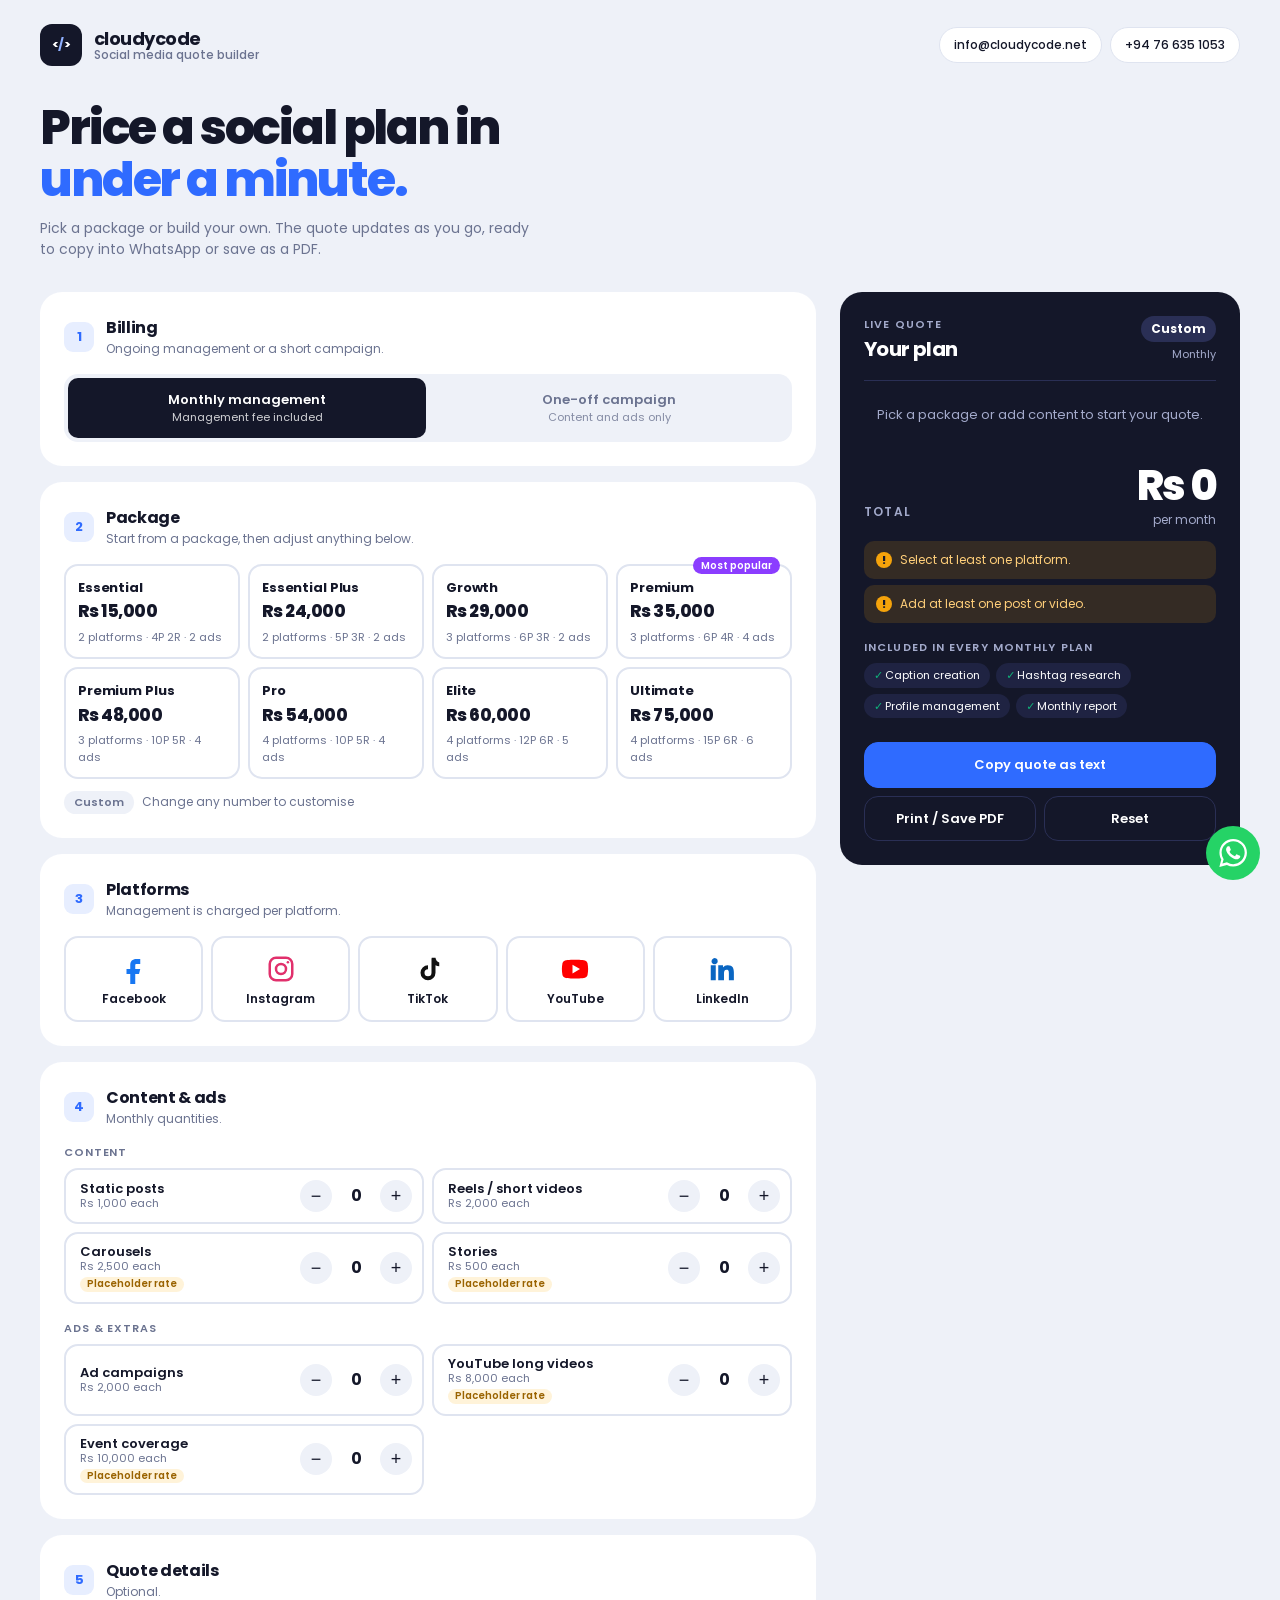
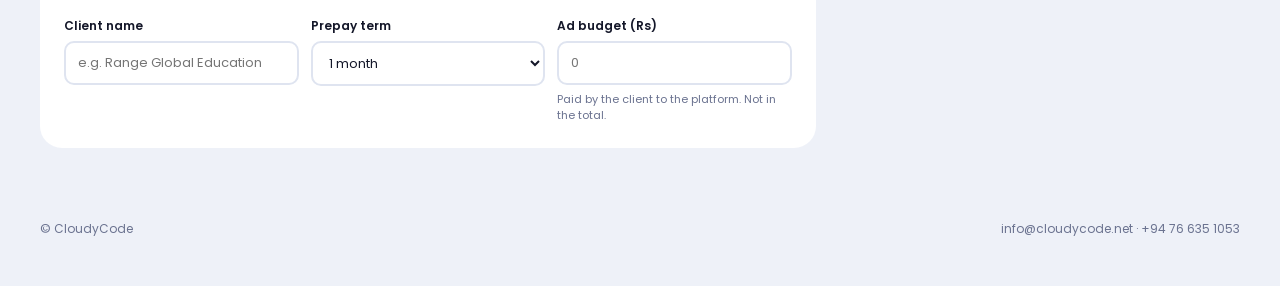
==== index.html @ 718c5667 "feat: add Quote Studio social media pricing calculator" ====
<!doctype html>
<html lang="en">
<head>
  <meta charset="utf-8">
  <meta name="viewport" content="width=device-width, initial-scale=1">
  <title>CloudyCode Social Media Pricing Calculator</title>
  <link rel="preconnect" href="https://fonts.googleapis.com">
  <link rel="preconnect" href="https://fonts.gstatic.com" crossorigin>
  <link href="https://fonts.googleapis.com/css2?family=Poppins:wght@400;500;600;700;800&display=swap" rel="stylesheet">
  <style>
    :root {
      --ink:#141729; --ink-2:#1F2342; --ink-3:#2A2F55; --canvas:#EEF1F8; --surface:#FFFFFF; --line:#DFE4F0;
      --text:#141729; --muted:#6B7390; --on-dark:#FFFFFF; --on-dark-muted:#A3AACB;
      --blue:#2F6BFF; --blue-strong:#1F55E0; --blue-soft:#E7EEFF; --purple:#8B3DFF; --purple-soft:#F1E8FF;
      --mint:#0FB37A; --mint-soft:#DDF7EC; --amber:#F5A30B; --amber-soft:#FFF3D9;
      --r-sm:10px; --r-md:14px; --r-lg:22px;
      --s1:4px; --s2:8px; --s3:12px; --s4:16px; --s5:24px; --s6:32px; --s7:48px;
    }
    * { box-sizing:border-box; }
    html { scroll-behavior:smooth; }
    body { margin:0; color:var(--text); background:var(--canvas); font-family:Poppins, system-ui, sans-serif; font-size:14px; line-height:1.5; -webkit-font-smoothing:antialiased; }
    .num { font-variant-numeric:tabular-nums; }
    .shell { width:min(1200px, calc(100% - 32px)); margin:0 auto; }

    /* Top bar */
    .topbar { display:flex; align-items:center; justify-content:space-between; gap:var(--s4); padding:var(--s5) 0; }
    .brand { display:flex; align-items:center; gap:var(--s3); text-decoration:none; color:var(--ink); }
    .brand-mark { width:42px; height:42px; border-radius:12px; display:flex; align-items:center; justify-content:center; background:var(--ink); color:#fff; font-weight:700; font-size:13px; letter-spacing:-.06em; white-space:nowrap; }
    .brand-mark b { color:#8FB0FF; font-weight:700; }
    .brand-name { font-weight:700; font-size:18px; letter-spacing:-.03em; line-height:1.1; }
    .brand-name small { display:block; font-weight:500; font-size:12px; color:var(--muted); letter-spacing:0; }
    .contact { display:flex; gap:var(--s2); flex-wrap:wrap; }
    .contact a { display:inline-flex; align-items:center; gap:6px; padding:8px 14px; border-radius:999px; background:var(--surface); color:var(--ink); text-decoration:none; font-size:12px; font-weight:500; border:1px solid var(--line); transition:border-color .15s, color .15s; }
    .contact a:hover { border-color:var(--blue); color:var(--blue); }

    .intro { padding:var(--s3) 0 var(--s6); }
    .intro h1 { margin:0; font-size:clamp(28px,4.4vw,48px); line-height:1.08; letter-spacing:-.045em; font-weight:800; max-width:16ch; }
    .intro h1 span { color:var(--blue); }
    .intro p { margin:var(--s3) 0 0; color:var(--muted); max-width:56ch; }

    .layout { display:grid; grid-template-columns:minmax(0,1fr) 400px; gap:var(--s5); align-items:start; padding-bottom:var(--s7); }

    /* Step cards */
    .steps { display:grid; gap:var(--s4); }
    .step { background:var(--surface); border-radius:var(--r-lg); padding:var(--s5); }
    .step-head { display:flex; align-items:center; gap:var(--s3); margin-bottom:var(--s4); }
    .step-no { width:30px; height:30px; flex:none; border-radius:9px; display:grid; place-items:center; background:var(--blue-soft); color:var(--blue); font-weight:700; font-size:13px; }
    .step-head h2 { margin:0; font-size:16px; font-weight:700; letter-spacing:-.02em; }
    .step-head p { margin:0; color:var(--muted); font-size:12px; }
    .step-head .grow { flex:1; }

    /* Mode segmented control */
    .mode { display:grid; grid-template-columns:1fr 1fr; gap:var(--s1); padding:var(--s1); background:var(--canvas); border-radius:var(--r-md); }
    .mode button { border:0; border-radius:var(--r-sm); padding:12px; font:inherit; font-weight:600; font-size:13px; color:var(--muted); background:transparent; cursor:pointer; transition:background .15s, color .15s; }
    .mode button small { display:block; font-weight:400; font-size:11px; opacity:.8; }
    .mode button:hover { color:var(--ink); }
    .mode button.active { background:var(--ink); color:#fff; }

    /* Package cards */
    .presets { display:grid; grid-template-columns:repeat(4,minmax(0,1fr)); gap:var(--s2); }
    .preset { position:relative; text-align:left; border:2px solid var(--line); border-radius:var(--r-md); background:var(--surface); padding:var(--s3); font:inherit; color:var(--ink); cursor:pointer; transition:border-color .15s, background .15s, color .15s, transform .15s; }
    .preset:hover { border-color:var(--blue); transform:translateY(-2px); }
    .preset:active { transform:translateY(0); }
    .preset .p-name { display:block; font-weight:700; font-size:13px; letter-spacing:-.01em; }
    .preset .p-price { display:block; font-weight:800; font-size:17px; letter-spacing:-.03em; margin-top:2px; }
    .preset .p-meta { display:block; font-size:11px; color:var(--muted); margin-top:4px; }
    .preset .p-tag { position:absolute; top:-9px; right:10px; padding:1px 8px; border-radius:999px; background:var(--purple); color:#fff; font-size:10px; font-weight:600; }
    .preset .p-check { position:absolute; top:10px; right:10px; width:20px; height:20px; border-radius:50%; display:grid; place-items:center; background:#fff; color:var(--blue); opacity:0; transform:scale(.6); transition:opacity .15s, transform .15s; }
    .preset .p-check svg { width:12px; }
    .preset.active { background:var(--blue); border-color:var(--blue); color:#fff; }
    .preset.active .p-meta { color:#D6E1FF; }
    .preset.active .p-check { opacity:1; transform:scale(1); }
    .plan-status { margin-top:var(--s3); display:flex; align-items:center; gap:var(--s2); font-size:12px; color:var(--muted); }
    .chip { display:inline-flex; align-items:center; gap:6px; padding:3px 10px; border-radius:999px; font-size:11px; font-weight:600; }
    .chip.match { background:var(--mint-soft); color:#0A7A53; }
    .chip.custom { background:var(--canvas); color:var(--muted); }

    /* Platforms */
    .platforms { display:grid; grid-template-columns:repeat(5,minmax(0,1fr)); gap:var(--s2); }
    .check { --brand:var(--blue); position:relative; display:grid; justify-items:center; gap:6px; padding:var(--s4) var(--s2) var(--s3); border:2px solid var(--line); border-radius:var(--r-md); background:var(--surface); color:var(--ink); font-size:12px; font-weight:600; cursor:pointer; transition:border-color .15s, background .15s, color .15s; }
    .check[data-platform=facebook] { --brand:#1877F2; } .check[data-platform=instagram] { --brand:#E1306C; } .check[data-platform=tiktok] { --brand:#111111; } .check[data-platform=youtube] { --brand:#FF0000; } .check[data-platform=linkedin] { --brand:#0A66C2; }
    .check input { position:absolute; opacity:0; pointer-events:none; }
    .check .icon { width:30px; height:30px; display:block; color:var(--brand); transition:color .15s; }
    .check .icon svg { width:100%; height:100%; }
    .check:hover { border-color:var(--brand); }
    .check:has(input:checked) { background:var(--brand); border-color:var(--brand); color:#fff; }
    .check:has(input:checked) .icon { color:#fff; }
    .check .tick { position:absolute; top:6px; right:6px; width:18px; height:18px; border-radius:50%; background:#fff; color:var(--brand); display:grid; place-items:center; opacity:0; transform:scale(.6); transition:opacity .15s, transform .15s; }
    .check .tick svg { width:11px; }
    .check:has(input:checked) .tick { opacity:1; transform:scale(1); }
    .check:has(input:focus-visible) { outline:3px solid #A9C0FF; outline-offset:2px; }

    /* Steppers */
    .group-label { margin:var(--s4) 0 var(--s2); font-size:11px; font-weight:600; letter-spacing:.08em; text-transform:uppercase; color:var(--muted); }
    .group-label:first-child { margin-top:0; }
    .step-grid { display:grid; grid-template-columns:repeat(2,minmax(0,1fr)); gap:var(--s2); }
    .step-row { display:flex; align-items:center; justify-content:space-between; gap:var(--s2); padding:10px 10px 10px 14px; border:2px solid var(--line); border-radius:var(--r-md); background:var(--surface); transition:border-color .15s, background .15s; }
    .step-row label { font-size:13px; font-weight:600; line-height:1.25; }
    .step-row label small { display:block; font-weight:400; font-size:11px; color:var(--muted); }
    .step-row.on { border-color:var(--blue); background:var(--blue-soft); }
    .badge { display:inline-block; margin-top:3px; padding:1px 7px; border-radius:999px; background:var(--amber-soft); color:#9A6300; font-size:10px; font-weight:600; }
    .stepper { display:flex; align-items:center; gap:4px; flex:none; }
    .stepper button { width:32px; height:32px; border-radius:50%; border:0; background:var(--canvas); color:var(--ink); font-size:18px; font-weight:500; line-height:1; cursor:pointer; transition:background .15s, color .15s, transform .1s; }
    .stepper button:hover { background:var(--blue); color:#fff; }
    .stepper button:active { transform:scale(.9); }
    .step-row.on .stepper button { background:#fff; }
    .step-row.on .stepper button:hover { background:var(--blue); color:#fff; }
    .stepper input { width:40px; border:0; background:transparent; text-align:center; font:inherit; font-size:16px; font-weight:700; color:var(--ink); padding:4px 0; -moz-appearance:textfield; }
    .stepper input::-webkit-outer-spin-button, .stepper input::-webkit-inner-spin-button { -webkit-appearance:none; margin:0; }
    .step-row.on .stepper input { color:var(--blue); }

    /* Fields */
    .fields { display:grid; grid-template-columns:repeat(3,minmax(0,1fr)); gap:var(--s3); }
    .field { display:grid; gap:6px; align-content:start; }
    .field label { font-size:12px; font-weight:600; }
    .field small { color:var(--muted); font-size:11px; }
    .field input, .field select { width:100%; border:2px solid var(--line); border-radius:var(--r-sm); padding:10px 12px; font:inherit; font-size:13px; color:var(--ink); background:var(--surface); transition:border-color .15s; }
    .field input:hover, .field select:hover { border-color:#C5CDE2; }
    .field input:focus, .field select:focus { border-color:var(--blue); outline:none; }

    /* Quote panel */
    .quote-card { position:sticky; top:16px; background:var(--ink); color:var(--on-dark); border-radius:var(--r-lg); padding:var(--s5); }
    .quote-head { display:flex; justify-content:space-between; align-items:flex-start; gap:var(--s3); }
    .quote-kicker { font-size:11px; font-weight:600; letter-spacing:.1em; text-transform:uppercase; color:var(--on-dark-muted); }
    .quote-head h2 { margin:2px 0 0; font-size:20px; letter-spacing:-.03em; }
    .client { font-size:12px; color:var(--on-dark-muted); }
    .plan-pill { text-align:right; font-size:11px; color:var(--on-dark-muted); white-space:pre-line; }
    .plan-pill strong { display:inline-block; margin-bottom:4px; padding:4px 10px; border-radius:999px; background:var(--ink-3); color:#fff; font-size:12px; }
    .plan-pill strong.match { background:var(--mint); }
    .quote-lines { margin-top:var(--s4); border-top:1px solid var(--ink-3); }
    .line { display:flex; justify-content:space-between; align-items:baseline; gap:var(--s3); padding:10px 0; border-bottom:1px solid var(--ink-3); font-size:13px; }
    .line .sub { display:block; color:var(--on-dark-muted); font-size:11px; }
    .line > span:last-child { font-weight:600; white-space:nowrap; font-variant-numeric:tabular-nums; }
    .line.rounding { color:var(--on-dark-muted); font-size:12px; }
    .empty { padding:var(--s5) 0; color:var(--on-dark-muted); font-size:13px; text-align:center; }
    .total { display:flex; justify-content:space-between; align-items:flex-end; gap:var(--s3); padding-top:var(--s4); }
    .total > span { font-size:12px; font-weight:600; letter-spacing:.1em; text-transform:uppercase; color:var(--on-dark-muted); padding-bottom:8px; }
    .total strong { display:block; font-size:clamp(32px,4vw,42px); font-weight:800; letter-spacing:-.05em; line-height:1; font-variant-numeric:tabular-nums; text-align:right; }
    .total small { display:block; text-align:right; color:var(--on-dark-muted); font-size:12px; margin-top:4px; }
    .total strong.bump { animation:bump .35s ease; }
    @keyframes bump { 40% { color:#8FB0FF; transform:scale(1.03); } }
    .prepay, .budget { margin-top:var(--s3); padding:var(--s3) 14px; border-radius:var(--r-md); background:var(--ink-2); font-size:12px; color:var(--on-dark-muted); }
    .prepay strong, .budget strong { display:block; color:#fff; font-size:13px; }
    .prepay { border-left:3px solid var(--mint); }
    .budget { border:1px dashed #4A5080; }
    .warnings { display:grid; gap:6px; margin-top:var(--s3); }
    .warning { display:flex; gap:8px; align-items:flex-start; padding:10px 12px; border-radius:var(--r-sm); background:rgba(245,163,11,.14); color:#FFCF7A; font-size:12px; }
    .warning::before { content:"!"; flex:none; width:16px; height:16px; border-radius:50%; background:var(--amber); color:var(--ink); font-size:11px; font-weight:800; display:grid; place-items:center; margin-top:1px; }
    .upsell { margin-top:var(--s3); padding:var(--s4); border-radius:var(--r-md); background:linear-gradient(120deg,var(--blue),var(--purple)); font-size:13px; }
    .upsell small { display:block; font-size:11px; letter-spacing:.08em; text-transform:uppercase; opacity:.8; margin-bottom:2px; }
    .upsell button { margin-top:var(--s3); border:0; border-radius:999px; padding:8px 14px; background:#fff; color:var(--ink); font:inherit; font-size:12px; font-weight:600; cursor:pointer; transition:transform .15s; }
    .upsell button:hover { transform:translateX(2px); }
    .included { margin-top:var(--s4); }
    .included h3 { margin:0 0 var(--s2); font-size:11px; font-weight:600; letter-spacing:.1em; text-transform:uppercase; color:var(--on-dark-muted); }
    .included ul { list-style:none; margin:0; padding:0; display:flex; flex-wrap:wrap; gap:6px; }
    .included li { padding:4px 10px; border-radius:999px; background:var(--ink-2); font-size:11px; }
    .included li::before { content:"✓ "; color:var(--mint); font-weight:700; }
    .actions { display:grid; grid-template-columns:1fr 1fr; gap:var(--s2); margin-top:var(--s5); }
    .actions button { border:1px solid var(--ink-3); border-radius:var(--r-md); padding:12px; background:transparent; color:#fff; font:inherit; font-size:13px; font-weight:600; cursor:pointer; transition:background .15s, border-color .15s; }
    .actions button:hover { background:var(--ink-2); border-color:#4A5080; }
    .actions .primary { grid-column:1 / -1; background:var(--blue); border-color:var(--blue); }
    .actions .primary:hover { background:var(--blue-strong); border-color:var(--blue-strong); }
    .actions .primary.done { background:var(--mint); border-color:var(--mint); }

    footer { padding:var(--s5) 0 var(--s7); color:var(--muted); font-size:12px; display:flex; justify-content:space-between; gap:var(--s3); flex-wrap:wrap; }

    .mobile-bar { display:none; }
    .sr-only { position:absolute; width:1px; height:1px; overflow:hidden; clip:rect(0 0 0 0); white-space:nowrap; }
    .test-panel { position:fixed; left:14px; bottom:14px; width:280px; max-height:60vh; overflow:auto; z-index:30; padding:13px; border-radius:var(--r-md); background:#fff; border:1px solid var(--line); font-size:11px; }
    .test-panel strong { display:block; margin-bottom:6px; }
    .test-pass { color:#0A7A53; } .test-fail { color:#C0262D; }
    .whatsapp { position:fixed; right:20px; bottom:20px; z-index:20; display:grid; place-items:center; width:54px; height:54px; border-radius:50%; background:#25D366; transition:transform .15s; }
    .whatsapp:hover { transform:scale(1.06); }
    .whatsapp svg { width:28px; fill:#fff; }
    .print-view { display:none; }

    button:focus-visible, a:focus-visible, input:focus-visible, select:focus-visible { outline:3px solid #A9C0FF; outline-offset:2px; }
    .quote-card button:focus-visible { outline-color:#8FB0FF; }

    @media (max-width:1000px) {
      .layout { grid-template-columns:1fr; }
      .quote-card { position:static; }
      .presets { grid-template-columns:repeat(4,minmax(0,1fr)); }
    }
    @media (max-width:760px) {
      .presets { grid-template-columns:repeat(2,minmax(0,1fr)); }
      .platforms { grid-template-columns:repeat(3,minmax(0,1fr)); }
      .fields { grid-template-columns:1fr; }
      .contact a.mail { display:none; }
    }
    @media (max-width:640px) {
      .shell { width:calc(100% - 32px); }
      .step, .quote-card { padding:var(--s4); border-radius:18px; }
      .step-grid { grid-template-columns:1fr; }
      .mobile-bar { display:flex; position:fixed; left:12px; right:80px; bottom:14px; z-index:20; align-items:center; justify-content:space-between; gap:var(--s2); padding:10px 16px; border-radius:999px; background:var(--ink); color:#fff; text-decoration:none; font-size:12px; }
      .mobile-bar strong { font-size:16px; font-variant-numeric:tabular-nums; }
      .whatsapp { right:14px; bottom:14px; }
      footer { padding-bottom:96px; }
    }
    @media (prefers-reduced-motion:reduce) { *, *::before, *::after { transition:none !important; animation:none !important; } html { scroll-behavior:auto; } }
    @media print { body { background:#fff; } .topbar .contact, .intro, .layout, .whatsapp, footer, .test-panel, .mobile-bar { display:none !important; } .shell { width:100%; } .print-view { display:block !important; padding:0 24px; } .print-view h2 { font-size:24px; margin:0 0 4px; } .print-meta { color:var(--muted); font-size:11px; margin-bottom:22px; } .print-line { display:flex; justify-content:space-between; padding:6px 0; border-bottom:1px solid var(--line); font-size:12px; } .print-total { display:flex; justify-content:space-between; padding-top:14px; font-size:17px; font-weight:700; } .print-included { margin-top:24px; font-size:11px; color:var(--muted); } }
  </style>
</head>
<body>
  <header class="shell topbar">
    <a class="brand" href="#" aria-label="CloudyCode home"><span class="brand-mark" aria-hidden="true">&lt;<b>/</b>&gt;</span><span class="brand-name">cloudycode<small>Social media quote builder</small></span></a>
    <nav class="contact" aria-label="Contact"><a class="mail" href="mailto:info@cloudycode.net">info@cloudycode.net</a><a href="tel:+94766351053">+94 76 635 1053</a></nav>
  </header>
  <section class="shell intro">
    <h1>Price a social plan in <span>under a minute.</span></h1>
    <p>Pick a package or build your own. The quote updates as you go, ready to copy into WhatsApp or save as a PDF.</p>
  </section>
  <main class="shell layout">
    <div class="steps" aria-label="Quote inputs">
      <section class="step">
        <div class="step-head"><span class="step-no">1</span><div class="grow"><h2>Billing</h2><p>Ongoing management or a short campaign.</p></div></div>
        <div class="mode" role="group" aria-label="Billing mode">
          <button type="button" data-mode="monthly" class="active" aria-pressed="true">Monthly management<small>Management fee included</small></button>
          <button type="button" data-mode="oneoff" aria-pressed="false">One-off campaign<small>Content and ads only</small></button>
        </div>
      </section>
      <section class="step">
        <div class="step-head"><span class="step-no">2</span><div class="grow"><h2>Package</h2><p>Start from a package, then adjust anything below.</p></div></div>
        <div class="presets" id="presets"></div>
        <div class="plan-status" id="basedLabel" aria-live="polite"></div>
      </section>
      <section class="step">
        <div class="step-head"><span class="step-no">3</span><div class="grow"><h2>Platforms</h2><p>Management is charged per platform.</p></div></div>
        <div class="platforms" id="platforms"></div>
      </section>
      <section class="step">
        <div class="step-head"><span class="step-no">4</span><div class="grow"><h2>Content &amp; ads</h2><p>Monthly quantities.</p></div></div>
        <div class="group-label">Content</div>
        <div class="step-grid" id="contentFields"></div>
        <div class="group-label">Ads &amp; extras</div>
        <div class="step-grid" id="extraFields"></div>
      </section>
      <section class="step">
        <div class="step-head"><span class="step-no">5</span><div class="grow"><h2>Quote details</h2><p>Optional.</p></div></div>
        <div class="fields">
          <div class="field"><label for="clientName">Client name</label><input id="clientName" type="text" maxlength="100" autocomplete="organization" placeholder="e.g. Range Global Education"></div>
          <div class="field" id="prepayField"><label for="prepayMonths">Prepay term</label><select id="prepayMonths"><option value="1">1 month</option><option value="3">3 months · 5% off</option><option value="6">6 months · 10% off</option></select></div>
          <div class="field"><label for="adBudget">Ad budget (Rs)</label><input id="adBudget" type="number" min="0" max="10000000" step="100" inputmode="numeric" placeholder="0"><small>Paid by the client to the platform. Not in the total.</small></div>
        </div>
      </section>
    </div>
    <aside class="quote-card" id="quote" aria-label="Live quote">
      <div class="quote-head"><div><div class="quote-kicker">Live quote</div><h2>Your plan</h2><div class="client" id="clientOutput"></div></div><div class="plan-pill" id="quoteBased"></div></div>
      <div class="quote-lines" id="quoteLines"></div>
      <div class="total"><span>Total</span><div><strong id="quoteTotal">Rs 0</strong><span class="sr-only" id="totalLive" aria-live="polite"></span><small id="monthSuffix">per month</small></div></div>
      <div id="prepayOutput"></div><div id="budgetOutput"></div><div class="warnings" id="warnings"></div><div id="upsellOutput"></div>
      <div class="included" id="included"><h3>Included in every monthly plan</h3><ul><li>Caption creation</li><li>Hashtag research</li><li>Profile management</li><li>Monthly report</li></ul></div>
      <div class="actions"><button type="button" id="copyButton" class="primary">Copy quote as text</button><button type="button" id="printButton">Print / Save PDF</button><button type="button" id="resetButton">Reset</button></div>
    </aside>
  </main>
  <section id="printView" class="shell print-view" aria-label="Printable quote"></section>
  <footer class="shell"><span>© CloudyCode</span><span>info@cloudycode.net · +94 76 635 1053</span></footer>
  <a class="mobile-bar" href="#quote"><span>View quote</span><strong id="mobileTotal">Rs 0</strong></a>
  <a class="whatsapp" href="https://wa.me/94766351053" aria-label="Contact CloudyCode on WhatsApp"><svg viewBox="0 0 24 24" aria-hidden="true"><path d="M20.5 3.5A11.75 11.75 0 0 0 12.16 0C5.67 0 .39 5.28.39 11.77c0 2.07.54 4.1 1.57 5.9L.3 24l6.48-1.7a11.75 11.75 0 0 0 5.38 1.3h.01c6.49 0 11.77-5.28 11.77-11.77 0-3.15-1.22-6.11-3.44-8.33Zm-8.34 18.1h-.01a9.8 9.8 0 0 1-4.99-1.37l-.36-.21-3.85 1.01 1.03-3.75-.23-.39a9.8 9.8 0 0 1-1.5-5.22C2.25 6.27 6.69 1.83 12.16 1.83a9.84 9.84 0 0 1 9.84 9.84c0 5.47-4.45 9.93-9.84 9.93Zm5.4-7.42c-.3-.15-1.77-.87-2.04-.96-.27-.1-.47-.15-.67.15-.2.3-.77.96-.94 1.16-.17.2-.35.22-.65.07-.3-.15-1.26-.46-2.4-1.47-.89-.79-1.49-1.77-1.66-2.07-.17-.3-.02-.46.13-.61.13-.13.3-.35.45-.52.15-.17.2-.3.3-.5.1-.2.05-.37-.02-.52-.07-.15-.67-1.62-.92-2.22-.24-.58-.49-.5-.67-.51h-.57c-.2 0-.52.07-.79.37-.27.3-1.04 1.02-1.04 2.49s1.07 2.89 1.22 3.09c.15.2 2.1 3.21 5.1 4.5.71.31 1.27.49 1.7.63.71.23 1.36.2 1.87.12.57-.09 1.77-.72 2.02-1.42.25-.7.25-1.3.17-1.42-.07-.12-.27-.2-.57-.35Z"/></svg></a>
  <div id="testPanel" class="test-panel" hidden></div>
  <script>
    const CONFIG = {
      currency: "Rs",
      content: {
        staticPost:      { label: "Static post",               price: 1000 },
        reel:            { label: "Reel / short video",         price: 2000 },
        adCampaign:      { label: "Ad campaign setup & management", price: 2000 },
      },
      extras: {
        story:           { label: "Story design",               price: 500,  placeholder: true },
        carousel:        { label: "Carousel post (up to 5 slides)", price: 2500, placeholder: true },
        youtubeLong:     { label: "YouTube long video (2–5 min edit)", price: 8000, placeholder: true },
        eventCoverage:   { label: "Event photo/video coverage (half day)", price: 10000, placeholder: true },
      },
      platforms: {
        facebook:  { label: "Facebook" },
        instagram: { label: "Instagram" },
        tiktok:    { label: "TikTok",   requiresVideo: true },
        youtube:   { label: "YouTube",  requiresVideo: true },
        linkedin:  { label: "LinkedIn" },
      },
      managementTiers: [
        { maxPieces: 6,        feePerPlatform: 1500 },
        { maxPieces: 12,       feePerPlatform: 4250 },
        { maxPieces: 18,       feePerPlatform: 6500 },
        { maxPieces: Infinity, feePerPlatform: 9000 },
      ],
      roundTo: 1000,
      prepayDiscounts: [
        { months: 1, pct: 0 },
        { months: 3, pct: 5 },
        { months: 6, pct: 10 },
      ],
      upsellThresholdPct: 10,
    };

    const PRESETS = [
      { name:"Essential", platforms:["facebook","instagram"], posts:4, reels:2, ads:2 },
      { name:"Essential Plus", platforms:["facebook","instagram"], posts:5, reels:3, ads:2 },
      { name:"Growth", platforms:["facebook","instagram","tiktok"], posts:6, reels:3, ads:2 },
      { name:"Premium", platforms:["facebook","instagram","tiktok"], posts:6, reels:4, ads:4 },
      { name:"Premium Plus", platforms:["facebook","instagram","tiktok"], posts:10, reels:5, ads:4 },
      { name:"Pro", platforms:["facebook","instagram","tiktok","youtube"], posts:10, reels:5, ads:4 },
      { name:"Elite", platforms:["facebook","instagram","tiktok","youtube"], posts:12, reels:6, ads:5 },
      { name:"Ultimate", platforms:["facebook","instagram","tiktok","youtube"], posts:15, reels:6, ads:6 },
    ];
    const ICONS = {
      facebook:'<svg viewBox="0 0 24 24" aria-hidden="true"><path fill="currentColor" d="M14 8h3V4h-3c-3.3 0-5 1.7-5 5v3H6v4h3v8h4v-8h3l1-4h-4V9c0-.7.3-1 1-1Z"/></svg>',
      instagram:'<svg viewBox="0 0 24 24" aria-hidden="true"><rect x="3" y="3" width="18" height="18" rx="5" fill="none" stroke="currentColor" stroke-width="2"/><circle cx="12" cy="12" r="4" fill="none" stroke="currentColor" stroke-width="2"/><circle cx="17.5" cy="6.5" r="1" fill="currentColor"/></svg>',
      tiktok:'<svg viewBox="0 0 24 24" aria-hidden="true"><path fill="currentColor" d="M15 3h3c.2 1.8 1.3 3.2 3 3.7v3.1a8 8 0 0 1-3-.8V15a6 6 0 1 1-6-6v3.2a2.8 2.8 0 1 0 2.8 2.8V3.9L15 3Z"/></svg>',
      youtube:'<svg viewBox="0 0 24 24" aria-hidden="true"><path fill="currentColor" d="M22 7.1a2.9 2.9 0 0 0-2-2C18.2 4.5 12 4.5 12 4.5s-6.2 0-8 .6a2.9 2.9 0 0 0-2 2A30 30 0 0 0 1.5 12 30 30 0 0 0 2 16.9a2.9 2.9 0 0 0 2 2c1.8.6 8 .6 8 .6s6.2 0 8-.6a2.9 2.9 0 0 0 2-2 30 30 0 0 0 .5-4.9 30 30 0 0 0-.5-4.9ZM10 15.5v-7l6 3.5-6 3.5Z"/></svg>',
      linkedin:'<svg viewBox="0 0 24 24" aria-hidden="true"><path fill="currentColor" d="M5 3.5A2.5 2.5 0 1 1 5 8a2.5 2.5 0 0 1 0-4.5ZM3 9h4v12H3V9Zm6 0h3.8v1.6h.1A4.2 4.2 0 0 1 16.7 9c4 0 4.8 2.5 4.8 5.8V21h-4v-5.5c0-1.3 0-3-1.8-3s-2.1 1.4-2.1 2.9V21H9V9Z"/></svg>'
    };
    const LIMITS = { posts:[0,50], reels:[0,50], carousels:[0,50], stories:[0,50], ads:[0,10], youtubeLong:[0,50], eventCoverage:[0,50], adBudget:[0,10000000] };
    const LABELS = { posts:'Static posts', reels:'Reels / short videos', carousels:'Carousels', stories:'Stories', ads:'Ad campaigns', youtubeLong:'YouTube long videos', eventCoverage:'Event coverage' };
    const DEFAULT_STATE = () => ({ mode:'monthly', platforms:{facebook:false,instagram:false,tiktok:false,youtube:false,linkedin:false}, posts:0, reels:0, carousels:0, stories:0, ads:0, youtubeLong:0, eventCoverage:0, adBudget:0, prepayMonths:1, clientName:'', basedOn:null });
    const money = n => `${CONFIG.currency} ${Math.round(n).toLocaleString('en-US')}`;
    const clamp = (value, min, max) => { const n = Number(value); return Number.isFinite(n) ? Math.min(max, Math.max(min, n)) : 0; };
    const roundHalfUp = (value, unit) => Math.floor((value + Math.floor(unit / 2)) / unit) * unit;
    const normalizedState = input => { const state = {...DEFAULT_STATE(), ...input, platforms:{...DEFAULT_STATE().platforms,...(input.platforms || {})}}; Object.keys(LIMITS).forEach(key => { state[key] = clamp(state[key], LIMITS[key][0], LIMITS[key][1]); }); state.prepayMonths = [1,3,6].includes(Number(state.prepayMonths)) ? Number(state.prepayMonths) : 1; return state; };
    const line = (label, quantity, rate, amount) => ({label, quantity, rate, amount});

    function calculate(input) {
      const state = normalizedState(input);
      const selected = Object.keys(CONFIG.platforms).filter(key => state.platforms[key]);
      const contentCost = state.posts * CONFIG.content.staticPost.price + state.reels * CONFIG.content.reel.price + state.carousels * CONFIG.extras.carousel.price + state.stories * CONFIG.extras.story.price + state.youtubeLong * CONFIG.extras.youtubeLong.price;
      const adCost = state.ads * CONFIG.content.adCampaign.price;
      const extrasCost = state.eventCoverage * CONFIG.extras.eventCoverage.price;
      const pieces = state.posts + state.reels + state.carousels + state.youtubeLong;
      const tier = CONFIG.managementTiers.find(item => pieces <= item.maxPieces) || CONFIG.managementTiers.at(-1);
      const monthly = state.mode === 'monthly';
      const feePerPlatform = monthly && selected.length ? tier.feePerPlatform : 0;
      const mgmtFee = feePerPlatform * selected.length;
      const subtotal = contentCost + adCost + extrasCost + mgmtFee;
      const total = monthly && selected.length ? roundHalfUp(subtotal, CONFIG.roundTo) : (monthly ? 0 : subtotal);
      const rounding = monthly && selected.length ? total - subtotal : 0;
      const discount = CONFIG.prepayDiscounts.find(item => item.months === state.prepayMonths) || CONFIG.prepayDiscounts[0];
      const discounted = monthly ? Math.floor((total * (100 - discount.pct) + 5000) / 10000) * 100 : total;
      const lines = [];
      if (state.posts) lines.push(line('Static posts', state.posts, CONFIG.content.staticPost.price, state.posts * CONFIG.content.staticPost.price));
      if (state.reels) lines.push(line('Reels / short videos', state.reels, CONFIG.content.reel.price, state.reels * CONFIG.content.reel.price));
      if (state.carousels) lines.push(line('Carousel posts', state.carousels, CONFIG.extras.carousel.price, state.carousels * CONFIG.extras.carousel.price));
      if (state.stories) lines.push(line('Story designs', state.stories, CONFIG.extras.story.price, state.stories * CONFIG.extras.story.price));
      if (state.youtubeLong) lines.push(line('YouTube long videos', state.youtubeLong, CONFIG.extras.youtubeLong.price, state.youtubeLong * CONFIG.extras.youtubeLong.price));
      if (state.ads) lines.push(line('Ad campaign setup', state.ads, CONFIG.content.adCampaign.price, adCost));
      if (state.eventCoverage) lines.push(line('Event coverage', state.eventCoverage, CONFIG.extras.eventCoverage.price, extrasCost));
      if (monthly && selected.length) lines.push(line('Platform management', selected.length, feePerPlatform, mgmtFee));
      const warnings = [];
      if (monthly && !selected.length) warnings.push('Select at least one platform.');
      if (!pieces) warnings.push('Add at least one post or video.');
      if (selected.some(key => CONFIG.platforms[key].requiresVideo) && state.reels + state.youtubeLong === 0) warnings.push('TikTok/YouTube need video content. Add at least 1 reel.');
      if (state.ads > state.posts + state.reels + state.carousels + state.youtubeLong) warnings.push('More ad campaigns than content pieces. Each campaign needs a creative.');
      if (monthly && [6,12,18].includes(pieces)) { const next = {...state, posts:state.posts + 1}; const nextResult = calculate({...next, prepayMonths:1}); warnings.push(`Tier limit: one more piece moves management to the next tier (+${money(nextResult.total - total)}).`); }
      if ((state.stories && CONFIG.extras.story.placeholder) || (state.carousels && CONFIG.extras.carousel.placeholder) || (state.youtubeLong && CONFIG.extras.youtubeLong.placeholder) || (state.eventCoverage && CONFIG.extras.eventCoverage.placeholder)) warnings.push('Includes placeholder rates. Confirm before sending.');
      const result = {lines, subtotal, rounding, total, discounted, pieces, feePerPlatform, mgmtFee, warnings, upsell:null};
      if (monthly && selected.length && !state._skipUpsell) result.upsell = findUpsell(state, result);
      return result;
    }

    function findUpsell(state, result) {
      const candidates = PRESETS.map((preset, index) => {
        const customPlatforms = Object.keys(state.platforms).filter(key => state.platforms[key]);
        if (!customPlatforms.filter(key => key !== 'linkedin').every(key => preset.platforms.includes(key))) return null;
        if (preset.posts < state.posts || preset.reels < state.reels || preset.ads < state.ads) return null;
        if (presetMatches(preset, state)) return null;
        const presetState = {...state, _skipUpsell:true, platforms:Object.fromEntries(Object.keys(CONFIG.platforms).map(key => [key, preset.platforms.includes(key) || (key === 'linkedin' && state.platforms.linkedin)])), posts:preset.posts, reels:preset.reels, ads:preset.ads, basedOn:preset.name, prepayMonths:1};
        const presetResult = calculate(presetState);
        if (presetResult.pieces < result.pieces || presetResult.total > result.total * (100 + CONFIG.upsellThresholdPct) / 100) return null;
        return {index, preset, presetResult};
      }).filter(Boolean).sort((a,b) => a.presetResult.total - b.presetResult.total || a.index - b.index);
      if (!candidates.length) return null;
      const chosen = candidates[0];
      const delta = chosen.presetResult.total - result.total;
      const extras = [];
      if (chosen.preset.posts > state.posts) extras.push(`+${chosen.preset.posts - state.posts} post${chosen.preset.posts - state.posts > 1 ? 's':''}`);
      if (chosen.preset.reels > state.reels) extras.push(`+${chosen.preset.reels - state.reels} reel${chosen.preset.reels - state.reels > 1 ? 's':''}`);
      if (chosen.preset.ads > state.ads) extras.push(`+${chosen.preset.ads - state.ads} ad campaign${chosen.preset.ads - state.ads > 1 ? 's':''}`);
      return {name:chosen.preset.name, total:chosen.presetResult.total, delta, extras, presetIndex:chosen.index};
    }
    function selectedPlatformAllowed(key, platforms) { return !platforms[key] || key === 'linkedin'; }
    // Exact package match on core platforms (LinkedIn ignored) + posts, reels, ads.
    function presetMatches(preset, s) { const core = Object.keys(CONFIG.platforms).filter(key => key !== 'linkedin'); return core.every(key => !!(s.platforms || {})[key] === preset.platforms.includes(key)) && preset.posts === Number(s.posts || 0) && preset.reels === Number(s.reels || 0) && preset.ads === Number(s.ads || 0); }
    function matchPreset(s) { return PRESETS.findIndex(preset => presetMatches(preset, s)); }
    function planLabel(s) {
      const index = matchPreset(s);
      if (index >= 0) { const addOns = []; if (s.platforms.linkedin) addOns.push('LinkedIn'); if (s.carousels || s.stories || s.youtubeLong || s.eventCoverage) addOns.push('extras'); return `${PRESETS[index].name}${addOns.length ? ` + ${addOns.join(' + ')}` : ''}`; }
      return s.basedOn ? `Custom (based on ${s.basedOn})` : 'Custom';
    }

    let state = DEFAULT_STATE();
    let lastResult = calculate(state);
    const $ = id => document.getElementById(id);
    const el = (tag, text, className) => { const node = document.createElement(tag); if (text !== undefined) node.textContent = text; if (className) node.className = className; return node; };
    const TICK = '<svg viewBox="0 0 12 12" aria-hidden="true"><path d="M2.5 6.2 5 8.6l4.5-5" fill="none" stroke="currentColor" stroke-width="2" stroke-linecap="round" stroke-linejoin="round"/></svg>';
    const RATES = { posts:CONFIG.content.staticPost, reels:CONFIG.content.reel, ads:CONFIG.content.adCampaign, carousels:CONFIG.extras.carousel, stories:CONFIG.extras.story, youtubeLong:CONFIG.extras.youtubeLong, eventCoverage:CONFIG.extras.eventCoverage };
    let shownTotal = 0, totalFrame = null;
    function animateTotal(target) {
      const node = $('quoteTotal'); cancelAnimationFrame(totalFrame);
      if (target === shownTotal || matchMedia('(prefers-reduced-motion: reduce)').matches) { shownTotal = target; node.textContent = money(target); return; }
      const from = shownTotal, start = performance.now(), dur = 380;
      node.classList.remove('bump'); void node.offsetWidth; node.classList.add('bump');
      const tick = now => { const t = Math.min(1, (now - start) / dur); const eased = 1 - Math.pow(1 - t, 3); node.textContent = money(from + (target - from) * eased); if (t < 1) totalFrame = requestAnimationFrame(tick); else shownTotal = target; };
      shownTotal = target; totalFrame = requestAnimationFrame(tick);
    }
    function render(result) {
      lastResult = result;
      animateTotal(result.total);
      $('mobileTotal').textContent = money(result.total); $('totalLive').textContent = `Total ${money(result.total)}`;
      $('monthSuffix').textContent = state.mode === 'monthly' ? 'per month' : 'one-off';
      $('clientOutput').textContent = state.clientName ? `Client: ${state.clientName}` : '';
      const pill = el('strong', planLabel(state)); if (matchPreset(state) >= 0) pill.className = 'match';
      $('quoteBased').replaceChildren(pill, el('div', state.mode === 'monthly' ? 'Monthly' : 'One-off'));
      const lines = $('quoteLines'); lines.replaceChildren();
      result.lines.forEach(item => { const row = el('div', undefined, 'line'); const left = el('span'); left.append(el('span', item.label), el('span', `${item.quantity} × ${money(item.rate)}`, 'sub')); row.append(left, el('span', money(item.amount))); lines.append(row); });
      if (!result.lines.length) lines.append(el('div', 'Pick a package or add content to start your quote.', 'empty'));
      if (result.rounding) { const row = el('div', undefined, 'line rounding'); row.append(el('span','Rounding'), el('span', `${result.rounding > 0 ? '+' : ''}${money(result.rounding)}`)); lines.append(row); }
      $('prepayOutput').replaceChildren(); if (state.mode === 'monthly' && state.prepayMonths > 1) { const discount = CONFIG.prepayDiscounts.find(item => item.months === state.prepayMonths); const box = el('div', undefined, 'prepay'); box.append(el('strong', `${state.prepayMonths}-month prepay (${discount.pct}% off)`), el('span', `${money(result.discounted)}/month · ${money(result.discounted * state.prepayMonths)} total`)); $('prepayOutput').append(box); }
      $('budgetOutput').replaceChildren(); if (state.adBudget > 0) { const box = el('div', undefined, 'budget'); box.append(el('strong','Ad budget (not included)'), el('span', `${money(state.adBudget)} paid by client directly to the platform`)); $('budgetOutput').append(box); }
      const warningBox = $('warnings'); warningBox.replaceChildren(); result.warnings.forEach(warning => warningBox.append(el('div', warning, 'warning')));
      $('upsellOutput').replaceChildren(); if (result.upsell) { const box = el('div', undefined, 'upsell'); const msg = result.upsell.delta <= 0 ? `${result.upsell.name} gives you more for the same price.` : `For ${money(result.upsell.delta)} more you get the ${result.upsell.name} package${result.upsell.extras.length ? `: ${result.upsell.extras.join(', ')}` : '.'}`; box.append(el('small','Better value'), el('strong', msg)); const button = el('button','Load package'); button.type='button'; button.addEventListener('click', () => applyPreset(result.upsell.presetIndex, true)); box.append(button); $('upsellOutput').append(box); }
      $('included').hidden = state.mode !== 'monthly';
      $('prepayField').hidden = state.mode !== 'monthly';
    }
    function buildPrintView(result) {
      const view = $('printView'); view.replaceChildren();
      view.append(el('h2', 'CloudyCode – Social Media Quote'));
      view.append(el('div', `Client: ${state.clientName || '—'} · ${planLabel(state)} ·${state.mode === 'monthly' ? 'Monthly' : 'One-off'}`, 'print-meta'));
      view.append(el('div', `Platforms: ${Object.keys(CONFIG.platforms).filter(key => state.platforms[key]).map(key => CONFIG.platforms[key].label).join(', ') || 'None'}`, 'print-meta'));
      result.lines.forEach(item => { const row=el('div',undefined,'print-line'); row.append(el('span',`${item.quantity} ${item.label.toLowerCase()} × ${money(item.rate)}`),el('strong',money(item.amount))); view.append(row); });
      if (result.rounding) { const row=el('div',undefined,'print-line'); row.append(el('span','Rounding'),el('strong',`${result.rounding > 0 ? '+' : ''}${money(result.rounding)}`)); view.append(row); }
      const total=el('div',undefined,'print-total'); total.append(el('span','TOTAL'),el('strong',`${money(result.total)}${state.mode === 'monthly' ? ' / month' : ''}`)); view.append(total);
      if (state.mode === 'monthly') view.append(el('div','Included: caption creation, hashtag research, profile management, monthly report','print-included'));
      if (state.adBudget > 0) view.append(el('div',`Ad budget (paid directly to the platform, not included): ${money(state.adBudget)}`,'print-included'));
      view.append(el('div','info@cloudycode.net · +94 76 635 1053','print-included'));
      return view;
    }
    function renderPresetButtons() { const wrap = $('presets'); wrap.replaceChildren(); PRESETS.forEach((preset,index) => { const button = el('button', undefined, 'preset'); button.type='button'; const price = calculate({...state, ...presetState(preset), linkedin:false}).total; const meta = `${preset.platforms.length} platforms · ${preset.posts}P ${preset.reels}R · ${preset.ads} ads`; button.append(el('span',preset.name,'p-name'), el('span',money(price),'p-price num'), el('span',meta,'p-meta')); if (preset.name === 'Premium') button.append(el('span','Most popular','p-tag')); const check = el('span',undefined,'p-check'); check.innerHTML = TICK; button.append(check); button.setAttribute('aria-label', `${preset.name} package, ${money(price)}, ${meta}`); button.addEventListener('click', () => applyPreset(index)); wrap.append(button); }); }
    function presetState(preset) { return {platforms:Object.fromEntries(Object.keys(CONFIG.platforms).map(key => [key,preset.platforms.includes(key)])),posts:preset.posts,reels:preset.reels,ads:preset.ads,carousels:0,stories:0,youtubeLong:0,eventCoverage:0}; }
    function applyPreset(index, keepExtras) { const preset = PRESETS[index]; const extras = keepExtras ? {carousels:state.carousels,stories:state.stories,youtubeLong:state.youtubeLong,eventCoverage:state.eventCoverage,adBudget:state.adBudget} : {}; state = {...state, ...presetState(preset), ...extras, basedOn:preset.name}; syncInputs(); update(); }
    function makeStepper(key, max) { const row = el('div', undefined, 'step-row'); const label = el('label', LABELS[key]); label.htmlFor = `${key}Input`; const rate = RATES[key]; if (rate) { label.append(el('small', `${money(rate.price)} each`)); if (rate.placeholder) label.append(el('span','Placeholder rate','badge')); } const stepper = el('div', undefined, 'stepper'); const minus = el('button','−'); minus.type='button'; minus.setAttribute('aria-label',`Decrease ${LABELS[key]}`); const input = document.createElement('input'); input.id=`${key}Input`; input.type='number'; input.min='0'; input.max=String(max); input.value='0'; input.setAttribute('aria-label',LABELS[key]); const plus = el('button','+'); plus.type='button'; plus.setAttribute('aria-label',`Increase ${LABELS[key]}`); const change = value => { state[key] = clamp(value,0,max); input.value=String(state[key]); state.basedOn=null; update(); }; minus.addEventListener('click', () => change(state[key]-1)); plus.addEventListener('click', () => change(state[key]+1)); input.addEventListener('input', () => change(input.value)); stepper.append(minus,input,plus); row.append(label,stepper); return row; }
    function buildInputs() { Object.entries({posts:50,reels:50,carousels:50,stories:50}).forEach(([key,max]) => $('contentFields').append(makeStepper(key,max))); Object.entries({ads:10,youtubeLong:50,eventCoverage:50}).forEach(([key,max]) => $('extraFields').append(makeStepper(key,max))); Object.entries(CONFIG.platforms).forEach(([key,platform]) => { const label = el('label',undefined,'check'); label.dataset.platform = key; const input = document.createElement('input'); input.type='checkbox'; input.id=`platform-${key}`; input.addEventListener('change', () => { state.platforms[key]=input.checked; state.basedOn=null; update(); }); label.htmlFor=input.id; label.append(input); const icon = document.createElement('span'); icon.className='icon'; icon.append(document.createRange().createContextualFragment(ICONS[key])); const tick = el('span',undefined,'tick'); tick.innerHTML = TICK; label.append(icon,el('span',platform.label),tick); $('platforms').append(label); }); }
    function syncInputs() { Object.keys(CONFIG.platforms).forEach(key => { const input=$(`platform-${key}`); if(input) input.checked=!!state.platforms[key]; }); Object.keys(LIMITS).forEach(key => { const input=$(`${key}Input`) || $(key === 'adBudget' ? 'adBudget' : ''); if(input) input.value=String(state[key]); }); $('adBudget').value=String(state.adBudget || ''); $('prepayMonths').value=String(state.prepayMonths); $('clientName').value=state.clientName; document.querySelectorAll('[data-mode]').forEach(button => button.classList.toggle('active',button.dataset.mode===state.mode)); }
    function update() { state = normalizedState(state); render(calculate(state)); renderPresetButtons(); const index = matchPreset(state); const chip = el('span', index >= 0 ? `✓ ${planLabel(state)}` : planLabel(state), `chip ${index >= 0 ? 'match' : 'custom'}`); $('basedLabel').replaceChildren(chip, el('span', index >= 0 ? 'Matches a standard package' : 'Change any number to customise')); document.querySelectorAll('.step-row').forEach(row => { const input = row.querySelector('input'); row.classList.toggle('on', Number(input.value) > 0); }); document.querySelectorAll('[data-mode]').forEach(button => { const on = button.dataset.mode === state.mode; button.classList.toggle('active', on); button.setAttribute('aria-pressed', String(on)); }); document.querySelectorAll('#presets .preset').forEach((button, i) => { button.classList.toggle('active', i === index); button.setAttribute('aria-pressed', String(i === index)); }); }
    function copyQuote() { const platforms=Object.keys(CONFIG.platforms).filter(key=>state.platforms[key]).map(key=>CONFIG.platforms[key].label).join(', ') || 'None'; const parts=['CloudyCode – Social Media Quote',`Client: ${state.clientName || '—'}`,`Plan: ${planLabel(state)} ·${state.mode === 'monthly' ? 'Monthly' : 'One-off'}`,'',`Platforms: ${platforms}`]; lastResult.lines.forEach(item => parts.push(`${item.quantity} ${item.label.toLowerCase()} × ${money(item.rate)} ........ ${money(item.amount)}`)); if(lastResult.rounding) parts.push(`Rounding ${'.'.repeat(27)} ${money(lastResult.rounding)}`); parts.push(`TOTAL ${'.'.repeat(29)} ${money(lastResult.total)}${state.mode === 'monthly' ? ' / month' : ''}`); if(state.mode === 'monthly') parts.push('','Included: caption creation, hashtag research, profile management, monthly report'); if(state.adBudget>0) parts.push(`Ad budget (paid directly to the platform, not included): ${money(state.adBudget)}`); parts.push('','info@cloudycode.net · +94 76 635 1053'); navigator.clipboard?.writeText(parts.join('\n')).then(()=>{ $('copyButton').textContent='Copied ✓'; $('copyButton').classList.add('done'); setTimeout(()=>{$('copyButton').textContent='Copy quote as text'; $('copyButton').classList.remove('done');},1600); }); }
    function reset() { state=DEFAULT_STATE(); syncInputs(); update(); }
    function runTests() { const cases=[
      ['T1', {...DEFAULT_STATE(),platforms:{facebook:true,instagram:true},posts:4,reels:2,ads:2}, 15000], ['T2',{...DEFAULT_STATE(),platforms:{facebook:true,instagram:true,tiktok:true},posts:6,reels:4,ads:4},35000], ['T3',{...DEFAULT_STATE(),platforms:{facebook:true,instagram:true,tiktok:true,youtube:true},posts:15,reels:6,ads:6},75000], ['T4',{...DEFAULT_STATE(),platforms:{facebook:true,instagram:true,youtube:true,linkedin:true},posts:6,ads:2},16000], ['T5',{...DEFAULT_STATE(),platforms:{facebook:true,instagram:true,tiktok:true,linkedin:true},posts:4,reels:2,ads:2},18000], ['T6',{...DEFAULT_STATE(),mode:'oneoff',platforms:{facebook:true,instagram:true},posts:3,reels:2,ads:2},11000], ['T7',{...DEFAULT_STATE(),platforms:{facebook:true,instagram:true},posts:5,reels:2},18000], ['T8',{...DEFAULT_STATE(),platforms:{facebook:true,instagram:true,tiktok:true},posts:6,reels:4,ads:4,prepayMonths:3},35000], ['T9',{...DEFAULT_STATE(),platforms:{facebook:true,instagram:true},posts:4,reels:2,ads:2,adBudget:20000},15000], ['T10',{...DEFAULT_STATE(),platforms:{facebook:true,instagram:true},posts:6},9000]
      ]; const results=cases.map(([name,input,expected])=>{const result=calculate(input); const checks=[result.total===expected]; if(name==='T4') checks.push(result.warnings.some(w=>w.includes('YouTube need video'))); if(name==='T8') checks.push(result.discounted===33300); if(name==='T9') checks.push(input.adBudget===20000 && result.total===15000); if(name==='T10') checks.push(result.warnings.some(w=>w.includes('Rs 7,000'))); return {name,pass:checks.every(Boolean),detail:checks.every(Boolean)?'PASS':`FAIL (total ${result.total})`}; }); PRESETS.forEach((preset,index)=>{const result=calculate({...DEFAULT_STATE(),...presetState(preset)}); const expected=[15000,24000,29000,35000,48000,54000,60000,75000][index]; results.push({name:`T11-${index+1}`,pass:result.total===expected,detail:result.total===expected?'PASS':`FAIL (total ${result.total})`});}); const panel=$('testPanel'); panel.hidden=false; panel.replaceChildren(el('strong',`${results.filter(item=>item.pass).length}/${results.length} tests passing`)); results.forEach(item=>panel.append(el('div',`${item.name}: ${item.detail}`,item.pass?'test-pass':'test-fail'))); results.forEach(item=>console[item.pass?'log':'error'](`${item.name}: ${item.detail}`)); }
    buildInputs(); renderPresetButtons(); syncInputs(); update();
    document.querySelectorAll('[data-mode]').forEach(button=>button.addEventListener('click',()=>{state.mode=button.dataset.mode; state.basedOn=null; update();}));
    $('prepayMonths').addEventListener('change',event=>{state.prepayMonths=Number(event.target.value); update();}); $('adBudget').addEventListener('input',event=>{state.adBudget=clamp(event.target.value,0,10000000); event.target.value=String(state.adBudget); state.basedOn=null; update();}); $('clientName').addEventListener('input',event=>{state.clientName=event.target.value; update();}); $('copyButton').addEventListener('click',copyQuote); $('printButton').addEventListener('click',()=>{buildPrintView(lastResult); window.print();}); $('resetButton').addEventListener('click',reset);
    window.calculate=calculate; window.render=render; window.getState=()=>state;
    if(new URLSearchParams(location.search).get('test')==='1') runTests();
  </script>
</body>
</html>
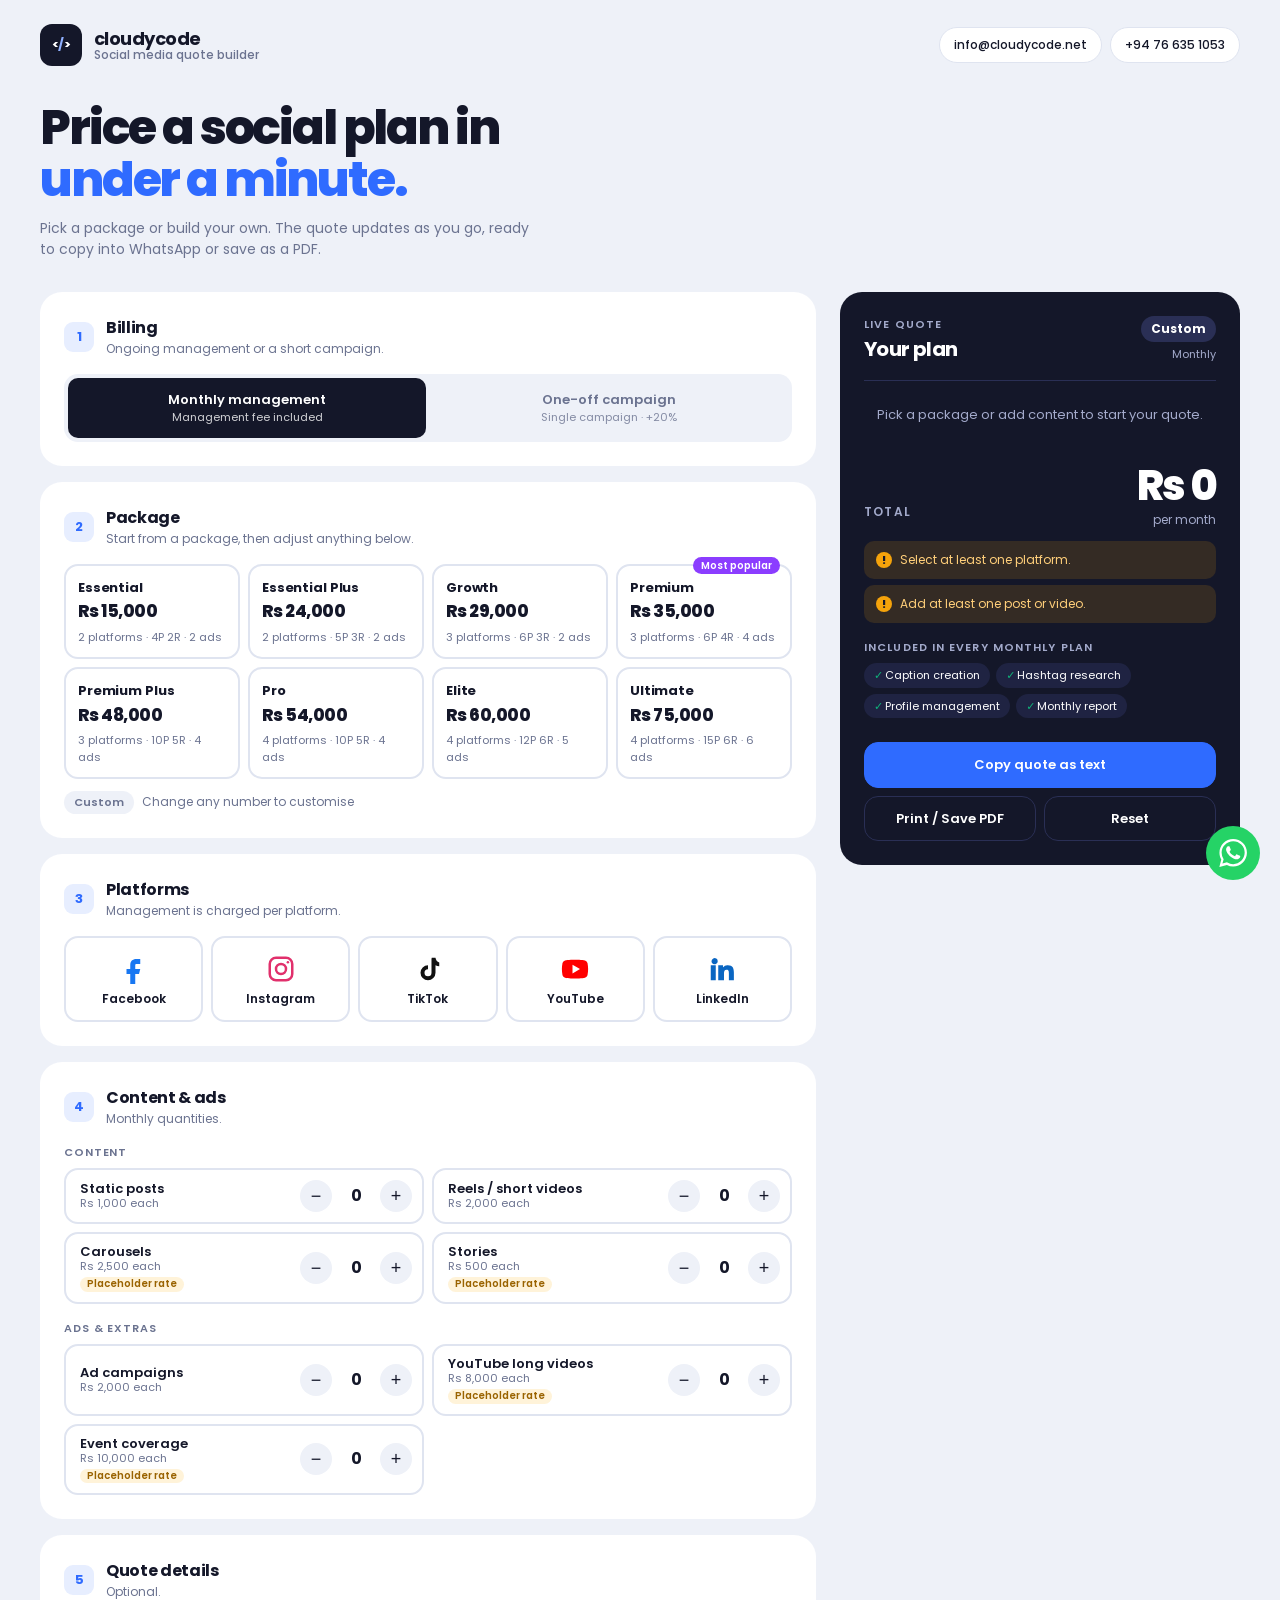
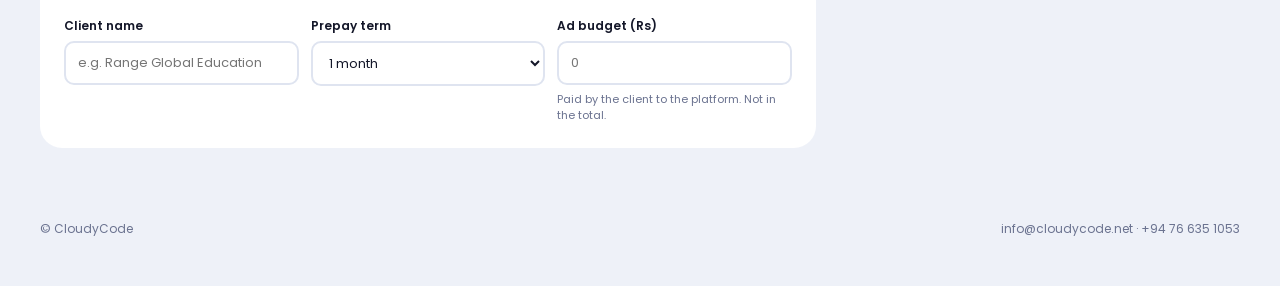
==== commit 21b669fa: "feat: price one-off campaigns above monthly plans One-off now keeps the per-platform management fee " ====
--- a/index.html
+++ b/index.html
@@ -216,7 +216,7 @@
         <div class="step-head"><span class="step-no">1</span><div class="grow"><h2>Billing</h2><p>Ongoing management or a short campaign.</p></div></div>
         <div class="mode" role="group" aria-label="Billing mode">
           <button type="button" data-mode="monthly" class="active" aria-pressed="true">Monthly management<small>Management fee included</small></button>
-          <button type="button" data-mode="oneoff" aria-pressed="false">One-off campaign<small>Content and ads only</small></button>
+          <button type="button" data-mode="oneoff" aria-pressed="false">One-off campaign<small>Single campaign · +20%</small></button>
         </div>
       </section>
       <section class="step">
@@ -292,6 +292,9 @@
         { months: 6, pct: 10 },
       ],
       upsellThresholdPct: 10,
+
+      // One-off campaigns: same management fee as monthly, plus this premium (no commitment, no recurring work).
+      oneOffPremiumPct: 20,
     };
 
     const PRESETS = [
@@ -329,11 +332,12 @@
       const pieces = state.posts + state.reels + state.carousels + state.youtubeLong;
       const tier = CONFIG.managementTiers.find(item => pieces <= item.maxPieces) || CONFIG.managementTiers.at(-1);
       const monthly = state.mode === 'monthly';
-      const feePerPlatform = monthly && selected.length ? tier.feePerPlatform : 0;
+      const feePerPlatform = selected.length ? tier.feePerPlatform : 0;
       const mgmtFee = feePerPlatform * selected.length;
       const subtotal = contentCost + adCost + extrasCost + mgmtFee;
-      const total = monthly && selected.length ? roundHalfUp(subtotal, CONFIG.roundTo) : (monthly ? 0 : subtotal);
-      const rounding = monthly && selected.length ? total - subtotal : 0;
+      const premium = monthly ? 0 : Math.round(subtotal * CONFIG.oneOffPremiumPct / 100);
+      const total = selected.length ? roundHalfUp(subtotal + premium, CONFIG.roundTo) : 0;
+      const rounding = selected.length ? total - subtotal - premium : 0;
       const discount = CONFIG.prepayDiscounts.find(item => item.months === state.prepayMonths) || CONFIG.prepayDiscounts[0];
       const discounted = monthly ? Math.floor((total * (100 - discount.pct) + 5000) / 10000) * 100 : total;
       const lines = [];
@@ -344,15 +348,16 @@
       if (state.youtubeLong) lines.push(line('YouTube long videos', state.youtubeLong, CONFIG.extras.youtubeLong.price, state.youtubeLong * CONFIG.extras.youtubeLong.price));
       if (state.ads) lines.push(line('Ad campaign setup', state.ads, CONFIG.content.adCampaign.price, adCost));
       if (state.eventCoverage) lines.push(line('Event coverage', state.eventCoverage, CONFIG.extras.eventCoverage.price, extrasCost));
-      if (monthly && selected.length) lines.push(line('Platform management', selected.length, feePerPlatform, mgmtFee));
+      if (selected.length) lines.push(line(monthly ? 'Platform management' : 'Campaign management', selected.length, feePerPlatform, mgmtFee));
+      if (premium) lines.push({...line(`One-off premium (${CONFIG.oneOffPremiumPct}%)`, 1, premium, premium), note:`${CONFIG.oneOffPremiumPct}% of ${money(subtotal)}`});
       const warnings = [];
-      if (monthly && !selected.length) warnings.push('Select at least one platform.');
+      if (!selected.length) warnings.push('Select at least one platform.');
       if (!pieces) warnings.push('Add at least one post or video.');
       if (selected.some(key => CONFIG.platforms[key].requiresVideo) && state.reels + state.youtubeLong === 0) warnings.push('TikTok/YouTube need video content. Add at least 1 reel.');
       if (state.ads > state.posts + state.reels + state.carousels + state.youtubeLong) warnings.push('More ad campaigns than content pieces. Each campaign needs a creative.');
-      if (monthly && [6,12,18].includes(pieces)) { const next = {...state, posts:state.posts + 1}; const nextResult = calculate({...next, prepayMonths:1}); warnings.push(`Tier limit: one more piece moves management to the next tier (+${money(nextResult.total - total)}).`); }
+      if (selected.length && [6,12,18].includes(pieces)) { const next = {...state, posts:state.posts + 1}; const nextResult = calculate({...next, prepayMonths:1}); warnings.push(`Tier limit: one more piece moves management to the next tier (+${money(nextResult.total - total)}).`); }
       if ((state.stories && CONFIG.extras.story.placeholder) || (state.carousels && CONFIG.extras.carousel.placeholder) || (state.youtubeLong && CONFIG.extras.youtubeLong.placeholder) || (state.eventCoverage && CONFIG.extras.eventCoverage.placeholder)) warnings.push('Includes placeholder rates. Confirm before sending.');
-      const result = {lines, subtotal, rounding, total, discounted, pieces, feePerPlatform, mgmtFee, warnings, upsell:null};
+      const result = {lines, subtotal, premium, rounding, total, discounted, pieces, feePerPlatform, mgmtFee, warnings, upsell:null};
       if (monthly && selected.length && !state._skipUpsell) result.upsell = findUpsell(state, result);
       return result;
     }
@@ -411,7 +416,7 @@
       const pill = el('strong', planLabel(state)); if (matchPreset(state) >= 0) pill.className = 'match';
       $('quoteBased').replaceChildren(pill, el('div', state.mode === 'monthly' ? 'Monthly' : 'One-off'));
       const lines = $('quoteLines'); lines.replaceChildren();
-      result.lines.forEach(item => { const row = el('div', undefined, 'line'); const left = el('span'); left.append(el('span', item.label), el('span', `${item.quantity} × ${money(item.rate)}`, 'sub')); row.append(left, el('span', money(item.amount))); lines.append(row); });
+      result.lines.forEach(item => { const row = el('div', undefined, 'line'); const left = el('span'); left.append(el('span', item.label), el('span', item.note || `${item.quantity} × ${money(item.rate)}`, 'sub')); row.append(left, el('span', money(item.amount))); lines.append(row); });
       if (!result.lines.length) lines.append(el('div', 'Pick a package or add content to start your quote.', 'empty'));
       if (result.rounding) { const row = el('div', undefined, 'line rounding'); row.append(el('span','Rounding'), el('span', `${result.rounding > 0 ? '+' : ''}${money(result.rounding)}`)); lines.append(row); }
       $('prepayOutput').replaceChildren(); if (state.mode === 'monthly' && state.prepayMonths > 1) { const discount = CONFIG.prepayDiscounts.find(item => item.months === state.prepayMonths); const box = el('div', undefined, 'prepay'); box.append(el('strong', `${state.prepayMonths}-month prepay (${discount.pct}% off)`), el('span', `${money(result.discounted)}/month · ${money(result.discounted * state.prepayMonths)} total`)); $('prepayOutput').append(box); }
@@ -426,7 +431,7 @@
       view.append(el('h2', 'CloudyCode – Social Media Quote'));
       view.append(el('div', `Client: ${state.clientName || '—'} · ${planLabel(state)} ·${state.mode === 'monthly' ? 'Monthly' : 'One-off'}`, 'print-meta'));
       view.append(el('div', `Platforms: ${Object.keys(CONFIG.platforms).filter(key => state.platforms[key]).map(key => CONFIG.platforms[key].label).join(', ') || 'None'}`, 'print-meta'));
-      result.lines.forEach(item => { const row=el('div',undefined,'print-line'); row.append(el('span',`${item.quantity} ${item.label.toLowerCase()} × ${money(item.rate)}`),el('strong',money(item.amount))); view.append(row); });
+      result.lines.forEach(item => { const row=el('div',undefined,'print-line'); row.append(el('span',item.note ? `${item.label} — ${item.note}` : `${item.quantity} ${item.label.toLowerCase()} × ${money(item.rate)}`),el('strong',money(item.amount))); view.append(row); });
       if (result.rounding) { const row=el('div',undefined,'print-line'); row.append(el('span','Rounding'),el('strong',`${result.rounding > 0 ? '+' : ''}${money(result.rounding)}`)); view.append(row); }
       const total=el('div',undefined,'print-total'); total.append(el('span','TOTAL'),el('strong',`${money(result.total)}${state.mode === 'monthly' ? ' / month' : ''}`)); view.append(total);
       if (state.mode === 'monthly') view.append(el('div','Included: caption creation, hashtag research, profile management, monthly report','print-included'));
@@ -441,11 +446,12 @@
     function buildInputs() { Object.entries({posts:50,reels:50,carousels:50,stories:50}).forEach(([key,max]) => $('contentFields').append(makeStepper(key,max))); Object.entries({ads:10,youtubeLong:50,eventCoverage:50}).forEach(([key,max]) => $('extraFields').append(makeStepper(key,max))); Object.entries(CONFIG.platforms).forEach(([key,platform]) => { const label = el('label',undefined,'check'); label.dataset.platform = key; const input = document.createElement('input'); input.type='checkbox'; input.id=`platform-${key}`; input.addEventListener('change', () => { state.platforms[key]=input.checked; state.basedOn=null; update(); }); label.htmlFor=input.id; label.append(input); const icon = document.createElement('span'); icon.className='icon'; icon.append(document.createRange().createContextualFragment(ICONS[key])); const tick = el('span',undefined,'tick'); tick.innerHTML = TICK; label.append(icon,el('span',platform.label),tick); $('platforms').append(label); }); }
     function syncInputs() { Object.keys(CONFIG.platforms).forEach(key => { const input=$(`platform-${key}`); if(input) input.checked=!!state.platforms[key]; }); Object.keys(LIMITS).forEach(key => { const input=$(`${key}Input`) || $(key === 'adBudget' ? 'adBudget' : ''); if(input) input.value=String(state[key]); }); $('adBudget').value=String(state.adBudget || ''); $('prepayMonths').value=String(state.prepayMonths); $('clientName').value=state.clientName; document.querySelectorAll('[data-mode]').forEach(button => button.classList.toggle('active',button.dataset.mode===state.mode)); }
     function update() { state = normalizedState(state); render(calculate(state)); renderPresetButtons(); const index = matchPreset(state); const chip = el('span', index >= 0 ? `✓ ${planLabel(state)}` : planLabel(state), `chip ${index >= 0 ? 'match' : 'custom'}`); $('basedLabel').replaceChildren(chip, el('span', index >= 0 ? 'Matches a standard package' : 'Change any number to customise')); document.querySelectorAll('.step-row').forEach(row => { const input = row.querySelector('input'); row.classList.toggle('on', Number(input.value) > 0); }); document.querySelectorAll('[data-mode]').forEach(button => { const on = button.dataset.mode === state.mode; button.classList.toggle('active', on); button.setAttribute('aria-pressed', String(on)); }); document.querySelectorAll('#presets .preset').forEach((button, i) => { button.classList.toggle('active', i === index); button.setAttribute('aria-pressed', String(i === index)); }); }
-    function copyQuote() { const platforms=Object.keys(CONFIG.platforms).filter(key=>state.platforms[key]).map(key=>CONFIG.platforms[key].label).join(', ') || 'None'; const parts=['CloudyCode – Social Media Quote',`Client: ${state.clientName || '—'}`,`Plan: ${planLabel(state)} ·${state.mode === 'monthly' ? 'Monthly' : 'One-off'}`,'',`Platforms: ${platforms}`]; lastResult.lines.forEach(item => parts.push(`${item.quantity} ${item.label.toLowerCase()} × ${money(item.rate)} ........ ${money(item.amount)}`)); if(lastResult.rounding) parts.push(`Rounding ${'.'.repeat(27)} ${money(lastResult.rounding)}`); parts.push(`TOTAL ${'.'.repeat(29)} ${money(lastResult.total)}${state.mode === 'monthly' ? ' / month' : ''}`); if(state.mode === 'monthly') parts.push('','Included: caption creation, hashtag research, profile management, monthly report'); if(state.adBudget>0) parts.push(`Ad budget (paid directly to the platform, not included): ${money(state.adBudget)}`); parts.push('','info@cloudycode.net · +94 76 635 1053'); navigator.clipboard?.writeText(parts.join('\n')).then(()=>{ $('copyButton').textContent='Copied ✓'; $('copyButton').classList.add('done'); setTimeout(()=>{$('copyButton').textContent='Copy quote as text'; $('copyButton').classList.remove('done');},1600); }); }
+    function copyQuote() { const platforms=Object.keys(CONFIG.platforms).filter(key=>state.platforms[key]).map(key=>CONFIG.platforms[key].label).join(', ') || 'None'; const parts=['CloudyCode – Social Media Quote',`Client: ${state.clientName || '—'}`,`Plan: ${planLabel(state)} ·${state.mode === 'monthly' ? 'Monthly' : 'One-off'}`,'',`Platforms: ${platforms}`]; lastResult.lines.forEach(item => parts.push(item.note ? `${item.label} ........ ${money(item.amount)}` : `${item.quantity} ${item.label.toLowerCase()} × ${money(item.rate)} ........ ${money(item.amount)}`)); if(lastResult.rounding) parts.push(`Rounding ${'.'.repeat(27)} ${money(lastResult.rounding)}`); parts.push(`TOTAL ${'.'.repeat(29)} ${money(lastResult.total)}${state.mode === 'monthly' ? ' / month' : ''}`); if(state.mode === 'monthly') parts.push('','Included: caption creation, hashtag research, profile management, monthly report'); if(state.adBudget>0) parts.push(`Ad budget (paid directly to the platform, not included): ${money(state.adBudget)}`); parts.push('','info@cloudycode.net · +94 76 635 1053'); navigator.clipboard?.writeText(parts.join('\n')).then(()=>{ $('copyButton').textContent='Copied ✓'; $('copyButton').classList.add('done'); setTimeout(()=>{$('copyButton').textContent='Copy quote as text'; $('copyButton').classList.remove('done');},1600); }); }
     function reset() { state=DEFAULT_STATE(); syncInputs(); update(); }
     function runTests() { const cases=[
-      ['T1', {...DEFAULT_STATE(),platforms:{facebook:true,instagram:true},posts:4,reels:2,ads:2}, 15000], ['T2',{...DEFAULT_STATE(),platforms:{facebook:true,instagram:true,tiktok:true},posts:6,reels:4,ads:4},35000], ['T3',{...DEFAULT_STATE(),platforms:{facebook:true,instagram:true,tiktok:true,youtube:true},posts:15,reels:6,ads:6},75000], ['T4',{...DEFAULT_STATE(),platforms:{facebook:true,instagram:true,youtube:true,linkedin:true},posts:6,ads:2},16000], ['T5',{...DEFAULT_STATE(),platforms:{facebook:true,instagram:true,tiktok:true,linkedin:true},posts:4,reels:2,ads:2},18000], ['T6',{...DEFAULT_STATE(),mode:'oneoff',platforms:{facebook:true,instagram:true},posts:3,reels:2,ads:2},11000], ['T7',{...DEFAULT_STATE(),platforms:{facebook:true,instagram:true},posts:5,reels:2},18000], ['T8',{...DEFAULT_STATE(),platforms:{facebook:true,instagram:true,tiktok:true},posts:6,reels:4,ads:4,prepayMonths:3},35000], ['T9',{...DEFAULT_STATE(),platforms:{facebook:true,instagram:true},posts:4,reels:2,ads:2,adBudget:20000},15000], ['T10',{...DEFAULT_STATE(),platforms:{facebook:true,instagram:true},posts:6},9000]
-      ]; const results=cases.map(([name,input,expected])=>{const result=calculate(input); const checks=[result.total===expected]; if(name==='T4') checks.push(result.warnings.some(w=>w.includes('YouTube need video'))); if(name==='T8') checks.push(result.discounted===33300); if(name==='T9') checks.push(input.adBudget===20000 && result.total===15000); if(name==='T10') checks.push(result.warnings.some(w=>w.includes('Rs 7,000'))); return {name,pass:checks.every(Boolean),detail:checks.every(Boolean)?'PASS':`FAIL (total ${result.total})`}; }); PRESETS.forEach((preset,index)=>{const result=calculate({...DEFAULT_STATE(),...presetState(preset)}); const expected=[15000,24000,29000,35000,48000,54000,60000,75000][index]; results.push({name:`T11-${index+1}`,pass:result.total===expected,detail:result.total===expected?'PASS':`FAIL (total ${result.total})`});}); const panel=$('testPanel'); panel.hidden=false; panel.replaceChildren(el('strong',`${results.filter(item=>item.pass).length}/${results.length} tests passing`)); results.forEach(item=>panel.append(el('div',`${item.name}: ${item.detail}`,item.pass?'test-pass':'test-fail'))); results.forEach(item=>console[item.pass?'log':'error'](`${item.name}: ${item.detail}`)); }
+      ['T1', {...DEFAULT_STATE(),platforms:{facebook:true,instagram:true},posts:4,reels:2,ads:2}, 15000], ['T2',{...DEFAULT_STATE(),platforms:{facebook:true,instagram:true,tiktok:true},posts:6,reels:4,ads:4},35000], ['T3',{...DEFAULT_STATE(),platforms:{facebook:true,instagram:true,tiktok:true,youtube:true},posts:15,reels:6,ads:6},75000], ['T4',{...DEFAULT_STATE(),platforms:{facebook:true,instagram:true,youtube:true,linkedin:true},posts:6,ads:2},16000], ['T5',{...DEFAULT_STATE(),platforms:{facebook:true,instagram:true,tiktok:true,linkedin:true},posts:4,reels:2,ads:2},18000], ['T6',{...DEFAULT_STATE(),mode:'oneoff',platforms:{facebook:true,instagram:true},posts:3,reels:2,ads:2},17000], ['T7',{...DEFAULT_STATE(),platforms:{facebook:true,instagram:true},posts:5,reels:2},18000], ['T8',{...DEFAULT_STATE(),platforms:{facebook:true,instagram:true,tiktok:true},posts:6,reels:4,ads:4,prepayMonths:3},35000], ['T9',{...DEFAULT_STATE(),platforms:{facebook:true,instagram:true},posts:4,reels:2,ads:2,adBudget:20000},15000], ['T10',{...DEFAULT_STATE(),platforms:{facebook:true,instagram:true},posts:6},9000]
+      ]; const results=cases.map(([name,input,expected])=>{const result=calculate(input); const checks=[result.total===expected]; if(name==='T4') checks.push(result.warnings.some(w=>w.includes('YouTube need video'))); if(name==='T8') checks.push(result.discounted===33300); if(name==='T9') checks.push(input.adBudget===20000 && result.total===15000); if(name==='T10') checks.push(result.warnings.some(w=>w.includes('Rs 7,000'))); return {name,pass:checks.every(Boolean),detail:checks.every(Boolean)?'PASS':`FAIL (total ${result.total})`}; }); PRESETS.forEach((preset,index)=>{const m=calculate({...DEFAULT_STATE(),...presetState(preset)}).total; const o=calculate({...DEFAULT_STATE(),...presetState(preset),mode:'oneoff'}).total; results.push({name:`T12-${index+1}`,pass:o>m,detail:o>m?`PASS (one-off ${money(o)} > monthly ${money(m)})`:`FAIL (one-off ${o} vs monthly ${m})`}); const result=calculate({...DEFAULT_STATE(),...presetState(preset)}); const expected=[15000,24000,29000,35000,48000,54000,60000,75000][index]; results.push({name:`T11-${index+1}`,pass:result.total===expected,detail:result.total===expected?'PASS':`FAIL (total ${result.total})`});}); const panel=$('testPanel'); panel.hidden=false; panel.replaceChildren(el('strong',`${results.filter(item=>item.pass).length}/${results.length} tests passing`)); results.forEach(item=>panel.append(el('div',`${item.name}: ${item.detail}`,item.pass?'test-pass':'test-fail'))); results.forEach(item=>console[item.pass?'log':'error'](`${item.name}: ${item.detail}`)); }
+    document.querySelector('[data-mode=oneoff] small').textContent = `Single campaign · +${CONFIG.oneOffPremiumPct}%`;
     buildInputs(); renderPresetButtons(); syncInputs(); update();
     document.querySelectorAll('[data-mode]').forEach(button=>button.addEventListener('click',()=>{state.mode=button.dataset.mode; state.basedOn=null; update();}));
     $('prepayMonths').addEventListener('change',event=>{state.prepayMonths=Number(event.target.value); update();}); $('adBudget').addEventListener('input',event=>{state.adBudget=clamp(event.target.value,0,10000000); event.target.value=String(state.adBudget); state.basedOn=null; update();}); $('clientName').addEventListener('input',event=>{state.clientName=event.target.value; update();}); $('copyButton').addEventListener('click',copyQuote); $('printButton').addEventListener('click',()=>{buildPrintView(lastResult); window.print();}); $('resetButton').addEventListener('click',reset);
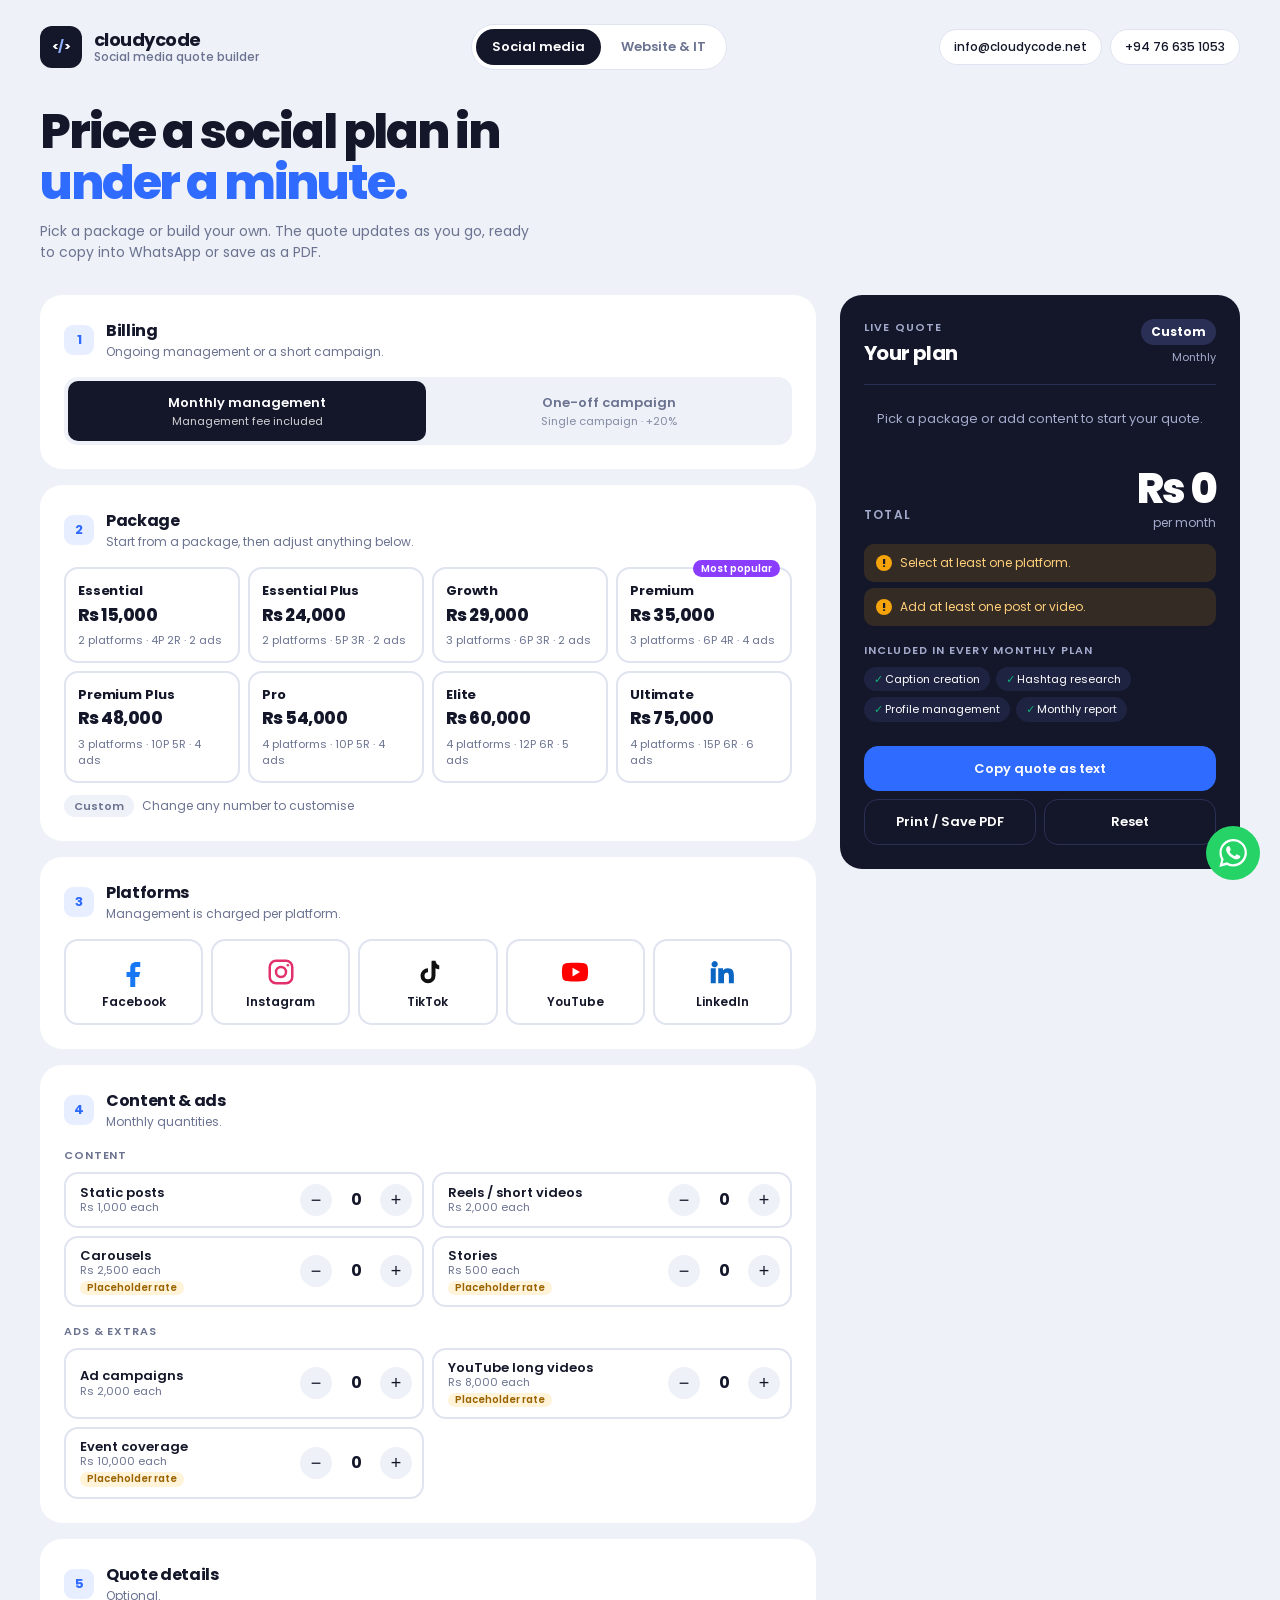
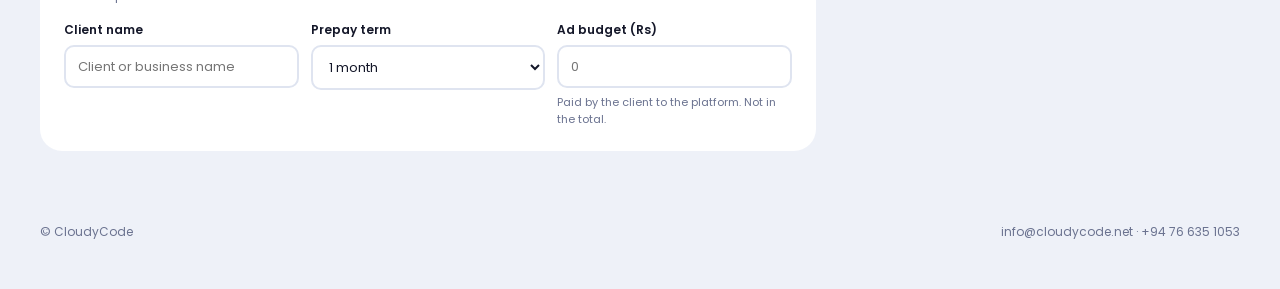
==== commit 7098a3b8: "feat: add Website & IT quote page and detailed printed quotes - New website-it.html: Website Care / " ====
--- a/index.html
+++ b/index.html
@@ -7,203 +7,12 @@
   <link rel="preconnect" href="https://fonts.googleapis.com">
   <link rel="preconnect" href="https://fonts.gstatic.com" crossorigin>
   <link href="https://fonts.googleapis.com/css2?family=Poppins:wght@400;500;600;700;800&display=swap" rel="stylesheet">
-  <style>
-    :root {
-      --ink:#141729; --ink-2:#1F2342; --ink-3:#2A2F55; --canvas:#EEF1F8; --surface:#FFFFFF; --line:#DFE4F0;
-      --text:#141729; --muted:#6B7390; --on-dark:#FFFFFF; --on-dark-muted:#A3AACB;
-      --blue:#2F6BFF; --blue-strong:#1F55E0; --blue-soft:#E7EEFF; --purple:#8B3DFF; --purple-soft:#F1E8FF;
-      --mint:#0FB37A; --mint-soft:#DDF7EC; --amber:#F5A30B; --amber-soft:#FFF3D9;
-      --r-sm:10px; --r-md:14px; --r-lg:22px;
-      --s1:4px; --s2:8px; --s3:12px; --s4:16px; --s5:24px; --s6:32px; --s7:48px;
-    }
-    * { box-sizing:border-box; }
-    html { scroll-behavior:smooth; }
-    body { margin:0; color:var(--text); background:var(--canvas); font-family:Poppins, system-ui, sans-serif; font-size:14px; line-height:1.5; -webkit-font-smoothing:antialiased; }
-    .num { font-variant-numeric:tabular-nums; }
-    .shell { width:min(1200px, calc(100% - 32px)); margin:0 auto; }
-
-    /* Top bar */
-    .topbar { display:flex; align-items:center; justify-content:space-between; gap:var(--s4); padding:var(--s5) 0; }
-    .brand { display:flex; align-items:center; gap:var(--s3); text-decoration:none; color:var(--ink); }
-    .brand-mark { width:42px; height:42px; border-radius:12px; display:flex; align-items:center; justify-content:center; background:var(--ink); color:#fff; font-weight:700; font-size:13px; letter-spacing:-.06em; white-space:nowrap; }
-    .brand-mark b { color:#8FB0FF; font-weight:700; }
-    .brand-name { font-weight:700; font-size:18px; letter-spacing:-.03em; line-height:1.1; }
-    .brand-name small { display:block; font-weight:500; font-size:12px; color:var(--muted); letter-spacing:0; }
-    .contact { display:flex; gap:var(--s2); flex-wrap:wrap; }
-    .contact a { display:inline-flex; align-items:center; gap:6px; padding:8px 14px; border-radius:999px; background:var(--surface); color:var(--ink); text-decoration:none; font-size:12px; font-weight:500; border:1px solid var(--line); transition:border-color .15s, color .15s; }
-    .contact a:hover { border-color:var(--blue); color:var(--blue); }
-
-    .intro { padding:var(--s3) 0 var(--s6); }
-    .intro h1 { margin:0; font-size:clamp(28px,4.4vw,48px); line-height:1.08; letter-spacing:-.045em; font-weight:800; max-width:16ch; }
-    .intro h1 span { color:var(--blue); }
-    .intro p { margin:var(--s3) 0 0; color:var(--muted); max-width:56ch; }
-
-    .layout { display:grid; grid-template-columns:minmax(0,1fr) 400px; gap:var(--s5); align-items:start; padding-bottom:var(--s7); }
-
-    /* Step cards */
-    .steps { display:grid; gap:var(--s4); }
-    .step { background:var(--surface); border-radius:var(--r-lg); padding:var(--s5); }
-    .step-head { display:flex; align-items:center; gap:var(--s3); margin-bottom:var(--s4); }
-    .step-no { width:30px; height:30px; flex:none; border-radius:9px; display:grid; place-items:center; background:var(--blue-soft); color:var(--blue); font-weight:700; font-size:13px; }
-    .step-head h2 { margin:0; font-size:16px; font-weight:700; letter-spacing:-.02em; }
-    .step-head p { margin:0; color:var(--muted); font-size:12px; }
-    .step-head .grow { flex:1; }
-
-    /* Mode segmented control */
-    .mode { display:grid; grid-template-columns:1fr 1fr; gap:var(--s1); padding:var(--s1); background:var(--canvas); border-radius:var(--r-md); }
-    .mode button { border:0; border-radius:var(--r-sm); padding:12px; font:inherit; font-weight:600; font-size:13px; color:var(--muted); background:transparent; cursor:pointer; transition:background .15s, color .15s; }
-    .mode button small { display:block; font-weight:400; font-size:11px; opacity:.8; }
-    .mode button:hover { color:var(--ink); }
-    .mode button.active { background:var(--ink); color:#fff; }
-
-    /* Package cards */
-    .presets { display:grid; grid-template-columns:repeat(4,minmax(0,1fr)); gap:var(--s2); }
-    .preset { position:relative; text-align:left; border:2px solid var(--line); border-radius:var(--r-md); background:var(--surface); padding:var(--s3); font:inherit; color:var(--ink); cursor:pointer; transition:border-color .15s, background .15s, color .15s, transform .15s; }
-    .preset:hover { border-color:var(--blue); transform:translateY(-2px); }
-    .preset:active { transform:translateY(0); }
-    .preset .p-name { display:block; font-weight:700; font-size:13px; letter-spacing:-.01em; }
-    .preset .p-price { display:block; font-weight:800; font-size:17px; letter-spacing:-.03em; margin-top:2px; }
-    .preset .p-meta { display:block; font-size:11px; color:var(--muted); margin-top:4px; }
-    .preset .p-tag { position:absolute; top:-9px; right:10px; padding:1px 8px; border-radius:999px; background:var(--purple); color:#fff; font-size:10px; font-weight:600; }
-    .preset .p-check { position:absolute; top:10px; right:10px; width:20px; height:20px; border-radius:50%; display:grid; place-items:center; background:#fff; color:var(--blue); opacity:0; transform:scale(.6); transition:opacity .15s, transform .15s; }
-    .preset .p-check svg { width:12px; }
-    .preset.active { background:var(--blue); border-color:var(--blue); color:#fff; }
-    .preset.active .p-meta { color:#D6E1FF; }
-    .preset.active .p-check { opacity:1; transform:scale(1); }
-    .plan-status { margin-top:var(--s3); display:flex; align-items:center; gap:var(--s2); font-size:12px; color:var(--muted); }
-    .chip { display:inline-flex; align-items:center; gap:6px; padding:3px 10px; border-radius:999px; font-size:11px; font-weight:600; }
-    .chip.match { background:var(--mint-soft); color:#0A7A53; }
-    .chip.custom { background:var(--canvas); color:var(--muted); }
-
-    /* Platforms */
-    .platforms { display:grid; grid-template-columns:repeat(5,minmax(0,1fr)); gap:var(--s2); }
-    .check { --brand:var(--blue); position:relative; display:grid; justify-items:center; gap:6px; padding:var(--s4) var(--s2) var(--s3); border:2px solid var(--line); border-radius:var(--r-md); background:var(--surface); color:var(--ink); font-size:12px; font-weight:600; cursor:pointer; transition:border-color .15s, background .15s, color .15s; }
-    .check[data-platform=facebook] { --brand:#1877F2; } .check[data-platform=instagram] { --brand:#E1306C; } .check[data-platform=tiktok] { --brand:#111111; } .check[data-platform=youtube] { --brand:#FF0000; } .check[data-platform=linkedin] { --brand:#0A66C2; }
-    .check input { position:absolute; opacity:0; pointer-events:none; }
-    .check .icon { width:30px; height:30px; display:block; color:var(--brand); transition:color .15s; }
-    .check .icon svg { width:100%; height:100%; }
-    .check:hover { border-color:var(--brand); }
-    .check:has(input:checked) { background:var(--brand); border-color:var(--brand); color:#fff; }
-    .check:has(input:checked) .icon { color:#fff; }
-    .check .tick { position:absolute; top:6px; right:6px; width:18px; height:18px; border-radius:50%; background:#fff; color:var(--brand); display:grid; place-items:center; opacity:0; transform:scale(.6); transition:opacity .15s, transform .15s; }
-    .check .tick svg { width:11px; }
-    .check:has(input:checked) .tick { opacity:1; transform:scale(1); }
-    .check:has(input:focus-visible) { outline:3px solid #A9C0FF; outline-offset:2px; }
-
-    /* Steppers */
-    .group-label { margin:var(--s4) 0 var(--s2); font-size:11px; font-weight:600; letter-spacing:.08em; text-transform:uppercase; color:var(--muted); }
-    .group-label:first-child { margin-top:0; }
-    .step-grid { display:grid; grid-template-columns:repeat(2,minmax(0,1fr)); gap:var(--s2); }
-    .step-row { display:flex; align-items:center; justify-content:space-between; gap:var(--s2); padding:10px 10px 10px 14px; border:2px solid var(--line); border-radius:var(--r-md); background:var(--surface); transition:border-color .15s, background .15s; }
-    .step-row label { font-size:13px; font-weight:600; line-height:1.25; }
-    .step-row label small { display:block; font-weight:400; font-size:11px; color:var(--muted); }
-    .step-row.on { border-color:var(--blue); background:var(--blue-soft); }
-    .badge { display:inline-block; margin-top:3px; padding:1px 7px; border-radius:999px; background:var(--amber-soft); color:#9A6300; font-size:10px; font-weight:600; }
-    .stepper { display:flex; align-items:center; gap:4px; flex:none; }
-    .stepper button { width:32px; height:32px; border-radius:50%; border:0; background:var(--canvas); color:var(--ink); font-size:18px; font-weight:500; line-height:1; cursor:pointer; transition:background .15s, color .15s, transform .1s; }
-    .stepper button:hover { background:var(--blue); color:#fff; }
-    .stepper button:active { transform:scale(.9); }
-    .step-row.on .stepper button { background:#fff; }
-    .step-row.on .stepper button:hover { background:var(--blue); color:#fff; }
-    .stepper input { width:40px; border:0; background:transparent; text-align:center; font:inherit; font-size:16px; font-weight:700; color:var(--ink); padding:4px 0; -moz-appearance:textfield; }
-    .stepper input::-webkit-outer-spin-button, .stepper input::-webkit-inner-spin-button { -webkit-appearance:none; margin:0; }
-    .step-row.on .stepper input { color:var(--blue); }
-
-    /* Fields */
-    .fields { display:grid; grid-template-columns:repeat(3,minmax(0,1fr)); gap:var(--s3); }
-    .field { display:grid; gap:6px; align-content:start; }
-    .field label { font-size:12px; font-weight:600; }
-    .field small { color:var(--muted); font-size:11px; }
-    .field input, .field select { width:100%; border:2px solid var(--line); border-radius:var(--r-sm); padding:10px 12px; font:inherit; font-size:13px; color:var(--ink); background:var(--surface); transition:border-color .15s; }
-    .field input:hover, .field select:hover { border-color:#C5CDE2; }
-    .field input:focus, .field select:focus { border-color:var(--blue); outline:none; }
-
-    /* Quote panel */
-    .quote-card { position:sticky; top:16px; background:var(--ink); color:var(--on-dark); border-radius:var(--r-lg); padding:var(--s5); }
-    .quote-head { display:flex; justify-content:space-between; align-items:flex-start; gap:var(--s3); }
-    .quote-kicker { font-size:11px; font-weight:600; letter-spacing:.1em; text-transform:uppercase; color:var(--on-dark-muted); }
-    .quote-head h2 { margin:2px 0 0; font-size:20px; letter-spacing:-.03em; }
-    .client { font-size:12px; color:var(--on-dark-muted); }
-    .plan-pill { text-align:right; font-size:11px; color:var(--on-dark-muted); white-space:pre-line; }
-    .plan-pill strong { display:inline-block; margin-bottom:4px; padding:4px 10px; border-radius:999px; background:var(--ink-3); color:#fff; font-size:12px; }
-    .plan-pill strong.match { background:var(--mint); }
-    .quote-lines { margin-top:var(--s4); border-top:1px solid var(--ink-3); }
-    .line { display:flex; justify-content:space-between; align-items:baseline; gap:var(--s3); padding:10px 0; border-bottom:1px solid var(--ink-3); font-size:13px; }
-    .line .sub { display:block; color:var(--on-dark-muted); font-size:11px; }
-    .line > span:last-child { font-weight:600; white-space:nowrap; font-variant-numeric:tabular-nums; }
-    .line.rounding { color:var(--on-dark-muted); font-size:12px; }
-    .empty { padding:var(--s5) 0; color:var(--on-dark-muted); font-size:13px; text-align:center; }
-    .total { display:flex; justify-content:space-between; align-items:flex-end; gap:var(--s3); padding-top:var(--s4); }
-    .total > span { font-size:12px; font-weight:600; letter-spacing:.1em; text-transform:uppercase; color:var(--on-dark-muted); padding-bottom:8px; }
-    .total strong { display:block; font-size:clamp(32px,4vw,42px); font-weight:800; letter-spacing:-.05em; line-height:1; font-variant-numeric:tabular-nums; text-align:right; }
-    .total small { display:block; text-align:right; color:var(--on-dark-muted); font-size:12px; margin-top:4px; }
-    .total strong.bump { animation:bump .35s ease; }
-    @keyframes bump { 40% { color:#8FB0FF; transform:scale(1.03); } }
-    .prepay, .budget { margin-top:var(--s3); padding:var(--s3) 14px; border-radius:var(--r-md); background:var(--ink-2); font-size:12px; color:var(--on-dark-muted); }
-    .prepay strong, .budget strong { display:block; color:#fff; font-size:13px; }
-    .prepay { border-left:3px solid var(--mint); }
-    .budget { border:1px dashed #4A5080; }
-    .warnings { display:grid; gap:6px; margin-top:var(--s3); }
-    .warning { display:flex; gap:8px; align-items:flex-start; padding:10px 12px; border-radius:var(--r-sm); background:rgba(245,163,11,.14); color:#FFCF7A; font-size:12px; }
-    .warning::before { content:"!"; flex:none; width:16px; height:16px; border-radius:50%; background:var(--amber); color:var(--ink); font-size:11px; font-weight:800; display:grid; place-items:center; margin-top:1px; }
-    .upsell { margin-top:var(--s3); padding:var(--s4); border-radius:var(--r-md); background:linear-gradient(120deg,var(--blue),var(--purple)); font-size:13px; }
-    .upsell small { display:block; font-size:11px; letter-spacing:.08em; text-transform:uppercase; opacity:.8; margin-bottom:2px; }
-    .upsell button { margin-top:var(--s3); border:0; border-radius:999px; padding:8px 14px; background:#fff; color:var(--ink); font:inherit; font-size:12px; font-weight:600; cursor:pointer; transition:transform .15s; }
-    .upsell button:hover { transform:translateX(2px); }
-    .included { margin-top:var(--s4); }
-    .included h3 { margin:0 0 var(--s2); font-size:11px; font-weight:600; letter-spacing:.1em; text-transform:uppercase; color:var(--on-dark-muted); }
-    .included ul { list-style:none; margin:0; padding:0; display:flex; flex-wrap:wrap; gap:6px; }
-    .included li { padding:4px 10px; border-radius:999px; background:var(--ink-2); font-size:11px; }
-    .included li::before { content:"✓ "; color:var(--mint); font-weight:700; }
-    .actions { display:grid; grid-template-columns:1fr 1fr; gap:var(--s2); margin-top:var(--s5); }
-    .actions button { border:1px solid var(--ink-3); border-radius:var(--r-md); padding:12px; background:transparent; color:#fff; font:inherit; font-size:13px; font-weight:600; cursor:pointer; transition:background .15s, border-color .15s; }
-    .actions button:hover { background:var(--ink-2); border-color:#4A5080; }
-    .actions .primary { grid-column:1 / -1; background:var(--blue); border-color:var(--blue); }
-    .actions .primary:hover { background:var(--blue-strong); border-color:var(--blue-strong); }
-    .actions .primary.done { background:var(--mint); border-color:var(--mint); }
-
-    footer { padding:var(--s5) 0 var(--s7); color:var(--muted); font-size:12px; display:flex; justify-content:space-between; gap:var(--s3); flex-wrap:wrap; }
-
-    .mobile-bar { display:none; }
-    .sr-only { position:absolute; width:1px; height:1px; overflow:hidden; clip:rect(0 0 0 0); white-space:nowrap; }
-    .test-panel { position:fixed; left:14px; bottom:14px; width:280px; max-height:60vh; overflow:auto; z-index:30; padding:13px; border-radius:var(--r-md); background:#fff; border:1px solid var(--line); font-size:11px; }
-    .test-panel strong { display:block; margin-bottom:6px; }
-    .test-pass { color:#0A7A53; } .test-fail { color:#C0262D; }
-    .whatsapp { position:fixed; right:20px; bottom:20px; z-index:20; display:grid; place-items:center; width:54px; height:54px; border-radius:50%; background:#25D366; transition:transform .15s; }
-    .whatsapp:hover { transform:scale(1.06); }
-    .whatsapp svg { width:28px; fill:#fff; }
-    .print-view { display:none; }
-
-    button:focus-visible, a:focus-visible, input:focus-visible, select:focus-visible { outline:3px solid #A9C0FF; outline-offset:2px; }
-    .quote-card button:focus-visible { outline-color:#8FB0FF; }
-
-    @media (max-width:1000px) {
-      .layout { grid-template-columns:1fr; }
-      .quote-card { position:static; }
-      .presets { grid-template-columns:repeat(4,minmax(0,1fr)); }
-    }
-    @media (max-width:760px) {
-      .presets { grid-template-columns:repeat(2,minmax(0,1fr)); }
-      .platforms { grid-template-columns:repeat(3,minmax(0,1fr)); }
-      .fields { grid-template-columns:1fr; }
-      .contact a.mail { display:none; }
-    }
-    @media (max-width:640px) {
-      .shell { width:calc(100% - 32px); }
-      .step, .quote-card { padding:var(--s4); border-radius:18px; }
-      .step-grid { grid-template-columns:1fr; }
-      .mobile-bar { display:flex; position:fixed; left:12px; right:80px; bottom:14px; z-index:20; align-items:center; justify-content:space-between; gap:var(--s2); padding:10px 16px; border-radius:999px; background:var(--ink); color:#fff; text-decoration:none; font-size:12px; }
-      .mobile-bar strong { font-size:16px; font-variant-numeric:tabular-nums; }
-      .whatsapp { right:14px; bottom:14px; }
-      footer { padding-bottom:96px; }
-    }
-    @media (prefers-reduced-motion:reduce) { *, *::before, *::after { transition:none !important; animation:none !important; } html { scroll-behavior:auto; } }
-    @media print { body { background:#fff; } .topbar .contact, .intro, .layout, .whatsapp, footer, .test-panel, .mobile-bar { display:none !important; } .shell { width:100%; } .print-view { display:block !important; padding:0 24px; } .print-view h2 { font-size:24px; margin:0 0 4px; } .print-meta { color:var(--muted); font-size:11px; margin-bottom:22px; } .print-line { display:flex; justify-content:space-between; padding:6px 0; border-bottom:1px solid var(--line); font-size:12px; } .print-total { display:flex; justify-content:space-between; padding-top:14px; font-size:17px; font-weight:700; } .print-included { margin-top:24px; font-size:11px; color:var(--muted); } }
-  </style>
+  <link rel="stylesheet" href="styles.css">
 </head>
 <body>
   <header class="shell topbar">
     <a class="brand" href="#" aria-label="CloudyCode home"><span class="brand-mark" aria-hidden="true">&lt;<b>/</b>&gt;</span><span class="brand-name">cloudycode<small>Social media quote builder</small></span></a>
+    <nav class="tabs" aria-label="Services"><a href="index.html" aria-current="page">Social media</a><a href="website-it.html">Website &amp; IT</a></nav>
     <nav class="contact" aria-label="Contact"><a class="mail" href="mailto:info@cloudycode.net">info@cloudycode.net</a><a href="tel:+94766351053">+94 76 635 1053</a></nav>
   </header>
   <section class="shell intro">
@@ -238,7 +47,7 @@
       <section class="step">
         <div class="step-head"><span class="step-no">5</span><div class="grow"><h2>Quote details</h2><p>Optional.</p></div></div>
         <div class="fields">
-          <div class="field"><label for="clientName">Client name</label><input id="clientName" type="text" maxlength="100" autocomplete="organization" placeholder="e.g. Range Global Education"></div>
+          <div class="field"><label for="clientName">Client name</label><input id="clientName" type="text" maxlength="100" autocomplete="organization" placeholder="Client or business name"></div>
           <div class="field" id="prepayField"><label for="prepayMonths">Prepay term</label><select id="prepayMonths"><option value="1">1 month</option><option value="3">3 months · 5% off</option><option value="6">6 months · 10% off</option></select></div>
           <div class="field"><label for="adBudget">Ad budget (Rs)</label><input id="adBudget" type="number" min="0" max="10000000" step="100" inputmode="numeric" placeholder="0"><small>Paid by the client to the platform. Not in the total.</small></div>
         </div>
@@ -262,22 +71,23 @@
     const CONFIG = {
       currency: "Rs",
       content: {
-        staticPost:      { label: "Static post",               price: 1000 },
-        reel:            { label: "Reel / short video",         price: 2000 },
-        adCampaign:      { label: "Ad campaign setup & management", price: 2000 },
+        staticPost:      { label: "Static post",               price: 1000, desc: "Designed graphic post with caption and hashtags, sized for each platform." },
+        reel:            { label: "Reel / short video",         price: 2000, desc: "Short vertical video: editing, text captions, music and cover image." },
+        adCampaign:      { label: "Ad campaign setup & management", price: 2000, desc: "Audience targeting, ad creative set-up, budget pacing, monitoring and a results summary. Ad spend is not included." },
       },
       extras: {
-        story:           { label: "Story design",               price: 500,  placeholder: true },
-        carousel:        { label: "Carousel post (up to 5 slides)", price: 2500, placeholder: true },
-        youtubeLong:     { label: "YouTube long video (2–5 min edit)", price: 8000, placeholder: true },
-        eventCoverage:   { label: "Event photo/video coverage (half day)", price: 10000, placeholder: true },
+        story:           { label: "Story design",               price: 500,  placeholder: true, desc: "Single story frame designed for Instagram / Facebook stories." },
+        carousel:        { label: "Carousel post (up to 5 slides)", price: 2500, placeholder: true, desc: "Multi-slide post (up to 5 slides) with caption and hashtags." },
+        youtubeLong:     { label: "YouTube long video (2–5 min edit)", price: 8000, placeholder: true, desc: "2–5 minute edited video with title, description, tags and thumbnail." },
+        eventCoverage:   { label: "Event photo/video coverage (half day)", price: 10000, placeholder: true, desc: "Half-day on-site photo and video coverage of your event." },
       },
       platforms: {
-        facebook:  { label: "Facebook" },
-        instagram: { label: "Instagram" },
-        tiktok:    { label: "TikTok",   requiresVideo: true },
-        youtube:   { label: "YouTube",  requiresVideo: true },
-        linkedin:  { label: "LinkedIn" },
+        // `duties`: what we do on each platform, printed on the quote. Confirm wording with the team.
+        facebook:  { label: "Facebook",  duties: ["Posting and scheduling", "Captions and hashtags", "Comment replies", "Page info kept up to date"] },
+        instagram: { label: "Instagram", duties: ["Feed and reel posting", "Captions and hashtags", "Comment replies", "Profile grid kept consistent"] },
+        tiktok:    { label: "TikTok",    requiresVideo: true, duties: ["Video posting adapted for TikTok", "Trending sounds and hashtags", "Comment replies"] },
+        youtube:   { label: "YouTube",   requiresVideo: true, duties: ["Shorts and video uploads", "Titles, descriptions and tags", "Comment moderation"] },
+        linkedin:  { label: "LinkedIn",  duties: ["Company page posting", "Professional copy and hashtags", "Comment replies"] },
       },
       managementTiers: [
         { maxPieces: 6,        feePerPlatform: 1500 },
@@ -295,6 +105,16 @@
 
       // One-off campaigns: same management fee as monthly, plus this premium (no commitment, no recurring work).
       oneOffPremiumPct: 20,
+
+      // Printed quote. Confirm these with the team before sending to clients.
+      quote: {
+        validDays: 14,
+        notes: [
+          "Ad budget (money paid to Meta, TikTok or Google) is paid by the client directly to the platform and is not part of this quote.",
+          "Content is produced once and adapted for each selected platform, so each piece is charged once.",
+          "Monthly plans renew each month. Changes to the plan apply from the next month.",
+        ],
+      },
     };
 
     const PRESETS = [
@@ -428,15 +248,90 @@
     }
     function buildPrintView(result) {
       const view = $('printView'); view.replaceChildren();
-      view.append(el('h2', 'CloudyCode – Social Media Quote'));
-      view.append(el('div', `Client: ${state.clientName || '—'} · ${planLabel(state)} ·${state.mode === 'monthly' ? 'Monthly' : 'One-off'}`, 'print-meta'));
-      view.append(el('div', `Platforms: ${Object.keys(CONFIG.platforms).filter(key => state.platforms[key]).map(key => CONFIG.platforms[key].label).join(', ') || 'None'}`, 'print-meta'));
-      result.lines.forEach(item => { const row=el('div',undefined,'print-line'); row.append(el('span',item.note ? `${item.label} — ${item.note}` : `${item.quantity} ${item.label.toLowerCase()} × ${money(item.rate)}`),el('strong',money(item.amount))); view.append(row); });
-      if (result.rounding) { const row=el('div',undefined,'print-line'); row.append(el('span','Rounding'),el('strong',`${result.rounding > 0 ? '+' : ''}${money(result.rounding)}`)); view.append(row); }
-      const total=el('div',undefined,'print-total'); total.append(el('span','TOTAL'),el('strong',`${money(result.total)}${state.mode === 'monthly' ? ' / month' : ''}`)); view.append(total);
-      if (state.mode === 'monthly') view.append(el('div','Included: caption creation, hashtag research, profile management, monthly report','print-included'));
-      if (state.adBudget > 0) view.append(el('div',`Ad budget (paid directly to the platform, not included): ${money(state.adBudget)}`,'print-included'));
-      view.append(el('div','info@cloudycode.net · +94 76 635 1053','print-included'));
+      const monthly = state.mode === 'monthly';
+      const selected = Object.keys(CONFIG.platforms).filter(key => state.platforms[key]);
+      const now = new Date(); const pad = n => String(n).padStart(2, '0');
+      const fmtDate = d => d.toLocaleDateString('en-GB', {day:'numeric', month:'long', year:'numeric'});
+      const quoteNo = `QS-${String(now.getFullYear()).slice(2)}${pad(now.getMonth()+1)}${pad(now.getDate())}-${pad(now.getHours())}${pad(now.getMinutes())}`;
+      const validUntil = new Date(now.getTime() + CONFIG.quote.validDays * 86400000);
+      const per = monthly ? ' / month' : '';
+      const section = (title, intro) => { const box = el('section', undefined, 'pv-section'); box.append(el('h3', title)); if (intro) box.append(el('p', intro, 'pv-intro')); view.append(box); return box; };
+      const cell = (tag, text, cls) => el(tag, text, cls);
+
+      // Header
+      const head = el('div', undefined, 'pv-head');
+      const brand = el('div'); brand.append(el('div', 'cloudycode', 'pv-brand'), el('div', 'Social Media Quote', 'pv-title'));
+      const meta = el('div', undefined, 'pv-meta');
+      [['Quote no.', quoteNo], ['Date', fmtDate(now)], ['Valid until', fmtDate(validUntil)]].forEach(([k, v]) => { const row = el('div'); row.append(el('span', k), el('strong', v)); meta.append(row); });
+      head.append(brand, meta); view.append(head);
+
+      // Summary
+      const sum = el('div', undefined, 'pv-summary');
+      [['Prepared for', state.clientName || '—'], ['Plan', planLabel(state)], ['Billing', monthly ? 'Monthly management' : 'One-off campaign'], ['Platforms', selected.map(key => CONFIG.platforms[key].label).join(', ') || 'None']].forEach(([k, v]) => { const box = el('div'); box.append(el('span', k), el('strong', v)); sum.append(box); });
+      const totalBox = el('div', undefined, 'pv-sum-total'); totalBox.append(el('span', 'Total'), el('strong', `${money(result.total)}${per}`)); sum.append(totalBox);
+      view.append(sum);
+
+      // Charges
+      const charges = section('Charges', 'Each line shows what is included and how it is priced.');
+      const table = el('table', undefined, 'pv-table'); const thead = el('thead'); const hr = el('tr');
+      ['Item', 'Qty', 'Rate', 'Amount'].forEach((h, i) => hr.append(cell('th', h, i ? 'num' : ''))); thead.append(hr); table.append(thead);
+      const tbody = el('tbody');
+      const descFor = label => { const all = {...CONFIG.content, ...CONFIG.extras}; const map = {'Static posts':'staticPost','Reels / short videos':'reel','Carousel posts':'carousel','Story designs':'story','YouTube long videos':'youtubeLong','Ad campaign setup':'adCampaign','Event coverage':'eventCoverage'}; const item = all[map[label]]; return item ? `${item.desc || ''}${item.placeholder ? ' (Rate to be confirmed.)' : ''}` : ''; };
+      result.lines.forEach(item => {
+        const tr = el('tr'); const name = el('td'); name.append(el('strong', item.label));
+        let desc = descFor(item.label);
+        if (/management/i.test(item.label)) desc = `${item.quantity} platform${item.quantity > 1 ? 's' : ''} × ${money(item.rate)}. Rate set by monthly volume (${result.pieces} pieces). See breakdown below.`;
+        if (item.note) desc = `${item.note}. Covers short-term planning and coordination with no ongoing commitment.`;
+        if (desc) name.append(el('div', desc, 'pv-desc'));
+        tr.append(name, cell('td', item.note ? '—' : String(item.quantity), 'num'), cell('td', item.note ? '—' : money(item.rate), 'num'), cell('td', money(item.amount), 'num'));
+        tbody.append(tr);
+      });
+      if (result.rounding) { const tr = el('tr', undefined, 'pv-muted'); tr.append(cell('td', `Rounding to the nearest ${money(CONFIG.roundTo)}`), cell('td', ''), cell('td', ''), cell('td', `${result.rounding > 0 ? '+' : ''}${money(result.rounding)}`, 'num')); tbody.append(tr); }
+      table.append(tbody);
+      const tfoot = el('tfoot'); const fr = el('tr'); fr.append(cell('td', 'Total'), cell('td', ''), cell('td', ''), cell('td', `${money(result.total)}${per}`, 'num')); tfoot.append(fr); table.append(tfoot);
+      charges.append(table);
+      if (monthly && state.prepayMonths > 1) { const d = CONFIG.prepayDiscounts.find(item => item.months === state.prepayMonths); charges.append(el('p', `${state.prepayMonths}-month prepay (${d.pct}% off): ${money(result.discounted)} / month · ${money(result.discounted * state.prepayMonths)} paid upfront.`, 'pv-callout')); }
+      if (state.adBudget > 0) charges.append(el('p', `Suggested ad budget: ${money(state.adBudget)}, paid by the client directly to the platform. Not included in the total above.`, 'pv-callout pv-callout-alt'));
+
+      // Per platform
+      if (selected.length) {
+        const plat = section('What we do on each platform', `Content is created once and adapted for every platform below. Management is charged per platform because each one is posted, monitored and replied to separately.`);
+        const grid = el('div', undefined, 'pv-platforms');
+        const videoCount = state.reels + state.youtubeLong;
+        selected.forEach(key => {
+          const p = CONFIG.platforms[key]; const card = el('div', undefined, 'pv-plat');
+          const top = el('div', undefined, 'pv-plat-top'); top.append(el('strong', p.label), el('span', `${money(result.feePerPlatform)}${per}`)); card.append(top);
+          const parts = [];
+          if (p.requiresVideo) { if (state.reels) parts.push(`${state.reels} ${key === 'youtube' ? 'Shorts' : 'videos'}`); if (key === 'youtube' && state.youtubeLong) parts.push(`${state.youtubeLong} long video${state.youtubeLong > 1 ? 's' : ''}`); }
+          else { if (state.posts) parts.push(`${state.posts} post${state.posts > 1 ? 's' : ''}`); if (state.reels) parts.push(`${state.reels} reel${state.reels > 1 ? 's' : ''}`); if (state.carousels) parts.push(`${state.carousels} carousel${state.carousels > 1 ? 's' : ''}`); if (state.stories && key !== 'linkedin') parts.push(`${state.stories} stor${state.stories > 1 ? 'ies' : 'y'}`); }
+          card.append(el('div', parts.length ? `Content${monthly ? ' per month' : ''}: ${parts.join(', ')}` : (p.requiresVideo && !videoCount ? 'Needs video content' : 'No content selected'), 'pv-plat-content'));
+          const ul = el('ul'); (p.duties || []).forEach(d => ul.append(el('li', d))); card.append(ul);
+          grid.append(card);
+        });
+        plat.append(grid);
+      }
+
+      // How the price is worked out
+      const how = section('How this price is worked out');
+      const steps = el('ol', undefined, 'pv-steps');
+      steps.append(el('li', 'Content: each post, reel or extra is charged once at the rates above, however many platforms it goes to.'));
+      if (state.ads) steps.append(el('li', `Ad campaigns: ${money(CONFIG.content.adCampaign.price)} per campaign covers set-up and management. The ad budget itself is separate.`));
+      steps.append(el('li', `Platform management: a fee per platform, based on how many pieces we publish ${monthly ? 'each month' : 'in the campaign'}. More content means more posting, monitoring and replies.`));
+      if (!monthly) steps.append(el('li', `One-off premium: ${CONFIG.oneOffPremiumPct}% on top, because one-off campaigns need set-up and planning without a monthly commitment.`));
+      steps.append(el('li', `The total is rounded to the nearest ${money(CONFIG.roundTo)}.`));
+      how.append(steps);
+      const tiers = el('table', undefined, 'pv-table pv-tiers'); const th = el('tr'); ['Pieces per ' + (monthly ? 'month' : 'campaign'), 'Fee per platform'].forEach((h, i) => th.append(cell('th', h, i ? 'num' : ''))); const tt = el('thead'); tt.append(th); tiers.append(tt);
+      const tb = el('tbody'); let prev = 0;
+      CONFIG.managementTiers.forEach(tier => { const range = tier.maxPieces === Infinity ? `${prev + 1} or more` : `${prev ? prev + 1 : 1}–${tier.maxPieces}`; const current = result.pieces > prev && result.pieces <= tier.maxPieces; const tr = el('tr', undefined, current ? 'pv-current' : ''); tr.append(cell('td', current ? `${range}  ← your plan (${result.pieces})` : range), cell('td', money(tier.feePerPlatform), 'num')); tb.append(tr); prev = tier.maxPieces; });
+      tiers.append(tb); how.append(tiers);
+
+      // Included + notes
+      if (monthly) { const inc = section('Included in every monthly plan'); const ul = el('ul', undefined, 'pv-included'); ['Caption creation', 'Hashtag research', 'Profile management', 'Monthly performance report'].forEach(t => ul.append(el('li', t))); inc.append(ul); }
+      const notes = section('Notes'); const nl = el('ul', undefined, 'pv-notes');
+      [`This quote is valid until ${fmtDate(validUntil)}.`, ...CONFIG.quote.notes, ...(result.warnings.some(w => w.includes('placeholder')) ? ['Some rates marked "to be confirmed" may change before work starts.'] : [])].forEach(t => nl.append(el('li', t)));
+      notes.append(nl);
+
+      const foot = el('div', undefined, 'pv-foot'); foot.append(el('strong', 'CloudyCode'), el('span', 'info@cloudycode.net · +94 76 635 1053 · WhatsApp +94 76 635 1053')); view.append(foot);
       return view;
     }
     function renderPresetButtons() { const wrap = $('presets'); wrap.replaceChildren(); PRESETS.forEach((preset,index) => { const button = el('button', undefined, 'preset'); button.type='button'; const price = calculate({...state, ...presetState(preset), linkedin:false}).total; const meta = `${preset.platforms.length} platforms · ${preset.posts}P ${preset.reels}R · ${preset.ads} ads`; button.append(el('span',preset.name,'p-name'), el('span',money(price),'p-price num'), el('span',meta,'p-meta')); if (preset.name === 'Premium') button.append(el('span','Most popular','p-tag')); const check = el('span',undefined,'p-check'); check.innerHTML = TICK; button.append(check); button.setAttribute('aria-label', `${preset.name} package, ${money(price)}, ${meta}`); button.addEventListener('click', () => applyPreset(index)); wrap.append(button); }); }
--- a/styles.css
+++ b/styles.css
@@ -0,0 +1,244 @@
+:root {
+  --ink:#141729; --ink-2:#1F2342; --ink-3:#2A2F55; --canvas:#EEF1F8; --surface:#FFFFFF; --line:#DFE4F0;
+  --text:#141729; --muted:#6B7390; --on-dark:#FFFFFF; --on-dark-muted:#A3AACB;
+  --blue:#2F6BFF; --blue-strong:#1F55E0; --blue-soft:#E7EEFF; --purple:#8B3DFF; --purple-soft:#F1E8FF;
+  --mint:#0FB37A; --mint-soft:#DDF7EC; --amber:#F5A30B; --amber-soft:#FFF3D9;
+  --r-sm:10px; --r-md:14px; --r-lg:22px;
+  --s1:4px; --s2:8px; --s3:12px; --s4:16px; --s5:24px; --s6:32px; --s7:48px;
+}
+* { box-sizing:border-box; }
+html { scroll-behavior:smooth; }
+body { margin:0; color:var(--text); background:var(--canvas); font-family:Poppins, system-ui, sans-serif; font-size:14px; line-height:1.5; -webkit-font-smoothing:antialiased; }
+.num { font-variant-numeric:tabular-nums; }
+.shell { width:min(1200px, calc(100% - 32px)); margin:0 auto; }
+
+/* Top bar */
+.topbar { display:flex; align-items:center; justify-content:space-between; gap:var(--s4); padding:var(--s5) 0; }
+.brand { display:flex; align-items:center; gap:var(--s3); text-decoration:none; color:var(--ink); }
+.brand-mark { width:42px; height:42px; border-radius:12px; display:flex; align-items:center; justify-content:center; background:var(--ink); color:#fff; font-weight:700; font-size:13px; letter-spacing:-.06em; white-space:nowrap; }
+.brand-mark b { color:#8FB0FF; font-weight:700; }
+.brand-name { font-weight:700; font-size:18px; letter-spacing:-.03em; line-height:1.1; }
+.brand-name small { display:block; font-weight:500; font-size:12px; color:var(--muted); letter-spacing:0; }
+.contact { display:flex; gap:var(--s2); flex-wrap:wrap; }
+.contact a { display:inline-flex; align-items:center; gap:6px; padding:8px 14px; border-radius:999px; background:var(--surface); color:var(--ink); text-decoration:none; font-size:12px; font-weight:500; border:1px solid var(--line); transition:border-color .15s, color .15s; }
+.contact a:hover { border-color:var(--blue); color:var(--blue); }
+
+.intro { padding:var(--s3) 0 var(--s6); }
+.intro h1 { margin:0; font-size:clamp(28px,4.4vw,48px); line-height:1.08; letter-spacing:-.045em; font-weight:800; max-width:16ch; }
+.intro h1 span { color:var(--blue); }
+.intro p { margin:var(--s3) 0 0; color:var(--muted); max-width:56ch; }
+
+.layout { display:grid; grid-template-columns:minmax(0,1fr) 400px; gap:var(--s5); align-items:start; padding-bottom:var(--s7); }
+
+/* Step cards */
+.steps { display:grid; gap:var(--s4); }
+.step { background:var(--surface); border-radius:var(--r-lg); padding:var(--s5); }
+.step-head { display:flex; align-items:center; gap:var(--s3); margin-bottom:var(--s4); }
+.step-no { width:30px; height:30px; flex:none; border-radius:9px; display:grid; place-items:center; background:var(--blue-soft); color:var(--blue); font-weight:700; font-size:13px; }
+.step-head h2 { margin:0; font-size:16px; font-weight:700; letter-spacing:-.02em; }
+.step-head p { margin:0; color:var(--muted); font-size:12px; }
+.step-head .grow { flex:1; }
+
+/* Mode segmented control */
+.mode { display:grid; grid-template-columns:1fr 1fr; gap:var(--s1); padding:var(--s1); background:var(--canvas); border-radius:var(--r-md); }
+.mode button { border:0; border-radius:var(--r-sm); padding:12px; font:inherit; font-weight:600; font-size:13px; color:var(--muted); background:transparent; cursor:pointer; transition:background .15s, color .15s; }
+.mode button small { display:block; font-weight:400; font-size:11px; opacity:.8; }
+.mode button:hover { color:var(--ink); }
+.mode button.active { background:var(--ink); color:#fff; }
+
+/* Package cards */
+.presets { display:grid; grid-template-columns:repeat(4,minmax(0,1fr)); gap:var(--s2); }
+.preset { position:relative; text-align:left; border:2px solid var(--line); border-radius:var(--r-md); background:var(--surface); padding:var(--s3); font:inherit; color:var(--ink); cursor:pointer; transition:border-color .15s, background .15s, color .15s, transform .15s; }
+.preset:hover { border-color:var(--blue); transform:translateY(-2px); }
+.preset:active { transform:translateY(0); }
+.preset .p-name { display:block; font-weight:700; font-size:13px; letter-spacing:-.01em; }
+.preset .p-price { display:block; font-weight:800; font-size:17px; letter-spacing:-.03em; margin-top:2px; }
+.preset .p-meta { display:block; font-size:11px; color:var(--muted); margin-top:4px; }
+.preset .p-tag { position:absolute; top:-9px; right:10px; padding:1px 8px; border-radius:999px; background:var(--purple); color:#fff; font-size:10px; font-weight:600; }
+.preset .p-check { position:absolute; top:10px; right:10px; width:20px; height:20px; border-radius:50%; display:grid; place-items:center; background:#fff; color:var(--blue); opacity:0; transform:scale(.6); transition:opacity .15s, transform .15s; }
+.preset .p-check svg { width:12px; }
+.preset.active { background:var(--blue); border-color:var(--blue); color:#fff; }
+.preset.active .p-meta { color:#D6E1FF; }
+.preset.active .p-check { opacity:1; transform:scale(1); }
+.plan-status { margin-top:var(--s3); display:flex; align-items:center; gap:var(--s2); font-size:12px; color:var(--muted); }
+.chip { display:inline-flex; align-items:center; gap:6px; padding:3px 10px; border-radius:999px; font-size:11px; font-weight:600; }
+.chip.match { background:var(--mint-soft); color:#0A7A53; }
+.chip.custom { background:var(--canvas); color:var(--muted); }
+
+/* Platforms */
+.platforms { display:grid; grid-template-columns:repeat(5,minmax(0,1fr)); gap:var(--s2); }
+.check { --brand:var(--blue); position:relative; display:grid; justify-items:center; gap:6px; padding:var(--s4) var(--s2) var(--s3); border:2px solid var(--line); border-radius:var(--r-md); background:var(--surface); color:var(--ink); font-size:12px; font-weight:600; cursor:pointer; transition:border-color .15s, background .15s, color .15s; }
+.check[data-platform=facebook] { --brand:#1877F2; } .check[data-platform=instagram] { --brand:#E1306C; } .check[data-platform=tiktok] { --brand:#111111; } .check[data-platform=youtube] { --brand:#FF0000; } .check[data-platform=linkedin] { --brand:#0A66C2; }
+.check input { position:absolute; opacity:0; pointer-events:none; }
+.check .icon { width:30px; height:30px; display:block; color:var(--brand); transition:color .15s; }
+.check .icon svg { width:100%; height:100%; }
+.check:hover { border-color:var(--brand); }
+.check:has(input:checked) { background:var(--brand); border-color:var(--brand); color:#fff; }
+.check:has(input:checked) .icon { color:#fff; }
+.check .tick { position:absolute; top:6px; right:6px; width:18px; height:18px; border-radius:50%; background:#fff; color:var(--brand); display:grid; place-items:center; opacity:0; transform:scale(.6); transition:opacity .15s, transform .15s; }
+.check .tick svg { width:11px; }
+.check:has(input:checked) .tick { opacity:1; transform:scale(1); }
+.check:has(input:focus-visible) { outline:3px solid #A9C0FF; outline-offset:2px; }
+
+/* Steppers */
+.group-label { margin:var(--s4) 0 var(--s2); font-size:11px; font-weight:600; letter-spacing:.08em; text-transform:uppercase; color:var(--muted); }
+.group-label:first-child { margin-top:0; }
+.step-grid { display:grid; grid-template-columns:repeat(2,minmax(0,1fr)); gap:var(--s2); }
+.step-row { display:flex; align-items:center; justify-content:space-between; gap:var(--s2); padding:10px 10px 10px 14px; border:2px solid var(--line); border-radius:var(--r-md); background:var(--surface); transition:border-color .15s, background .15s; }
+.step-row label { font-size:13px; font-weight:600; line-height:1.25; }
+.step-row label small { display:block; font-weight:400; font-size:11px; color:var(--muted); }
+.step-row.on { border-color:var(--blue); background:var(--blue-soft); }
+.badge { display:inline-block; margin-top:3px; padding:1px 7px; border-radius:999px; background:var(--amber-soft); color:#9A6300; font-size:10px; font-weight:600; }
+.stepper { display:flex; align-items:center; gap:4px; flex:none; }
+.stepper button { width:32px; height:32px; border-radius:50%; border:0; background:var(--canvas); color:var(--ink); font-size:18px; font-weight:500; line-height:1; cursor:pointer; transition:background .15s, color .15s, transform .1s; }
+.stepper button:hover { background:var(--blue); color:#fff; }
+.stepper button:active { transform:scale(.9); }
+.step-row.on .stepper button { background:#fff; }
+.step-row.on .stepper button:hover { background:var(--blue); color:#fff; }
+.stepper input { width:40px; border:0; background:transparent; text-align:center; font:inherit; font-size:16px; font-weight:700; color:var(--ink); padding:4px 0; -moz-appearance:textfield; }
+.stepper input::-webkit-outer-spin-button, .stepper input::-webkit-inner-spin-button { -webkit-appearance:none; margin:0; }
+.step-row.on .stepper input { color:var(--blue); }
+
+/* Fields */
+.fields { display:grid; grid-template-columns:repeat(3,minmax(0,1fr)); gap:var(--s3); }
+.field { display:grid; gap:6px; align-content:start; }
+.field label { font-size:12px; font-weight:600; }
+.field small { color:var(--muted); font-size:11px; }
+.field input, .field select { width:100%; border:2px solid var(--line); border-radius:var(--r-sm); padding:10px 12px; font:inherit; font-size:13px; color:var(--ink); background:var(--surface); transition:border-color .15s; }
+.field input:hover, .field select:hover { border-color:#C5CDE2; }
+.field input:focus, .field select:focus { border-color:var(--blue); outline:none; }
+
+/* Quote panel */
+.quote-card { position:sticky; top:16px; background:var(--ink); color:var(--on-dark); border-radius:var(--r-lg); padding:var(--s5); }
+.quote-head { display:flex; justify-content:space-between; align-items:flex-start; gap:var(--s3); }
+.quote-kicker { font-size:11px; font-weight:600; letter-spacing:.1em; text-transform:uppercase; color:var(--on-dark-muted); }
+.quote-head h2 { margin:2px 0 0; font-size:20px; letter-spacing:-.03em; }
+.client { font-size:12px; color:var(--on-dark-muted); }
+.plan-pill { text-align:right; font-size:11px; color:var(--on-dark-muted); white-space:pre-line; }
+.plan-pill strong { display:inline-block; margin-bottom:4px; padding:4px 10px; border-radius:999px; background:var(--ink-3); color:#fff; font-size:12px; }
+.plan-pill strong.match { background:var(--mint); }
+.quote-lines { margin-top:var(--s4); border-top:1px solid var(--ink-3); }
+.line { display:flex; justify-content:space-between; align-items:baseline; gap:var(--s3); padding:10px 0; border-bottom:1px solid var(--ink-3); font-size:13px; }
+.line .sub { display:block; color:var(--on-dark-muted); font-size:11px; }
+.line > span:last-child { font-weight:600; white-space:nowrap; font-variant-numeric:tabular-nums; }
+.line.rounding { color:var(--on-dark-muted); font-size:12px; }
+.empty { padding:var(--s5) 0; color:var(--on-dark-muted); font-size:13px; text-align:center; }
+.total { display:flex; justify-content:space-between; align-items:flex-end; gap:var(--s3); padding-top:var(--s4); }
+.total > span { font-size:12px; font-weight:600; letter-spacing:.1em; text-transform:uppercase; color:var(--on-dark-muted); padding-bottom:8px; }
+.total strong { display:block; font-size:clamp(32px,4vw,42px); font-weight:800; letter-spacing:-.05em; line-height:1; font-variant-numeric:tabular-nums; text-align:right; }
+.total small { display:block; text-align:right; color:var(--on-dark-muted); font-size:12px; margin-top:4px; }
+.total strong.bump { animation:bump .35s ease; }
+@keyframes bump { 40% { color:#8FB0FF; transform:scale(1.03); } }
+.prepay, .budget { margin-top:var(--s3); padding:var(--s3) 14px; border-radius:var(--r-md); background:var(--ink-2); font-size:12px; color:var(--on-dark-muted); }
+.prepay strong, .budget strong { display:block; color:#fff; font-size:13px; }
+.prepay { border-left:3px solid var(--mint); }
+.budget { border:1px dashed #4A5080; }
+.warnings { display:grid; gap:6px; margin-top:var(--s3); }
+.warning { display:flex; gap:8px; align-items:flex-start; padding:10px 12px; border-radius:var(--r-sm); background:rgba(245,163,11,.14); color:#FFCF7A; font-size:12px; }
+.warning::before { content:"!"; flex:none; width:16px; height:16px; border-radius:50%; background:var(--amber); color:var(--ink); font-size:11px; font-weight:800; display:grid; place-items:center; margin-top:1px; }
+.upsell { margin-top:var(--s3); padding:var(--s4); border-radius:var(--r-md); background:linear-gradient(120deg,var(--blue),var(--purple)); font-size:13px; }
+.upsell small { display:block; font-size:11px; letter-spacing:.08em; text-transform:uppercase; opacity:.8; margin-bottom:2px; }
+.upsell button { margin-top:var(--s3); border:0; border-radius:999px; padding:8px 14px; background:#fff; color:var(--ink); font:inherit; font-size:12px; font-weight:600; cursor:pointer; transition:transform .15s; }
+.upsell button:hover { transform:translateX(2px); }
+.included { margin-top:var(--s4); }
+.included h3 { margin:0 0 var(--s2); font-size:11px; font-weight:600; letter-spacing:.1em; text-transform:uppercase; color:var(--on-dark-muted); }
+.included ul { list-style:none; margin:0; padding:0; display:flex; flex-wrap:wrap; gap:6px; }
+.included li { padding:4px 10px; border-radius:999px; background:var(--ink-2); font-size:11px; }
+.included li::before { content:"✓ "; color:var(--mint); font-weight:700; }
+.actions { display:grid; grid-template-columns:1fr 1fr; gap:var(--s2); margin-top:var(--s5); }
+.actions button { border:1px solid var(--ink-3); border-radius:var(--r-md); padding:12px; background:transparent; color:#fff; font:inherit; font-size:13px; font-weight:600; cursor:pointer; transition:background .15s, border-color .15s; }
+.actions button:hover { background:var(--ink-2); border-color:#4A5080; }
+.actions .primary { grid-column:1 / -1; background:var(--blue); border-color:var(--blue); }
+.actions .primary:hover { background:var(--blue-strong); border-color:var(--blue-strong); }
+.actions .primary.done { background:var(--mint); border-color:var(--mint); }
+
+footer { padding:var(--s5) 0 var(--s7); color:var(--muted); font-size:12px; display:flex; justify-content:space-between; gap:var(--s3); flex-wrap:wrap; }
+
+.mobile-bar { display:none; }
+.sr-only { position:absolute; width:1px; height:1px; overflow:hidden; clip:rect(0 0 0 0); white-space:nowrap; }
+.test-panel { position:fixed; left:14px; bottom:14px; width:280px; max-height:60vh; overflow:auto; z-index:30; padding:13px; border-radius:var(--r-md); background:#fff; border:1px solid var(--line); font-size:11px; }
+.test-panel strong { display:block; margin-bottom:6px; }
+.test-pass { color:#0A7A53; } .test-fail { color:#C0262D; }
+.whatsapp { position:fixed; right:20px; bottom:20px; z-index:20; display:grid; place-items:center; width:54px; height:54px; border-radius:50%; background:#25D366; transition:transform .15s; }
+.whatsapp:hover { transform:scale(1.06); }
+.whatsapp svg { width:28px; fill:#fff; }
+.print-view { display:none; }
+
+button:focus-visible, a:focus-visible, input:focus-visible, select:focus-visible { outline:3px solid #A9C0FF; outline-offset:2px; }
+.quote-card button:focus-visible { outline-color:#8FB0FF; }
+
+@media (max-width:1000px) {
+  .layout { grid-template-columns:1fr; }
+  .quote-card { position:static; }
+  .presets { grid-template-columns:repeat(4,minmax(0,1fr)); }
+}
+@media (max-width:760px) {
+  .presets { grid-template-columns:repeat(2,minmax(0,1fr)); }
+  .platforms { grid-template-columns:repeat(3,minmax(0,1fr)); }
+  .fields { grid-template-columns:1fr; }
+  .contact a.mail { display:none; }
+}
+@media (max-width:640px) {
+  .shell { width:calc(100% - 32px); }
+  .step, .quote-card { padding:var(--s4); border-radius:18px; }
+  .step-grid { grid-template-columns:1fr; }
+  .mobile-bar { display:flex; position:fixed; left:12px; right:80px; bottom:14px; z-index:20; align-items:center; justify-content:space-between; gap:var(--s2); padding:10px 16px; border-radius:999px; background:var(--ink); color:#fff; text-decoration:none; font-size:12px; }
+  .mobile-bar strong { font-size:16px; font-variant-numeric:tabular-nums; }
+  .whatsapp { right:14px; bottom:14px; }
+  footer { padding-bottom:96px; }
+}
+@media (prefers-reduced-motion:reduce) { *, *::before, *::after { transition:none !important; animation:none !important; } html { scroll-behavior:auto; } }
+@page { size:A4; margin:14mm 14mm 16mm; }
+@media print {
+  body { background:#fff; font-size:11px; -webkit-print-color-adjust:exact; print-color-adjust:exact; }
+  .topbar, .intro, .layout, .whatsapp, footer, .test-panel, .mobile-bar { display:none !important; }
+  .shell { width:100%; }
+  .print-view { display:block !important; color:var(--ink); }
+  .pv-head { display:flex; justify-content:space-between; align-items:flex-start; padding-bottom:12px; border-bottom:3px solid var(--blue); }
+  .pv-brand { font-size:20px; font-weight:800; letter-spacing:-.04em; color:var(--ink); }
+  .pv-title { font-size:12px; color:var(--blue); font-weight:600; }
+  .pv-meta { display:grid; gap:2px; text-align:right; font-size:10px; }
+  .pv-meta span { color:var(--muted); margin-right:6px; }
+  .pv-summary { display:grid; grid-template-columns:repeat(4,1fr) 1.2fr; gap:8px; margin:14px 0 4px; }
+  .pv-summary > div { padding:8px 10px; border-radius:8px; background:var(--canvas); }
+  .pv-summary span { display:block; font-size:9px; text-transform:uppercase; letter-spacing:.08em; color:var(--muted); }
+  .pv-summary strong { font-size:11px; }
+  .pv-summary .pv-sum-total { background:var(--ink); color:#fff; }
+  .pv-summary .pv-sum-total span { color:#A3AACB; }
+  .pv-summary .pv-sum-total strong { font-size:15px; }
+  .pv-section { margin-top:16px; break-inside:avoid; }
+  .pv-section h3 { margin:0 0 4px; font-size:13px; color:var(--ink); }
+  .pv-intro { margin:0 0 8px; color:var(--muted); font-size:10px; }
+  .pv-table { width:100%; border-collapse:collapse; }
+  .pv-table th { text-align:left; font-size:9px; text-transform:uppercase; letter-spacing:.06em; color:var(--muted); border-bottom:1px solid var(--line); padding:5px 6px; }
+  .pv-table td { padding:6px; border-bottom:1px solid var(--line); vertical-align:top; }
+  .pv-table tr { break-inside:avoid; }
+  .pv-table .num { text-align:right; white-space:nowrap; }
+  .pv-desc { color:var(--muted); font-size:9.5px; margin-top:1px; }
+  .pv-muted td { color:var(--muted); }
+  .pv-table tfoot td { font-weight:800; font-size:13px; border-bottom:0; border-top:2px solid var(--ink); }
+  .pv-callout { margin:8px 0 0; padding:7px 10px; border-left:3px solid var(--mint); background:var(--mint-soft); font-size:10px; }
+  .pv-callout-alt { border-left-color:var(--purple); background:var(--purple-soft); }
+  .pv-platforms { display:grid; grid-template-columns:repeat(3,1fr); gap:8px; }
+  .pv-plat { border:1px solid var(--line); border-radius:8px; padding:8px 10px; break-inside:avoid; }
+  .pv-plat-top { display:flex; justify-content:space-between; gap:6px; }
+  .pv-plat-top span { font-weight:700; color:var(--blue); white-space:nowrap; }
+  .pv-plat-content { font-size:9.5px; color:var(--muted); margin:2px 0 4px; }
+  .pv-plat ul, .pv-included, .pv-notes { margin:0; padding-left:14px; font-size:10px; }
+  .pv-steps { margin:0 0 8px; padding-left:16px; font-size:10px; }
+  .pv-steps li { margin-bottom:2px; }
+  .pv-tiers { width:60%; }
+  .pv-current td { background:var(--blue-soft); font-weight:700; color:var(--blue); }
+  .pv-included { columns:2; }
+  .pv-foot { margin-top:18px; padding-top:8px; border-top:1px solid var(--line); display:flex; justify-content:space-between; font-size:10px; color:var(--muted); }
+  .pv-foot strong { color:var(--ink); }
+}
+
+/* Page tabs (shared) */
+.tabs { display:flex; gap:4px; padding:4px; background:var(--surface); border:1px solid var(--line); border-radius:999px; }
+.tabs a { padding:8px 16px; border-radius:999px; text-decoration:none; color:var(--muted); font-size:13px; font-weight:600; white-space:nowrap; transition:background .15s, color .15s; }
+.tabs a:hover { color:var(--ink); }
+.tabs a[aria-current=page] { background:var(--ink); color:#fff; }
+@media (max-width:1000px) { .contact { display:none; } }
+@media (max-width:760px) { .topbar { flex-wrap:wrap; } .tabs { order:3; width:100%; } .tabs a { flex:1; text-align:center; } }
+@media print { .tabs { display:none !important; } }
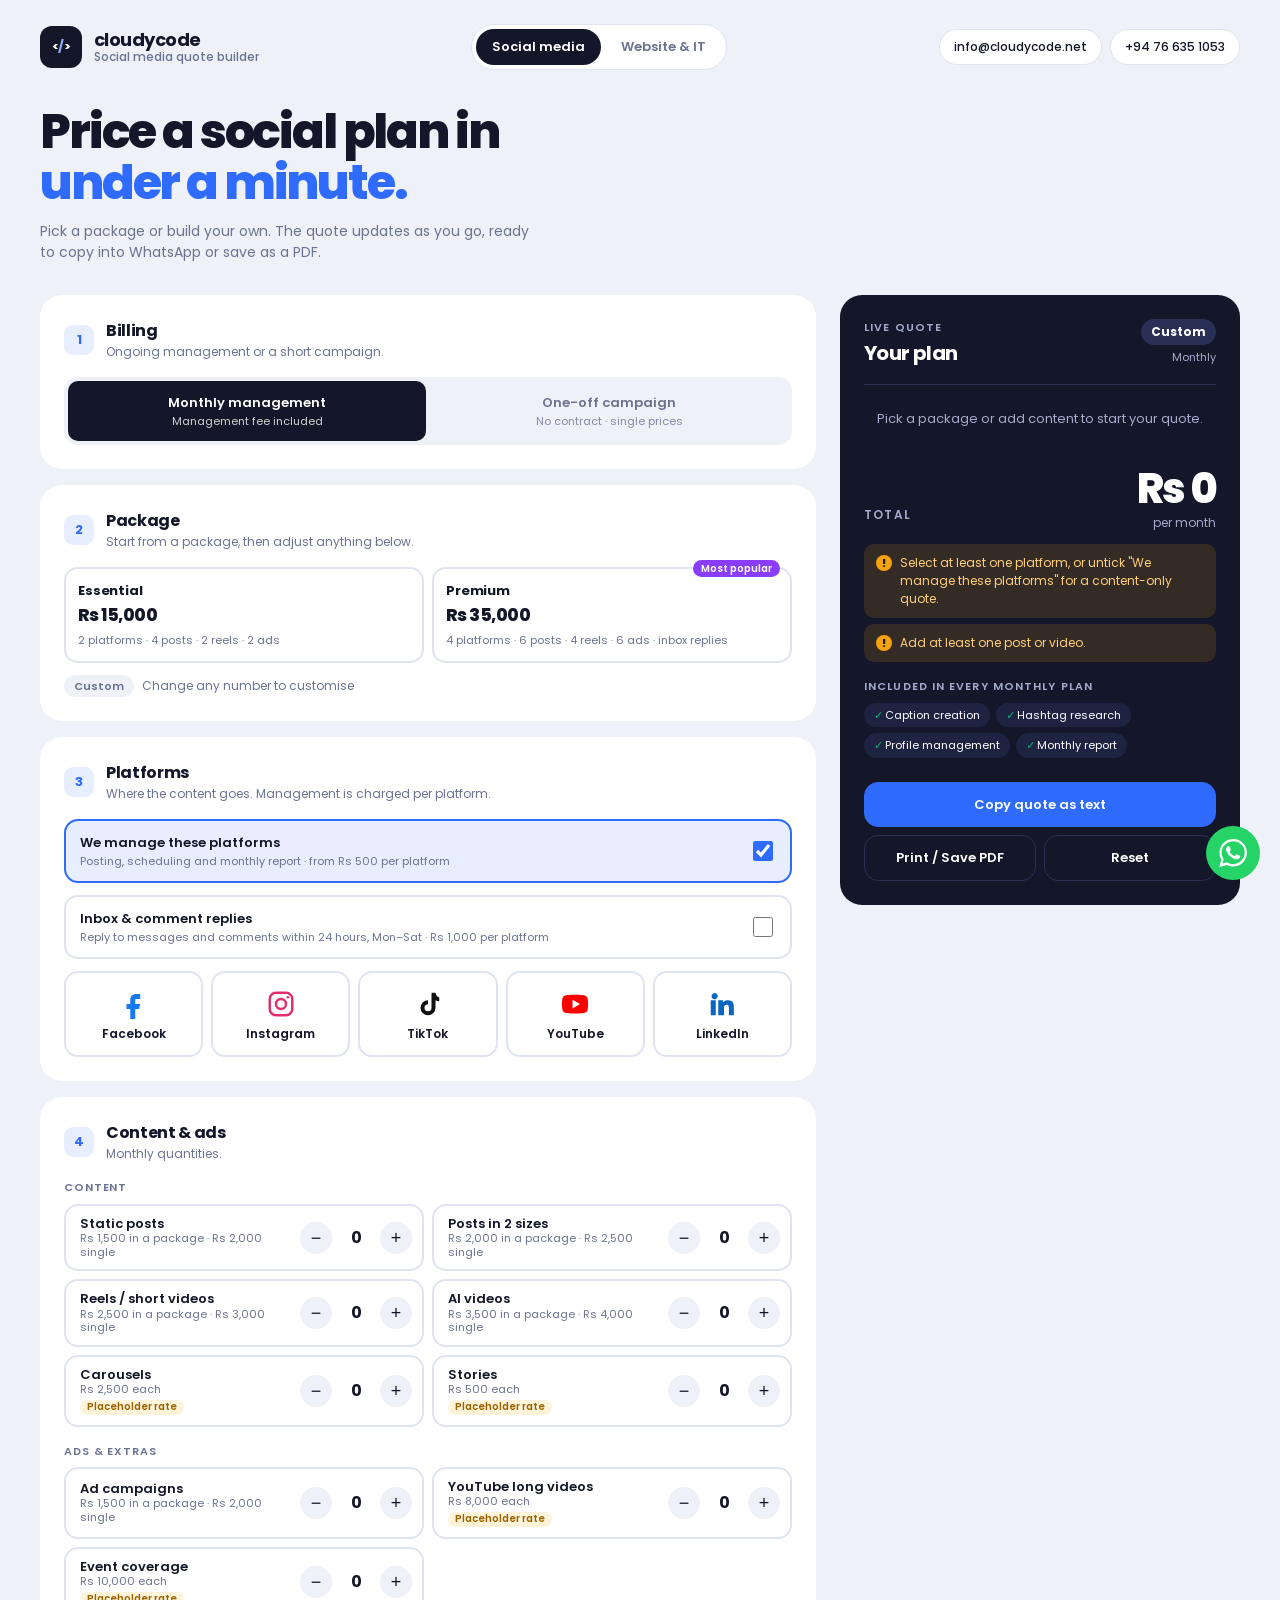
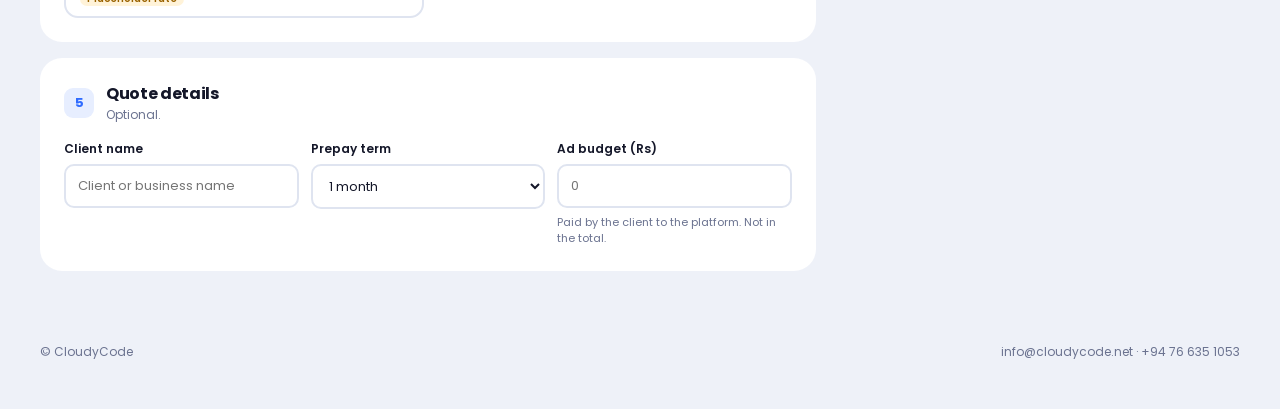
==== commit 67908500: "feat: new social media pricing model and website care options Social media (index.html): - Monthly u" ====
--- a/index.html
+++ b/index.html
@@ -25,7 +25,7 @@
         <div class="step-head"><span class="step-no">1</span><div class="grow"><h2>Billing</h2><p>Ongoing management or a short campaign.</p></div></div>
         <div class="mode" role="group" aria-label="Billing mode">
           <button type="button" data-mode="monthly" class="active" aria-pressed="true">Monthly management<small>Management fee included</small></button>
-          <button type="button" data-mode="oneoff" aria-pressed="false">One-off campaign<small>Single campaign · +20%</small></button>
+          <button type="button" data-mode="oneoff" aria-pressed="false">One-off campaign<small>No contract · single prices</small></button>
         </div>
       </section>
       <section class="step">
@@ -34,7 +34,9 @@
         <div class="plan-status" id="basedLabel" aria-live="polite"></div>
       </section>
       <section class="step">
-        <div class="step-head"><span class="step-no">3</span><div class="grow"><h2>Platforms</h2><p>Management is charged per platform.</p></div></div>
+        <div class="step-head"><span class="step-no">3</span><div class="grow"><h2>Platforms</h2><p>Where the content goes. Management is charged per platform.</p></div></div>
+        <label class="toggle" for="manageToggle" style="margin-bottom:12px"><span>We manage these platforms<small id="manageHint">Posting, scheduling and monthly report · from Rs 500 per platform</small></span><input type="checkbox" id="manageToggle" checked></label>
+        <label class="toggle" for="inboxToggle" style="margin-bottom:12px"><span>Inbox &amp; comment replies<small id="inboxHint">Reply to messages and comments within 24 hours, Mon–Sat · Rs 1,000 per platform</small></span><input type="checkbox" id="inboxToggle"></label>
         <div class="platforms" id="platforms"></div>
       </section>
       <section class="step">
@@ -71,9 +73,11 @@
     const CONFIG = {
       currency: "Rs",
       content: {
-        staticPost:      { label: "Static post",               price: 1000, desc: "Designed graphic post with caption and hashtags, sized for each platform." },
-        reel:            { label: "Reel / short video",         price: 2000, desc: "Short vertical video: editing, text captions, music and cover image." },
-        adCampaign:      { label: "Ad campaign setup & management", price: 2000, desc: "Audience targeting, ad creative set-up, budget pacing, monitoring and a results summary. Ad spend is not included." },
+        staticPost:      { label: "Static post",               price: 1500, singlePrice: 2000, desc: "Designed graphic post with caption and hashtags, sized for each platform." },
+        dualPost:        { label: "Post in 2 sizes",            price: 2000, singlePrice: 2500, desc: "One design adapted for Instagram (1080×1080 square) and Facebook (1200×630 landscape)." },
+        reel:            { label: "Reel / short video",         price: 2500, singlePrice: 3000, desc: "Short vertical video: editing, text captions, music and cover image." },
+        aiVideo:         { label: "AI video",                   price: 3500, singlePrice: 4000, desc: "AI-generated short video: script, generation, editing and captions." },
+        adCampaign:      { label: "Ad campaign setup & management", price: 1500, singlePrice: 2000, desc: "Audience targeting, ad creative set-up, budget pacing, monitoring and a results summary. Ad spend is not included." },
       },
       extras: {
         story:           { label: "Story design",               price: 500,  placeholder: true, desc: "Single story frame designed for Instagram / Facebook stories." },
@@ -83,19 +87,28 @@
       },
       platforms: {
         // `duties`: what we do on each platform, printed on the quote. Confirm wording with the team.
-        facebook:  { label: "Facebook",  duties: ["Posting and scheduling", "Captions and hashtags", "Comment replies", "Page info kept up to date"] },
-        instagram: { label: "Instagram", duties: ["Feed and reel posting", "Captions and hashtags", "Comment replies", "Profile grid kept consistent"] },
-        tiktok:    { label: "TikTok",    requiresVideo: true, duties: ["Video posting adapted for TikTok", "Trending sounds and hashtags", "Comment replies"] },
+        facebook:  { label: "Facebook",  duties: ["Posting and scheduling", "Captions and hashtags", "Page info kept up to date"] },
+        instagram: { label: "Instagram", duties: ["Feed and reel posting", "Captions and hashtags", "Profile grid kept consistent"] },
+        tiktok:    { label: "TikTok",    requiresVideo: true, duties: ["Video posting adapted for TikTok", "Trending sounds and hashtags"] },
         youtube:   { label: "YouTube",   requiresVideo: true, duties: ["Shorts and video uploads", "Titles, descriptions and tags", "Comment moderation"] },
-        linkedin:  { label: "LinkedIn",  duties: ["Company page posting", "Professional copy and hashtags", "Comment replies"] },
-      },
-      managementTiers: [
-        { maxPieces: 6,        feePerPlatform: 1500 },
-        { maxPieces: 12,       feePerPlatform: 4250 },
-        { maxPieces: 18,       feePerPlatform: 6500 },
-        { maxPieces: Infinity, feePerPlatform: 9000 },
-      ],
-      roundTo: 1000,
+        linkedin:  { label: "LinkedIn",  duties: ["Company page posting", "Professional copy and hashtags"] },
+      },
+      // Management fee per platform. Depends on the post type, not on how many pieces:
+      // normal posts = standard, any posts in 2 sizes = dualSize. Adding content never changes it.
+      // Monthly = package prices (client pays every month), any quantity. One-off = singlePrice (package + Rs 500).
+      // packageMinPosts / packageMinVideos = what the base management fee covers.
+      packageMinPosts: 4,
+      packageMinVideos: 2,
+      // Add-on on top of management, per platform per month.
+      inbox: { label: "Inbox & comment replies", price: 1000, singlePrice: 1500,
+               desc: "Reply to messages and comments within 24 hours (Mon–Sat) using client-approved answers. Sales leads and complaints passed to the client. Weekly summary." },
+      management: {
+        base: 500,          // per platform, covers up to 4 posts + 2 videos
+        singleExtra: 500,   // added to the base for single-price quotes (starts at Rs 1,000)
+        stepPieces: 2,      // every 2 extra posts/videos above 4 + 2 ...
+        stepAmount: 125,    // ... adds this per platform
+        maxExtra: 500,      // cap above base; posts in 2 sizes go straight to the cap
+      },
       prepayDiscounts: [
         { months: 1, pct: 0 },
         { months: 3, pct: 5 },
@@ -103,8 +116,6 @@
       ],
       upsellThresholdPct: 10,
 
-      // One-off campaigns: same management fee as monthly, plus this premium (no commitment, no recurring work).
-      oneOffPremiumPct: 20,
 
       // Printed quote. Confirm these with the team before sending to clients.
       quote: {
@@ -118,14 +129,8 @@
     };
 
     const PRESETS = [
-      { name:"Essential", platforms:["facebook","instagram"], posts:4, reels:2, ads:2 },
-      { name:"Essential Plus", platforms:["facebook","instagram"], posts:5, reels:3, ads:2 },
-      { name:"Growth", platforms:["facebook","instagram","tiktok"], posts:6, reels:3, ads:2 },
-      { name:"Premium", platforms:["facebook","instagram","tiktok"], posts:6, reels:4, ads:4 },
-      { name:"Premium Plus", platforms:["facebook","instagram","tiktok"], posts:10, reels:5, ads:4 },
-      { name:"Pro", platforms:["facebook","instagram","tiktok","youtube"], posts:10, reels:5, ads:4 },
-      { name:"Elite", platforms:["facebook","instagram","tiktok","youtube"], posts:12, reels:6, ads:5 },
-      { name:"Ultimate", platforms:["facebook","instagram","tiktok","youtube"], posts:15, reels:6, ads:6 },
+      { name:"Essential", platforms:["facebook","instagram"], posts:4, postsDual:0, reels:2, ads:2, inbox:false },
+      { name:"Premium", platforms:["facebook","instagram","tiktok","linkedin"], posts:6, postsDual:0, reels:4, ads:6, inbox:true },
     ];
     const ICONS = {
       facebook:'<svg viewBox="0 0 24 24" aria-hidden="true"><path fill="currentColor" d="M14 8h3V4h-3c-3.3 0-5 1.7-5 5v3H6v4h3v8h4v-8h3l1-4h-4V9c0-.7.3-1 1-1Z"/></svg>',
@@ -134,9 +139,9 @@
       youtube:'<svg viewBox="0 0 24 24" aria-hidden="true"><path fill="currentColor" d="M22 7.1a2.9 2.9 0 0 0-2-2C18.2 4.5 12 4.5 12 4.5s-6.2 0-8 .6a2.9 2.9 0 0 0-2 2A30 30 0 0 0 1.5 12 30 30 0 0 0 2 16.9a2.9 2.9 0 0 0 2 2c1.8.6 8 .6 8 .6s6.2 0 8-.6a2.9 2.9 0 0 0 2-2 30 30 0 0 0 .5-4.9 30 30 0 0 0-.5-4.9ZM10 15.5v-7l6 3.5-6 3.5Z"/></svg>',
       linkedin:'<svg viewBox="0 0 24 24" aria-hidden="true"><path fill="currentColor" d="M5 3.5A2.5 2.5 0 1 1 5 8a2.5 2.5 0 0 1 0-4.5ZM3 9h4v12H3V9Zm6 0h3.8v1.6h.1A4.2 4.2 0 0 1 16.7 9c4 0 4.8 2.5 4.8 5.8V21h-4v-5.5c0-1.3 0-3-1.8-3s-2.1 1.4-2.1 2.9V21H9V9Z"/></svg>'
     };
-    const LIMITS = { posts:[0,50], reels:[0,50], carousels:[0,50], stories:[0,50], ads:[0,10], youtubeLong:[0,50], eventCoverage:[0,50], adBudget:[0,10000000] };
-    const LABELS = { posts:'Static posts', reels:'Reels / short videos', carousels:'Carousels', stories:'Stories', ads:'Ad campaigns', youtubeLong:'YouTube long videos', eventCoverage:'Event coverage' };
-    const DEFAULT_STATE = () => ({ mode:'monthly', platforms:{facebook:false,instagram:false,tiktok:false,youtube:false,linkedin:false}, posts:0, reels:0, carousels:0, stories:0, ads:0, youtubeLong:0, eventCoverage:0, adBudget:0, prepayMonths:1, clientName:'', basedOn:null });
+    const LIMITS = { posts:[0,50], postsDual:[0,50], reels:[0,50], aiVideos:[0,50], carousels:[0,50], stories:[0,50], ads:[0,10], youtubeLong:[0,50], eventCoverage:[0,50], adBudget:[0,10000000] };
+    const LABELS = { posts:'Static posts', postsDual:'Posts in 2 sizes', reels:'Reels / short videos', aiVideos:'AI videos', carousels:'Carousels', stories:'Stories', ads:'Ad campaigns', youtubeLong:'YouTube long videos', eventCoverage:'Event coverage' };
+    const DEFAULT_STATE = () => ({ mode:'monthly', manage:true, inbox:false, platforms:{facebook:false,instagram:false,tiktok:false,youtube:false,linkedin:false}, posts:0, postsDual:0, reels:0, aiVideos:0, carousels:0, stories:0, ads:0, youtubeLong:0, eventCoverage:0, adBudget:0, prepayMonths:1, clientName:'', basedOn:null });
     const money = n => `${CONFIG.currency} ${Math.round(n).toLocaleString('en-US')}`;
     const clamp = (value, min, max) => { const n = Number(value); return Number.isFinite(n) ? Math.min(max, Math.max(min, n)) : 0; };
     const roundHalfUp = (value, unit) => Math.floor((value + Math.floor(unit / 2)) / unit) * unit;
@@ -146,39 +151,49 @@
     function calculate(input) {
       const state = normalizedState(input);
       const selected = Object.keys(CONFIG.platforms).filter(key => state.platforms[key]);
-      const contentCost = state.posts * CONFIG.content.staticPost.price + state.reels * CONFIG.content.reel.price + state.carousels * CONFIG.extras.carousel.price + state.stories * CONFIG.extras.story.price + state.youtubeLong * CONFIG.extras.youtubeLong.price;
-      const adCost = state.ads * CONFIG.content.adCampaign.price;
+      // Package prices when the quote covers at least one full package (extras on top stay at package price); single prices otherwise.
+      const postCount = state.posts + state.postsDual, videoCount = state.reels + state.aiVideos;
+      const inPackage = state.mode === 'monthly';
+      const extraPieces = Math.max(0, postCount - CONFIG.packageMinPosts) + Math.max(0, videoCount - CONFIG.packageMinVideos);
+      const rate = key => { const item = CONFIG.content[key]; return inPackage ? item.price : (item.singlePrice || item.price); };
+      const contentCost = state.posts * rate('staticPost') + state.postsDual * rate('dualPost') + state.reels * rate('reel') + state.aiVideos * rate('aiVideo') + state.carousels * CONFIG.extras.carousel.price + state.stories * CONFIG.extras.story.price + state.youtubeLong * CONFIG.extras.youtubeLong.price;
+      const adCost = state.ads * rate('adCampaign');
       const extrasCost = state.eventCoverage * CONFIG.extras.eventCoverage.price;
-      const pieces = state.posts + state.reels + state.carousels + state.youtubeLong;
-      const tier = CONFIG.managementTiers.find(item => pieces <= item.maxPieces) || CONFIG.managementTiers.at(-1);
+      const pieces = state.posts + state.postsDual + state.reels + state.aiVideos + state.carousels + state.youtubeLong;
       const monthly = state.mode === 'monthly';
-      const feePerPlatform = selected.length ? tier.feePerPlatform : 0;
+      const M = CONFIG.management;
+      const mgmtStep = state.postsDual > 0 ? M.maxExtra : Math.min(M.maxExtra, Math.floor(extraPieces / M.stepPieces) * M.stepAmount);
+      const feePerPlatform = state.manage && selected.length ? M.base + (inPackage ? 0 : M.singleExtra) + mgmtStep : 0;
       const mgmtFee = feePerPlatform * selected.length;
-      const subtotal = contentCost + adCost + extrasCost + mgmtFee;
-      const premium = monthly ? 0 : Math.round(subtotal * CONFIG.oneOffPremiumPct / 100);
-      const total = selected.length ? roundHalfUp(subtotal + premium, CONFIG.roundTo) : 0;
-      const rounding = selected.length ? total - subtotal - premium : 0;
+      const inboxPerPlatform = state.manage && state.inbox && selected.length ? (inPackage ? CONFIG.inbox.price : CONFIG.inbox.singlePrice) : 0;
+      const inboxFee = inboxPerPlatform * selected.length;
+      const subtotal = contentCost + adCost + extrasCost + mgmtFee + inboxFee;
+      const premium = 0; // one-off uses single prices instead of a % premium
+      const total = state.manage && !selected.length ? 0 : subtotal + premium; // no rounding
+      const rounding = 0;
       const discount = CONFIG.prepayDiscounts.find(item => item.months === state.prepayMonths) || CONFIG.prepayDiscounts[0];
-      const discounted = monthly ? Math.floor((total * (100 - discount.pct) + 5000) / 10000) * 100 : total;
+      const discounted = monthly ? Math.round(total * (100 - discount.pct) / 100) : total;
       const lines = [];
-      if (state.posts) lines.push(line('Static posts', state.posts, CONFIG.content.staticPost.price, state.posts * CONFIG.content.staticPost.price));
-      if (state.reels) lines.push(line('Reels / short videos', state.reels, CONFIG.content.reel.price, state.reels * CONFIG.content.reel.price));
+      if (state.posts) lines.push(line('Static posts', state.posts, rate('staticPost'), state.posts * rate('staticPost')));
+      if (state.postsDual) lines.push(line('Posts in 2 sizes', state.postsDual, rate('dualPost'), state.postsDual * rate('dualPost')));
+      if (state.reels) lines.push(line('Reels / short videos', state.reels, rate('reel'), state.reels * rate('reel')));
+      if (state.aiVideos) lines.push(line('AI videos', state.aiVideos, rate('aiVideo'), state.aiVideos * rate('aiVideo')));
       if (state.carousels) lines.push(line('Carousel posts', state.carousels, CONFIG.extras.carousel.price, state.carousels * CONFIG.extras.carousel.price));
       if (state.stories) lines.push(line('Story designs', state.stories, CONFIG.extras.story.price, state.stories * CONFIG.extras.story.price));
       if (state.youtubeLong) lines.push(line('YouTube long videos', state.youtubeLong, CONFIG.extras.youtubeLong.price, state.youtubeLong * CONFIG.extras.youtubeLong.price));
-      if (state.ads) lines.push(line('Ad campaign setup', state.ads, CONFIG.content.adCampaign.price, adCost));
+      if (state.ads) lines.push(line('Ad campaign setup', state.ads, rate('adCampaign'), adCost));
       if (state.eventCoverage) lines.push(line('Event coverage', state.eventCoverage, CONFIG.extras.eventCoverage.price, extrasCost));
-      if (selected.length) lines.push(line(monthly ? 'Platform management' : 'Campaign management', selected.length, feePerPlatform, mgmtFee));
-      if (premium) lines.push({...line(`One-off premium (${CONFIG.oneOffPremiumPct}%)`, 1, premium, premium), note:`${CONFIG.oneOffPremiumPct}% of ${money(subtotal)}`});
+      if (mgmtFee) lines.push(line(monthly ? 'Platform management' : 'Campaign management', selected.length, feePerPlatform, mgmtFee));
+      if (inboxFee) lines.push(line('Inbox & comment replies', selected.length, inboxPerPlatform, inboxFee));
       const warnings = [];
-      if (!selected.length) warnings.push('Select at least one platform.');
+      if (state.manage && !selected.length) warnings.push('Select at least one platform, or untick "We manage these platforms" for a content-only quote.');
       if (!pieces) warnings.push('Add at least one post or video.');
-      if (selected.some(key => CONFIG.platforms[key].requiresVideo) && state.reels + state.youtubeLong === 0) warnings.push('TikTok/YouTube need video content. Add at least 1 reel.');
-      if (state.ads > state.posts + state.reels + state.carousels + state.youtubeLong) warnings.push('More ad campaigns than content pieces. Each campaign needs a creative.');
-      if (selected.length && [6,12,18].includes(pieces)) { const next = {...state, posts:state.posts + 1}; const nextResult = calculate({...next, prepayMonths:1}); warnings.push(`Tier limit: one more piece moves management to the next tier (+${money(nextResult.total - total)}).`); }
+      if (selected.some(key => CONFIG.platforms[key].requiresVideo) && state.reels + state.aiVideos + state.youtubeLong === 0) warnings.push('TikTok/YouTube need video content. Add at least 1 reel.');
+      if (state.ads > state.posts + state.postsDual + state.reels + state.aiVideos + state.carousels + state.youtubeLong) warnings.push('More ad campaigns than content pieces. Each campaign needs a creative.');
       if ((state.stories && CONFIG.extras.story.placeholder) || (state.carousels && CONFIG.extras.carousel.placeholder) || (state.youtubeLong && CONFIG.extras.youtubeLong.placeholder) || (state.eventCoverage && CONFIG.extras.eventCoverage.placeholder)) warnings.push('Includes placeholder rates. Confirm before sending.');
-      const result = {lines, subtotal, premium, rounding, total, discounted, pieces, feePerPlatform, mgmtFee, warnings, upsell:null};
-      if (monthly && selected.length && !state._skipUpsell) result.upsell = findUpsell(state, result);
+      if (!inPackage && (postCount || videoCount || state.ads)) warnings.push('One-off campaign: everything is charged at single-item prices.');
+      const result = {inPackage, extraPieces, inboxPerPlatform, lines, subtotal, premium, rounding, total, discounted, pieces, feePerPlatform, mgmtFee, warnings, upsell:null};
+      if (monthly && state.manage && selected.length && !state._skipUpsell) result.upsell = findUpsell(state, result);
       return result;
     }
 
@@ -186,9 +201,9 @@
       const candidates = PRESETS.map((preset, index) => {
         const customPlatforms = Object.keys(state.platforms).filter(key => state.platforms[key]);
         if (!customPlatforms.filter(key => key !== 'linkedin').every(key => preset.platforms.includes(key))) return null;
-        if (preset.posts < state.posts || preset.reels < state.reels || preset.ads < state.ads) return null;
+        if (preset.posts + preset.postsDual < state.posts + state.postsDual || preset.reels < state.reels || preset.ads < state.ads) return null;
         if (presetMatches(preset, state)) return null;
-        const presetState = {...state, _skipUpsell:true, platforms:Object.fromEntries(Object.keys(CONFIG.platforms).map(key => [key, preset.platforms.includes(key) || (key === 'linkedin' && state.platforms.linkedin)])), posts:preset.posts, reels:preset.reels, ads:preset.ads, basedOn:preset.name, prepayMonths:1};
+        const presetState = {...state, _skipUpsell:true, platforms:Object.fromEntries(Object.keys(CONFIG.platforms).map(key => [key, preset.platforms.includes(key) || (key === 'linkedin' && state.platforms.linkedin)])), posts:preset.posts, postsDual:preset.postsDual, reels:preset.reels, ads:preset.ads, inbox:!!preset.inbox || !!state.inbox, basedOn:preset.name, prepayMonths:1};
         const presetResult = calculate(presetState);
         if (presetResult.pieces < result.pieces || presetResult.total > result.total * (100 + CONFIG.upsellThresholdPct) / 100) return null;
         return {index, preset, presetResult};
@@ -197,18 +212,19 @@
       const chosen = candidates[0];
       const delta = chosen.presetResult.total - result.total;
       const extras = [];
-      if (chosen.preset.posts > state.posts) extras.push(`+${chosen.preset.posts - state.posts} post${chosen.preset.posts - state.posts > 1 ? 's':''}`);
+      const morePosts = chosen.preset.posts + chosen.preset.postsDual - state.posts - state.postsDual; if (morePosts > 0) extras.push(`+${morePosts} post${morePosts > 1 ? 's':''}`); if (chosen.preset.postsDual > state.postsDual) extras.push('posts in 2 sizes');
       if (chosen.preset.reels > state.reels) extras.push(`+${chosen.preset.reels - state.reels} reel${chosen.preset.reels - state.reels > 1 ? 's':''}`);
       if (chosen.preset.ads > state.ads) extras.push(`+${chosen.preset.ads - state.ads} ad campaign${chosen.preset.ads - state.ads > 1 ? 's':''}`);
       return {name:chosen.preset.name, total:chosen.presetResult.total, delta, extras, presetIndex:chosen.index};
     }
     function selectedPlatformAllowed(key, platforms) { return !platforms[key] || key === 'linkedin'; }
     // Exact package match on core platforms (LinkedIn ignored) + posts, reels, ads.
-    function presetMatches(preset, s) { const core = Object.keys(CONFIG.platforms).filter(key => key !== 'linkedin'); return core.every(key => !!(s.platforms || {})[key] === preset.platforms.includes(key)) && preset.posts === Number(s.posts || 0) && preset.reels === Number(s.reels || 0) && preset.ads === Number(s.ads || 0); }
+    function presetMatches(preset, s) { if (s.manage === false || !!s.inbox !== !!preset.inbox) return false; const core = Object.keys(CONFIG.platforms).filter(key => key !== 'linkedin' || preset.platforms.includes('linkedin')); return core.every(key => !!(s.platforms || {})[key] === preset.platforms.includes(key)) && preset.posts === Number(s.posts || 0) && preset.postsDual === Number(s.postsDual || 0) && preset.reels === Number(s.reels || 0) && preset.ads === Number(s.ads || 0); }
     function matchPreset(s) { return PRESETS.findIndex(preset => presetMatches(preset, s)); }
     function planLabel(s) {
+      if (s.manage === false) return 'Content only';
       const index = matchPreset(s);
-      if (index >= 0) { const addOns = []; if (s.platforms.linkedin) addOns.push('LinkedIn'); if (s.carousels || s.stories || s.youtubeLong || s.eventCoverage) addOns.push('extras'); return `${PRESETS[index].name}${addOns.length ? ` + ${addOns.join(' + ')}` : ''}`; }
+      if (index >= 0) { const addOns = []; if (s.platforms.linkedin && !PRESETS[index].platforms.includes('linkedin')) addOns.push('LinkedIn'); if (s.inbox && !PRESETS[index].inbox) addOns.push('inbox replies'); if (s.aiVideos || s.carousels || s.stories || s.youtubeLong || s.eventCoverage) addOns.push('extras'); return `${PRESETS[index].name}${addOns.length ? ` + ${addOns.join(' + ')}` : ''}`; }
       return s.basedOn ? `Custom (based on ${s.basedOn})` : 'Custom';
     }
 
@@ -217,7 +233,7 @@
     const $ = id => document.getElementById(id);
     const el = (tag, text, className) => { const node = document.createElement(tag); if (text !== undefined) node.textContent = text; if (className) node.className = className; return node; };
     const TICK = '<svg viewBox="0 0 12 12" aria-hidden="true"><path d="M2.5 6.2 5 8.6l4.5-5" fill="none" stroke="currentColor" stroke-width="2" stroke-linecap="round" stroke-linejoin="round"/></svg>';
-    const RATES = { posts:CONFIG.content.staticPost, reels:CONFIG.content.reel, ads:CONFIG.content.adCampaign, carousels:CONFIG.extras.carousel, stories:CONFIG.extras.story, youtubeLong:CONFIG.extras.youtubeLong, eventCoverage:CONFIG.extras.eventCoverage };
+    const RATES = { posts:CONFIG.content.staticPost, postsDual:CONFIG.content.dualPost, reels:CONFIG.content.reel, aiVideos:CONFIG.content.aiVideo, ads:CONFIG.content.adCampaign, carousels:CONFIG.extras.carousel, stories:CONFIG.extras.story, youtubeLong:CONFIG.extras.youtubeLong, eventCoverage:CONFIG.extras.eventCoverage };
     let shownTotal = 0, totalFrame = null;
     function animateTotal(target) {
       const node = $('quoteTotal'); cancelAnimationFrame(totalFrame);
@@ -243,7 +259,7 @@
       $('budgetOutput').replaceChildren(); if (state.adBudget > 0) { const box = el('div', undefined, 'budget'); box.append(el('strong','Ad budget (not included)'), el('span', `${money(state.adBudget)} paid by client directly to the platform`)); $('budgetOutput').append(box); }
       const warningBox = $('warnings'); warningBox.replaceChildren(); result.warnings.forEach(warning => warningBox.append(el('div', warning, 'warning')));
       $('upsellOutput').replaceChildren(); if (result.upsell) { const box = el('div', undefined, 'upsell'); const msg = result.upsell.delta <= 0 ? `${result.upsell.name} gives you more for the same price.` : `For ${money(result.upsell.delta)} more you get the ${result.upsell.name} package${result.upsell.extras.length ? `: ${result.upsell.extras.join(', ')}` : '.'}`; box.append(el('small','Better value'), el('strong', msg)); const button = el('button','Load package'); button.type='button'; button.addEventListener('click', () => applyPreset(result.upsell.presetIndex, true)); box.append(button); $('upsellOutput').append(box); }
-      $('included').hidden = state.mode !== 'monthly';
+      $('included').hidden = state.mode !== 'monthly' || !state.manage; $('manageToggle').checked = state.manage; $('inboxToggle').checked = !!state.inbox; $('inboxToggle').disabled = !state.manage; $('inboxToggle').closest('.toggle').style.opacity = state.manage ? '' : '.5'; document.getElementById('platforms').classList.toggle('content-only', !state.manage);
       $('prepayField').hidden = state.mode !== 'monthly';
     }
     function buildPrintView(result) {
@@ -276,17 +292,18 @@
       const table = el('table', undefined, 'pv-table'); const thead = el('thead'); const hr = el('tr');
       ['Item', 'Qty', 'Rate', 'Amount'].forEach((h, i) => hr.append(cell('th', h, i ? 'num' : ''))); thead.append(hr); table.append(thead);
       const tbody = el('tbody');
-      const descFor = label => { const all = {...CONFIG.content, ...CONFIG.extras}; const map = {'Static posts':'staticPost','Reels / short videos':'reel','Carousel posts':'carousel','Story designs':'story','YouTube long videos':'youtubeLong','Ad campaign setup':'adCampaign','Event coverage':'eventCoverage'}; const item = all[map[label]]; return item ? `${item.desc || ''}${item.placeholder ? ' (Rate to be confirmed.)' : ''}` : ''; };
+      const descFor = label => { const all = {...CONFIG.content, ...CONFIG.extras}; const map = {'Static posts':'staticPost','Posts in 2 sizes':'dualPost','Reels / short videos':'reel','AI videos':'aiVideo','Carousel posts':'carousel','Story designs':'story','YouTube long videos':'youtubeLong','Ad campaign setup':'adCampaign','Event coverage':'eventCoverage'}; const item = all[map[label]]; return item ? `${item.desc || ''}${item.placeholder ? ' (Rate to be confirmed.)' : ''}` : ''; };
       result.lines.forEach(item => {
         const tr = el('tr'); const name = el('td'); name.append(el('strong', item.label));
         let desc = descFor(item.label);
-        if (/management/i.test(item.label)) desc = `${item.quantity} platform${item.quantity > 1 ? 's' : ''} × ${money(item.rate)}. Rate set by monthly volume (${result.pieces} pieces). See breakdown below.`;
+        if (/management/i.test(item.label)) desc = `${item.quantity} platform${item.quantity > 1 ? 's' : ''} × ${money(item.rate)}. ${state.postsDual > 0 ? 'Top rate because posts are made in 2 sizes.' : result.extraPieces >= CONFIG.management.stepPieces ? `Includes +${money(Math.min(CONFIG.management.maxExtra, Math.floor(result.extraPieces / CONFIG.management.stepPieces) * CONFIG.management.stepAmount))} for ${result.extraPieces} pieces above ${CONFIG.packageMinPosts} posts + ${CONFIG.packageMinVideos} videos.` : 'Base rate.'}${result.inPackage ? '' : ' One-off rate.'} See breakdown below.`;
+        if (item.label === 'Inbox & comment replies') desc = CONFIG.inbox.desc;
         if (item.note) desc = `${item.note}. Covers short-term planning and coordination with no ongoing commitment.`;
         if (desc) name.append(el('div', desc, 'pv-desc'));
         tr.append(name, cell('td', item.note ? '—' : String(item.quantity), 'num'), cell('td', item.note ? '—' : money(item.rate), 'num'), cell('td', money(item.amount), 'num'));
         tbody.append(tr);
       });
-      if (result.rounding) { const tr = el('tr', undefined, 'pv-muted'); tr.append(cell('td', `Rounding to the nearest ${money(CONFIG.roundTo)}`), cell('td', ''), cell('td', ''), cell('td', `${result.rounding > 0 ? '+' : ''}${money(result.rounding)}`, 'num')); tbody.append(tr); }
+      if (result.rounding) { const tr = el('tr', undefined, 'pv-muted'); tr.append(cell('td', 'Rounding'), cell('td', ''), cell('td', ''), cell('td', `${result.rounding > 0 ? '+' : ''}${money(result.rounding)}`, 'num')); tbody.append(tr); }
       table.append(tbody);
       const tfoot = el('tfoot'); const fr = el('tr'); fr.append(cell('td', 'Total'), cell('td', ''), cell('td', ''), cell('td', `${money(result.total)}${per}`, 'num')); tfoot.append(fr); table.append(tfoot);
       charges.append(table);
@@ -294,18 +311,18 @@
       if (state.adBudget > 0) charges.append(el('p', `Suggested ad budget: ${money(state.adBudget)}, paid by the client directly to the platform. Not included in the total above.`, 'pv-callout pv-callout-alt'));
 
       // Per platform
-      if (selected.length) {
+      if (state.manage && selected.length) {
         const plat = section('What we do on each platform', `Content is created once and adapted for every platform below. Management is charged per platform because each one is posted, monitored and replied to separately.`);
         const grid = el('div', undefined, 'pv-platforms');
-        const videoCount = state.reels + state.youtubeLong;
+        const videoCount = state.reels + state.aiVideos + state.youtubeLong;
         selected.forEach(key => {
           const p = CONFIG.platforms[key]; const card = el('div', undefined, 'pv-plat');
-          const top = el('div', undefined, 'pv-plat-top'); top.append(el('strong', p.label), el('span', `${money(result.feePerPlatform)}${per}`)); card.append(top);
+          const top = el('div', undefined, 'pv-plat-top'); top.append(el('strong', p.label), el('span', `${money(result.feePerPlatform + result.inboxPerPlatform)}${per}`)); card.append(top);
           const parts = [];
-          if (p.requiresVideo) { if (state.reels) parts.push(`${state.reels} ${key === 'youtube' ? 'Shorts' : 'videos'}`); if (key === 'youtube' && state.youtubeLong) parts.push(`${state.youtubeLong} long video${state.youtubeLong > 1 ? 's' : ''}`); }
-          else { if (state.posts) parts.push(`${state.posts} post${state.posts > 1 ? 's' : ''}`); if (state.reels) parts.push(`${state.reels} reel${state.reels > 1 ? 's' : ''}`); if (state.carousels) parts.push(`${state.carousels} carousel${state.carousels > 1 ? 's' : ''}`); if (state.stories && key !== 'linkedin') parts.push(`${state.stories} stor${state.stories > 1 ? 'ies' : 'y'}`); }
+          if (p.requiresVideo) { if (state.reels) parts.push(`${state.reels} ${key === 'youtube' ? 'Shorts' : 'videos'}`); if (state.aiVideos) parts.push(`${state.aiVideos} AI video${state.aiVideos > 1 ? 's' : ''}`); if (key === 'youtube' && state.youtubeLong) parts.push(`${state.youtubeLong} long video${state.youtubeLong > 1 ? 's' : ''}`); }
+          else { if (state.posts) parts.push(`${state.posts} post${state.posts > 1 ? 's' : ''}`); if (state.postsDual) parts.push(`${state.postsDual} post${state.postsDual > 1 ? 's' : ''} (sized for this platform)`); if (state.reels) parts.push(`${state.reels} reel${state.reels > 1 ? 's' : ''}`); if (state.aiVideos) parts.push(`${state.aiVideos} AI video${state.aiVideos > 1 ? 's' : ''}`); if (state.carousels) parts.push(`${state.carousels} carousel${state.carousels > 1 ? 's' : ''}`); if (state.stories && key !== 'linkedin') parts.push(`${state.stories} stor${state.stories > 1 ? 'ies' : 'y'}`); }
           card.append(el('div', parts.length ? `Content${monthly ? ' per month' : ''}: ${parts.join(', ')}` : (p.requiresVideo && !videoCount ? 'Needs video content' : 'No content selected'), 'pv-plat-content'));
-          const ul = el('ul'); (p.duties || []).forEach(d => ul.append(el('li', d))); card.append(ul);
+          const ul = el('ul'); (p.duties || []).forEach(d => ul.append(el('li', d))); if (state.inbox) ul.append(el('li', 'Inbox and comment replies within 24 hours')); card.append(ul);
           grid.append(card);
         });
         plat.append(grid);
@@ -316,17 +333,20 @@
       const steps = el('ol', undefined, 'pv-steps');
       steps.append(el('li', 'Content: each post, reel or extra is charged once at the rates above, however many platforms it goes to.'));
       if (state.ads) steps.append(el('li', `Ad campaigns: ${money(CONFIG.content.adCampaign.price)} per campaign covers set-up and management. The ad budget itself is separate.`));
-      steps.append(el('li', `Platform management: a fee per platform, based on how many pieces we publish ${monthly ? 'each month' : 'in the campaign'}. More content means more posting, monitoring and replies.`));
-      if (!monthly) steps.append(el('li', `One-off premium: ${CONFIG.oneOffPremiumPct}% on top, because one-off campaigns need set-up and planning without a monthly commitment.`));
-      steps.append(el('li', `The total is rounded to the nearest ${money(CONFIG.roundTo)}.`));
+      if (state.manage) steps.append(el('li', `Platform management: from ${money(CONFIG.management.base)} per platform for up to ${CONFIG.packageMinPosts} posts + ${CONFIG.packageMinVideos} videos, plus ${money(CONFIG.management.stepAmount)} for every ${CONFIG.management.stepPieces} extra posts or videos, up to ${money(CONFIG.management.base + CONFIG.management.maxExtra)}. Posts in 2 sizes use the top rate. One-off campaigns add ${money(CONFIG.management.singleExtra)}.`));
+      if (!monthly) steps.append(el('li', 'One-off campaign: charged at single-item prices, because there is no monthly commitment.'));
       how.append(steps);
-      const tiers = el('table', undefined, 'pv-table pv-tiers'); const th = el('tr'); ['Pieces per ' + (monthly ? 'month' : 'campaign'), 'Fee per platform'].forEach((h, i) => th.append(cell('th', h, i ? 'num' : ''))); const tt = el('thead'); tt.append(th); tiers.append(tt);
-      const tb = el('tbody'); let prev = 0;
-      CONFIG.managementTiers.forEach(tier => { const range = tier.maxPieces === Infinity ? `${prev + 1} or more` : `${prev ? prev + 1 : 1}–${tier.maxPieces}`; const current = result.pieces > prev && result.pieces <= tier.maxPieces; const tr = el('tr', undefined, current ? 'pv-current' : ''); tr.append(cell('td', current ? `${range}  ← your plan (${result.pieces})` : range), cell('td', money(tier.feePerPlatform), 'num')); tb.append(tr); prev = tier.maxPieces; });
+      if (state.manage) {
+      const tiers = el('table', undefined, 'pv-table pv-tiers'); const th = el('tr'); ['Content per month', `Per platform${result.inPackage ? '' : ' (one-off)'}`].forEach((h, i) => th.append(cell('th', h, i ? 'num' : ''))); const tt = el('thead'); tt.append(th); tiers.append(tt);
+      const tb = el('tbody');
+      const M2 = CONFIG.management, add = result.inPackage ? 0 : M2.singleExtra, steps2 = M2.maxExtra / M2.stepAmount;
+      const curStep = state.postsDual > 0 ? steps2 : Math.min(steps2, Math.floor(result.extraPieces / M2.stepPieces));
+      for (let i = 0; i <= steps2; i++) { const label = i === 0 ? `Up to ${CONFIG.packageMinPosts} posts + ${CONFIG.packageMinVideos} videos` : i === steps2 ? `${i * M2.stepPieces}+ extra pieces, or posts in 2 sizes` : `${i * M2.stepPieces}–${i * M2.stepPieces + M2.stepPieces - 1} extra pieces`; const current = i === curStep; const tr = el('tr', undefined, current ? 'pv-current' : ''); tr.append(cell('td', current ? `${label}  ← your plan` : label), cell('td', money(M2.base + add + i * M2.stepAmount), 'num')); tb.append(tr); }
       tiers.append(tb); how.append(tiers);
+      }
 
       // Included + notes
-      if (monthly) { const inc = section('Included in every monthly plan'); const ul = el('ul', undefined, 'pv-included'); ['Caption creation', 'Hashtag research', 'Profile management', 'Monthly performance report'].forEach(t => ul.append(el('li', t))); inc.append(ul); }
+      if (monthly && state.manage) { const inc = section('Included in every monthly plan'); const ul = el('ul', undefined, 'pv-included'); ['Caption creation', 'Hashtag research', 'Profile management', 'Monthly performance report'].forEach(t => ul.append(el('li', t))); inc.append(ul); }
       const notes = section('Notes'); const nl = el('ul', undefined, 'pv-notes');
       [`This quote is valid until ${fmtDate(validUntil)}.`, ...CONFIG.quote.notes, ...(result.warnings.some(w => w.includes('placeholder')) ? ['Some rates marked "to be confirmed" may change before work starts.'] : [])].forEach(t => nl.append(el('li', t)));
       notes.append(nl);
@@ -334,22 +354,38 @@
       const foot = el('div', undefined, 'pv-foot'); foot.append(el('strong', 'CloudyCode'), el('span', 'info@cloudycode.net · +94 76 635 1053 · WhatsApp +94 76 635 1053')); view.append(foot);
       return view;
     }
-    function renderPresetButtons() { const wrap = $('presets'); wrap.replaceChildren(); PRESETS.forEach((preset,index) => { const button = el('button', undefined, 'preset'); button.type='button'; const price = calculate({...state, ...presetState(preset), linkedin:false}).total; const meta = `${preset.platforms.length} platforms · ${preset.posts}P ${preset.reels}R · ${preset.ads} ads`; button.append(el('span',preset.name,'p-name'), el('span',money(price),'p-price num'), el('span',meta,'p-meta')); if (preset.name === 'Premium') button.append(el('span','Most popular','p-tag')); const check = el('span',undefined,'p-check'); check.innerHTML = TICK; button.append(check); button.setAttribute('aria-label', `${preset.name} package, ${money(price)}, ${meta}`); button.addEventListener('click', () => applyPreset(index)); wrap.append(button); }); }
-    function presetState(preset) { return {platforms:Object.fromEntries(Object.keys(CONFIG.platforms).map(key => [key,preset.platforms.includes(key)])),posts:preset.posts,reels:preset.reels,ads:preset.ads,carousels:0,stories:0,youtubeLong:0,eventCoverage:0}; }
-    function applyPreset(index, keepExtras) { const preset = PRESETS[index]; const extras = keepExtras ? {carousels:state.carousels,stories:state.stories,youtubeLong:state.youtubeLong,eventCoverage:state.eventCoverage,adBudget:state.adBudget} : {}; state = {...state, ...presetState(preset), ...extras, basedOn:preset.name}; syncInputs(); update(); }
-    function makeStepper(key, max) { const row = el('div', undefined, 'step-row'); const label = el('label', LABELS[key]); label.htmlFor = `${key}Input`; const rate = RATES[key]; if (rate) { label.append(el('small', `${money(rate.price)} each`)); if (rate.placeholder) label.append(el('span','Placeholder rate','badge')); } const stepper = el('div', undefined, 'stepper'); const minus = el('button','−'); minus.type='button'; minus.setAttribute('aria-label',`Decrease ${LABELS[key]}`); const input = document.createElement('input'); input.id=`${key}Input`; input.type='number'; input.min='0'; input.max=String(max); input.value='0'; input.setAttribute('aria-label',LABELS[key]); const plus = el('button','+'); plus.type='button'; plus.setAttribute('aria-label',`Increase ${LABELS[key]}`); const change = value => { state[key] = clamp(value,0,max); input.value=String(state[key]); state.basedOn=null; update(); }; minus.addEventListener('click', () => change(state[key]-1)); plus.addEventListener('click', () => change(state[key]+1)); input.addEventListener('input', () => change(input.value)); stepper.append(minus,input,plus); row.append(label,stepper); return row; }
-    function buildInputs() { Object.entries({posts:50,reels:50,carousels:50,stories:50}).forEach(([key,max]) => $('contentFields').append(makeStepper(key,max))); Object.entries({ads:10,youtubeLong:50,eventCoverage:50}).forEach(([key,max]) => $('extraFields').append(makeStepper(key,max))); Object.entries(CONFIG.platforms).forEach(([key,platform]) => { const label = el('label',undefined,'check'); label.dataset.platform = key; const input = document.createElement('input'); input.type='checkbox'; input.id=`platform-${key}`; input.addEventListener('change', () => { state.platforms[key]=input.checked; state.basedOn=null; update(); }); label.htmlFor=input.id; label.append(input); const icon = document.createElement('span'); icon.className='icon'; icon.append(document.createRange().createContextualFragment(ICONS[key])); const tick = el('span',undefined,'tick'); tick.innerHTML = TICK; label.append(icon,el('span',platform.label),tick); $('platforms').append(label); }); }
+    function renderPresetButtons() { const wrap = $('presets'); wrap.replaceChildren(); PRESETS.forEach((preset,index) => { const button = el('button', undefined, 'preset'); button.type='button'; const price = calculate({...state, ...presetState(preset), linkedin:false}).total; const meta = `${preset.platforms.length} platforms · ${preset.posts ? preset.posts + ' posts' : preset.postsDual + ' posts (2 sizes)'} · ${preset.reels} reels · ${preset.ads} ads${preset.inbox ? ' · inbox replies' : ''}`; button.append(el('span',preset.name,'p-name'), el('span',money(price),'p-price num'), el('span',meta,'p-meta')); if (preset.name === 'Premium') button.append(el('span','Most popular','p-tag')); const check = el('span',undefined,'p-check'); check.innerHTML = TICK; button.append(check); button.setAttribute('aria-label', `${preset.name} package, ${money(price)}, ${meta}`); button.addEventListener('click', () => applyPreset(index)); wrap.append(button); }); }
+    function presetState(preset) { return {manage:true, inbox:!!preset.inbox, platforms:Object.fromEntries(Object.keys(CONFIG.platforms).map(key => [key,preset.platforms.includes(key)])),posts:preset.posts,postsDual:preset.postsDual,reels:preset.reels,ads:preset.ads,aiVideos:0,carousels:0,stories:0,youtubeLong:0,eventCoverage:0}; }
+    function applyPreset(index, keepExtras) { const preset = PRESETS[index]; const extras = keepExtras ? {aiVideos:state.aiVideos,carousels:state.carousels,stories:state.stories,youtubeLong:state.youtubeLong,eventCoverage:state.eventCoverage,adBudget:state.adBudget} : {}; state = {...state, ...presetState(preset), ...extras, basedOn:preset.name}; syncInputs(); update(); }
+    function makeStepper(key, max) { const row = el('div', undefined, 'step-row'); const label = el('label', LABELS[key]); label.htmlFor = `${key}Input`; const rate = RATES[key]; if (rate) { label.append(el('small', rate.singlePrice ? `${money(rate.price)} in a package · ${money(rate.singlePrice)} single` : `${money(rate.price)} each`)); if (rate.placeholder) label.append(el('span','Placeholder rate','badge')); } const stepper = el('div', undefined, 'stepper'); const minus = el('button','−'); minus.type='button'; minus.setAttribute('aria-label',`Decrease ${LABELS[key]}`); const input = document.createElement('input'); input.id=`${key}Input`; input.type='number'; input.min='0'; input.max=String(max); input.value='0'; input.setAttribute('aria-label',LABELS[key]); const plus = el('button','+'); plus.type='button'; plus.setAttribute('aria-label',`Increase ${LABELS[key]}`); const change = value => { state[key] = clamp(value,0,max); input.value=String(state[key]); state.basedOn=null; update(); }; minus.addEventListener('click', () => change(state[key]-1)); plus.addEventListener('click', () => change(state[key]+1)); input.addEventListener('input', () => change(input.value)); stepper.append(minus,input,plus); row.append(label,stepper); return row; }
+    function buildInputs() { Object.entries({posts:50,postsDual:50,reels:50,aiVideos:50,carousels:50,stories:50}).forEach(([key,max]) => $('contentFields').append(makeStepper(key,max))); Object.entries({ads:10,youtubeLong:50,eventCoverage:50}).forEach(([key,max]) => $('extraFields').append(makeStepper(key,max))); Object.entries(CONFIG.platforms).forEach(([key,platform]) => { const label = el('label',undefined,'check'); label.dataset.platform = key; const input = document.createElement('input'); input.type='checkbox'; input.id=`platform-${key}`; input.addEventListener('change', () => { state.platforms[key]=input.checked; state.basedOn=null; update(); }); label.htmlFor=input.id; label.append(input); const icon = document.createElement('span'); icon.className='icon'; icon.append(document.createRange().createContextualFragment(ICONS[key])); const tick = el('span',undefined,'tick'); tick.innerHTML = TICK; label.append(icon,el('span',platform.label),tick); $('platforms').append(label); }); }
     function syncInputs() { Object.keys(CONFIG.platforms).forEach(key => { const input=$(`platform-${key}`); if(input) input.checked=!!state.platforms[key]; }); Object.keys(LIMITS).forEach(key => { const input=$(`${key}Input`) || $(key === 'adBudget' ? 'adBudget' : ''); if(input) input.value=String(state[key]); }); $('adBudget').value=String(state.adBudget || ''); $('prepayMonths').value=String(state.prepayMonths); $('clientName').value=state.clientName; document.querySelectorAll('[data-mode]').forEach(button => button.classList.toggle('active',button.dataset.mode===state.mode)); }
     function update() { state = normalizedState(state); render(calculate(state)); renderPresetButtons(); const index = matchPreset(state); const chip = el('span', index >= 0 ? `✓ ${planLabel(state)}` : planLabel(state), `chip ${index >= 0 ? 'match' : 'custom'}`); $('basedLabel').replaceChildren(chip, el('span', index >= 0 ? 'Matches a standard package' : 'Change any number to customise')); document.querySelectorAll('.step-row').forEach(row => { const input = row.querySelector('input'); row.classList.toggle('on', Number(input.value) > 0); }); document.querySelectorAll('[data-mode]').forEach(button => { const on = button.dataset.mode === state.mode; button.classList.toggle('active', on); button.setAttribute('aria-pressed', String(on)); }); document.querySelectorAll('#presets .preset').forEach((button, i) => { button.classList.toggle('active', i === index); button.setAttribute('aria-pressed', String(i === index)); }); }
-    function copyQuote() { const platforms=Object.keys(CONFIG.platforms).filter(key=>state.platforms[key]).map(key=>CONFIG.platforms[key].label).join(', ') || 'None'; const parts=['CloudyCode – Social Media Quote',`Client: ${state.clientName || '—'}`,`Plan: ${planLabel(state)} ·${state.mode === 'monthly' ? 'Monthly' : 'One-off'}`,'',`Platforms: ${platforms}`]; lastResult.lines.forEach(item => parts.push(item.note ? `${item.label} ........ ${money(item.amount)}` : `${item.quantity} ${item.label.toLowerCase()} × ${money(item.rate)} ........ ${money(item.amount)}`)); if(lastResult.rounding) parts.push(`Rounding ${'.'.repeat(27)} ${money(lastResult.rounding)}`); parts.push(`TOTAL ${'.'.repeat(29)} ${money(lastResult.total)}${state.mode === 'monthly' ? ' / month' : ''}`); if(state.mode === 'monthly') parts.push('','Included: caption creation, hashtag research, profile management, monthly report'); if(state.adBudget>0) parts.push(`Ad budget (paid directly to the platform, not included): ${money(state.adBudget)}`); parts.push('','info@cloudycode.net · +94 76 635 1053'); navigator.clipboard?.writeText(parts.join('\n')).then(()=>{ $('copyButton').textContent='Copied ✓'; $('copyButton').classList.add('done'); setTimeout(()=>{$('copyButton').textContent='Copy quote as text'; $('copyButton').classList.remove('done');},1600); }); }
+    function copyQuote() { const platforms=Object.keys(CONFIG.platforms).filter(key=>state.platforms[key]).map(key=>CONFIG.platforms[key].label).join(', ') || 'None'; const parts=['CloudyCode – Social Media Quote',`Client: ${state.clientName || '—'}`,`Plan: ${planLabel(state)} ·${state.mode === 'monthly' ? 'Monthly' : 'One-off'}`,'',`Platforms: ${platforms}`]; lastResult.lines.forEach(item => parts.push(item.note ? `${item.label} ........ ${money(item.amount)}` : `${item.quantity} ${item.label.toLowerCase()} × ${money(item.rate)} ........ ${money(item.amount)}`)); if(lastResult.rounding) parts.push(`Rounding ${'.'.repeat(27)} ${money(lastResult.rounding)}`); parts.push(`TOTAL ${'.'.repeat(29)} ${money(lastResult.total)}${state.mode === 'monthly' ? ' / month' : ''}`); if(state.mode === 'monthly' && state.manage) parts.push('','Included: caption creation, hashtag research, profile management, monthly report'); if(state.adBudget>0) parts.push(`Ad budget (paid directly to the platform, not included): ${money(state.adBudget)}`); parts.push('','info@cloudycode.net · +94 76 635 1053'); navigator.clipboard?.writeText(parts.join('\n')).then(()=>{ $('copyButton').textContent='Copied ✓'; $('copyButton').classList.add('done'); setTimeout(()=>{$('copyButton').textContent='Copy quote as text'; $('copyButton').classList.remove('done');},1600); }); }
     function reset() { state=DEFAULT_STATE(); syncInputs(); update(); }
     function runTests() { const cases=[
-      ['T1', {...DEFAULT_STATE(),platforms:{facebook:true,instagram:true},posts:4,reels:2,ads:2}, 15000], ['T2',{...DEFAULT_STATE(),platforms:{facebook:true,instagram:true,tiktok:true},posts:6,reels:4,ads:4},35000], ['T3',{...DEFAULT_STATE(),platforms:{facebook:true,instagram:true,tiktok:true,youtube:true},posts:15,reels:6,ads:6},75000], ['T4',{...DEFAULT_STATE(),platforms:{facebook:true,instagram:true,youtube:true,linkedin:true},posts:6,ads:2},16000], ['T5',{...DEFAULT_STATE(),platforms:{facebook:true,instagram:true,tiktok:true,linkedin:true},posts:4,reels:2,ads:2},18000], ['T6',{...DEFAULT_STATE(),mode:'oneoff',platforms:{facebook:true,instagram:true},posts:3,reels:2,ads:2},17000], ['T7',{...DEFAULT_STATE(),platforms:{facebook:true,instagram:true},posts:5,reels:2},18000], ['T8',{...DEFAULT_STATE(),platforms:{facebook:true,instagram:true,tiktok:true},posts:6,reels:4,ads:4,prepayMonths:3},35000], ['T9',{...DEFAULT_STATE(),platforms:{facebook:true,instagram:true},posts:4,reels:2,ads:2,adBudget:20000},15000], ['T10',{...DEFAULT_STATE(),platforms:{facebook:true,instagram:true},posts:6},9000]
-      ]; const results=cases.map(([name,input,expected])=>{const result=calculate(input); const checks=[result.total===expected]; if(name==='T4') checks.push(result.warnings.some(w=>w.includes('YouTube need video'))); if(name==='T8') checks.push(result.discounted===33300); if(name==='T9') checks.push(input.adBudget===20000 && result.total===15000); if(name==='T10') checks.push(result.warnings.some(w=>w.includes('Rs 7,000'))); return {name,pass:checks.every(Boolean),detail:checks.every(Boolean)?'PASS':`FAIL (total ${result.total})`}; }); PRESETS.forEach((preset,index)=>{const m=calculate({...DEFAULT_STATE(),...presetState(preset)}).total; const o=calculate({...DEFAULT_STATE(),...presetState(preset),mode:'oneoff'}).total; results.push({name:`T12-${index+1}`,pass:o>m,detail:o>m?`PASS (one-off ${money(o)} > monthly ${money(m)})`:`FAIL (one-off ${o} vs monthly ${m})`}); const result=calculate({...DEFAULT_STATE(),...presetState(preset)}); const expected=[15000,24000,29000,35000,48000,54000,60000,75000][index]; results.push({name:`T11-${index+1}`,pass:result.total===expected,detail:result.total===expected?'PASS':`FAIL (total ${result.total})`});}); const panel=$('testPanel'); panel.hidden=false; panel.replaceChildren(el('strong',`${results.filter(item=>item.pass).length}/${results.length} tests passing`)); results.forEach(item=>panel.append(el('div',`${item.name}: ${item.detail}`,item.pass?'test-pass':'test-fail'))); results.forEach(item=>console[item.pass?'log':'error'](`${item.name}: ${item.detail}`)); }
-    document.querySelector('[data-mode=oneoff] small').textContent = `Single campaign · +${CONFIG.oneOffPremiumPct}%`;
+      ['T1 Essential', {...DEFAULT_STATE(),platforms:{facebook:true,instagram:true},posts:4,reels:2,ads:2}, 15000],
+      ['T2 Premium', {...DEFAULT_STATE(),platforms:{facebook:true,instagram:true,tiktok:true,linkedin:true},posts:6,reels:4,ads:6,inbox:true}, 35000],
+      ['T3 Premium one-off (single prices)', {...DEFAULT_STATE(),mode:'oneoff',platforms:{facebook:true,instagram:true,tiktok:true,linkedin:true},posts:6,reels:4,ads:6,inbox:true}, 47000],
+      ['T4 YouTube without video', {...DEFAULT_STATE(),platforms:{facebook:true,instagram:true,youtube:true},posts:6,ads:2}, 13875],
+      ['T5 Essential + LinkedIn', {...DEFAULT_STATE(),platforms:{facebook:true,instagram:true,linkedin:true},posts:4,reels:2,ads:2}, 15500],
+      ['T6 Essential + 1 AI video (no step yet)', {...DEFAULT_STATE(),platforms:{facebook:true,instagram:true},posts:4,reels:2,ads:2,aiVideos:1}, 18500],
+      ['T7 Monthly, 1 post = package price', {...DEFAULT_STATE(),platforms:{facebook:true},posts:1}, 2000],
+      ['T8', {...DEFAULT_STATE(),platforms:{facebook:true,instagram:true,tiktok:true,linkedin:true},posts:6,reels:4,ads:6,inbox:true,prepayMonths:3}, 35000],
+      ['T9', {...DEFAULT_STATE(),platforms:{facebook:true,instagram:true},posts:4,reels:2,ads:2,adBudget:20000}, 15000],
+      ['T10 Essential + 2 posts (625)', {...DEFAULT_STATE(),platforms:{facebook:true,instagram:true},posts:6,reels:2,ads:2}, 18250],
+      ['T13 Monthly content only: 1 post', {...DEFAULT_STATE(),manage:false,posts:1}, 1500],
+      ['T14 Monthly content only: FB+IG, no fee', {...DEFAULT_STATE(),manage:false,platforms:{facebook:true,instagram:true},posts:4,reels:2}, 11000],
+      ['T15 FB+TikTok 6 posts 4 videos (750)', {...DEFAULT_STATE(),platforms:{facebook:true,tiktok:true},posts:6,reels:4}, 20500],
+      ['T16 Essential one-off', {...DEFAULT_STATE(),mode:'oneoff',platforms:{facebook:true,instagram:true},posts:4,reels:2,ads:2}, 20000],
+      ['T18 One-off 1 post', {...DEFAULT_STATE(),mode:'oneoff',platforms:{facebook:true},posts:1}, 3000],
+      ['T19 Essential + inbox replies', {...DEFAULT_STATE(),platforms:{facebook:true,instagram:true},posts:4,reels:2,ads:2,inbox:true}, 17000],
+      ['T20 Content only ignores inbox', {...DEFAULT_STATE(),manage:false,inbox:true,platforms:{facebook:true},posts:1}, 1500],
+      ['T17 Management cap 1,000', {...DEFAULT_STATE(),platforms:{facebook:true},posts:20,reels:10}, 30000+25000+1000]
+      ]; const results=cases.map(([name,input,expected])=>{const result=calculate(input); const checks=[result.total===expected]; if(name.startsWith('T4')) checks.push(result.warnings.some(w=>w.includes('YouTube need video')));  if(name==='T8') checks.push(result.discounted===33250); if(name==='T9') checks.push(input.adBudget===20000 && result.total===15000); if(name.startsWith('T10')) checks.push(result.feePerPlatform===625); if(name.startsWith('T15')) checks.push(result.feePerPlatform===750); return {name,pass:checks.every(Boolean),detail:checks.every(Boolean)?'PASS':`FAIL (total ${result.total})`}; }); PRESETS.forEach((preset,index)=>{const m=calculate({...DEFAULT_STATE(),...presetState(preset)}).total; const o=calculate({...DEFAULT_STATE(),...presetState(preset),mode:'oneoff'}).total; results.push({name:`T12-${index+1}`,pass:o>m,detail:o>m?`PASS (one-off ${money(o)} > monthly ${money(m)})`:`FAIL (one-off ${o} vs monthly ${m})`}); const result=calculate({...DEFAULT_STATE(),...presetState(preset)}); const expected=[15000,35000][index]; results.push({name:`T11-${index+1}`,pass:result.total===expected,detail:result.total===expected?'PASS':`FAIL (total ${result.total})`});}); const panel=$('testPanel'); panel.hidden=false; panel.replaceChildren(el('strong',`${results.filter(item=>item.pass).length}/${results.length} tests passing`)); results.forEach(item=>panel.append(el('div',`${item.name}: ${item.detail}`,item.pass?'test-pass':'test-fail'))); results.forEach(item=>console[item.pass?'log':'error'](`${item.name}: ${item.detail}`)); }
     buildInputs(); renderPresetButtons(); syncInputs(); update();
     document.querySelectorAll('[data-mode]').forEach(button=>button.addEventListener('click',()=>{state.mode=button.dataset.mode; state.basedOn=null; update();}));
-    $('prepayMonths').addEventListener('change',event=>{state.prepayMonths=Number(event.target.value); update();}); $('adBudget').addEventListener('input',event=>{state.adBudget=clamp(event.target.value,0,10000000); event.target.value=String(state.adBudget); state.basedOn=null; update();}); $('clientName').addEventListener('input',event=>{state.clientName=event.target.value; update();}); $('copyButton').addEventListener('click',copyQuote); $('printButton').addEventListener('click',()=>{buildPrintView(lastResult); window.print();}); $('resetButton').addEventListener('click',reset);
+    $('manageToggle').addEventListener('change',event=>{state.manage=event.target.checked; if(!state.manage) state.inbox=false; state.basedOn=null; update();}); $('inboxToggle').addEventListener('change',event=>{state.inbox=event.target.checked; state.basedOn=null; update();}); $('prepayMonths').addEventListener('change',event=>{state.prepayMonths=Number(event.target.value); update();}); $('adBudget').addEventListener('input',event=>{state.adBudget=clamp(event.target.value,0,10000000); event.target.value=String(state.adBudget); state.basedOn=null; update();}); $('clientName').addEventListener('input',event=>{state.clientName=event.target.value; update();}); $('copyButton').addEventListener('click',copyQuote); $('printButton').addEventListener('click',()=>{buildPrintView(lastResult); window.print();}); $('resetButton').addEventListener('click',reset);
     window.calculate=calculate; window.render=render; window.getState=()=>state;
     if(new URLSearchParams(location.search).get('test')==='1') runTests();
   </script>
--- a/styles.css
+++ b/styles.css
@@ -47,7 +47,7 @@
 .mode button.active { background:var(--ink); color:#fff; }
 
 /* Package cards */
-.presets { display:grid; grid-template-columns:repeat(4,minmax(0,1fr)); gap:var(--s2); }
+.presets { display:grid; grid-template-columns:repeat(auto-fit,minmax(180px,1fr)); gap:var(--s2); }
 .preset { position:relative; text-align:left; border:2px solid var(--line); border-radius:var(--r-md); background:var(--surface); padding:var(--s3); font:inherit; color:var(--ink); cursor:pointer; transition:border-color .15s, background .15s, color .15s, transform .15s; }
 .preset:hover { border-color:var(--blue); transform:translateY(-2px); }
 .preset:active { transform:translateY(0); }
@@ -170,7 +170,7 @@
 @media (max-width:1000px) {
   .layout { grid-template-columns:1fr; }
   .quote-card { position:static; }
-  .presets { grid-template-columns:repeat(4,minmax(0,1fr)); }
+
 }
 @media (max-width:760px) {
   .presets { grid-template-columns:repeat(2,minmax(0,1fr)); }
@@ -242,3 +242,11 @@
 @media (max-width:1000px) { .contact { display:none; } }
 @media (max-width:760px) { .topbar { flex-wrap:wrap; } .tabs { order:3; width:100%; } .tabs a { flex:1; text-align:center; } }
 @media print { .tabs { display:none !important; } }
+
+/* Toggle row (shared) */
+.toggle { display:flex; align-items:center; justify-content:space-between; gap:var(--s3); padding:12px 14px; border:2px solid var(--line); border-radius:var(--r-md); cursor:pointer; font-size:13px; font-weight:600; transition:border-color .15s, background .15s; }
+.toggle small { display:block; font-weight:400; font-size:11px; color:var(--muted); }
+.toggle input { width:20px; height:20px; accent-color:var(--blue); flex:none; }
+.toggle:has(input:checked) { border-color:var(--blue); background:var(--blue-soft); }
+.platforms.content-only .check:has(input:checked) { background:var(--surface); color:var(--ink); }
+.platforms.content-only .check:has(input:checked) .icon { color:var(--brand); }
